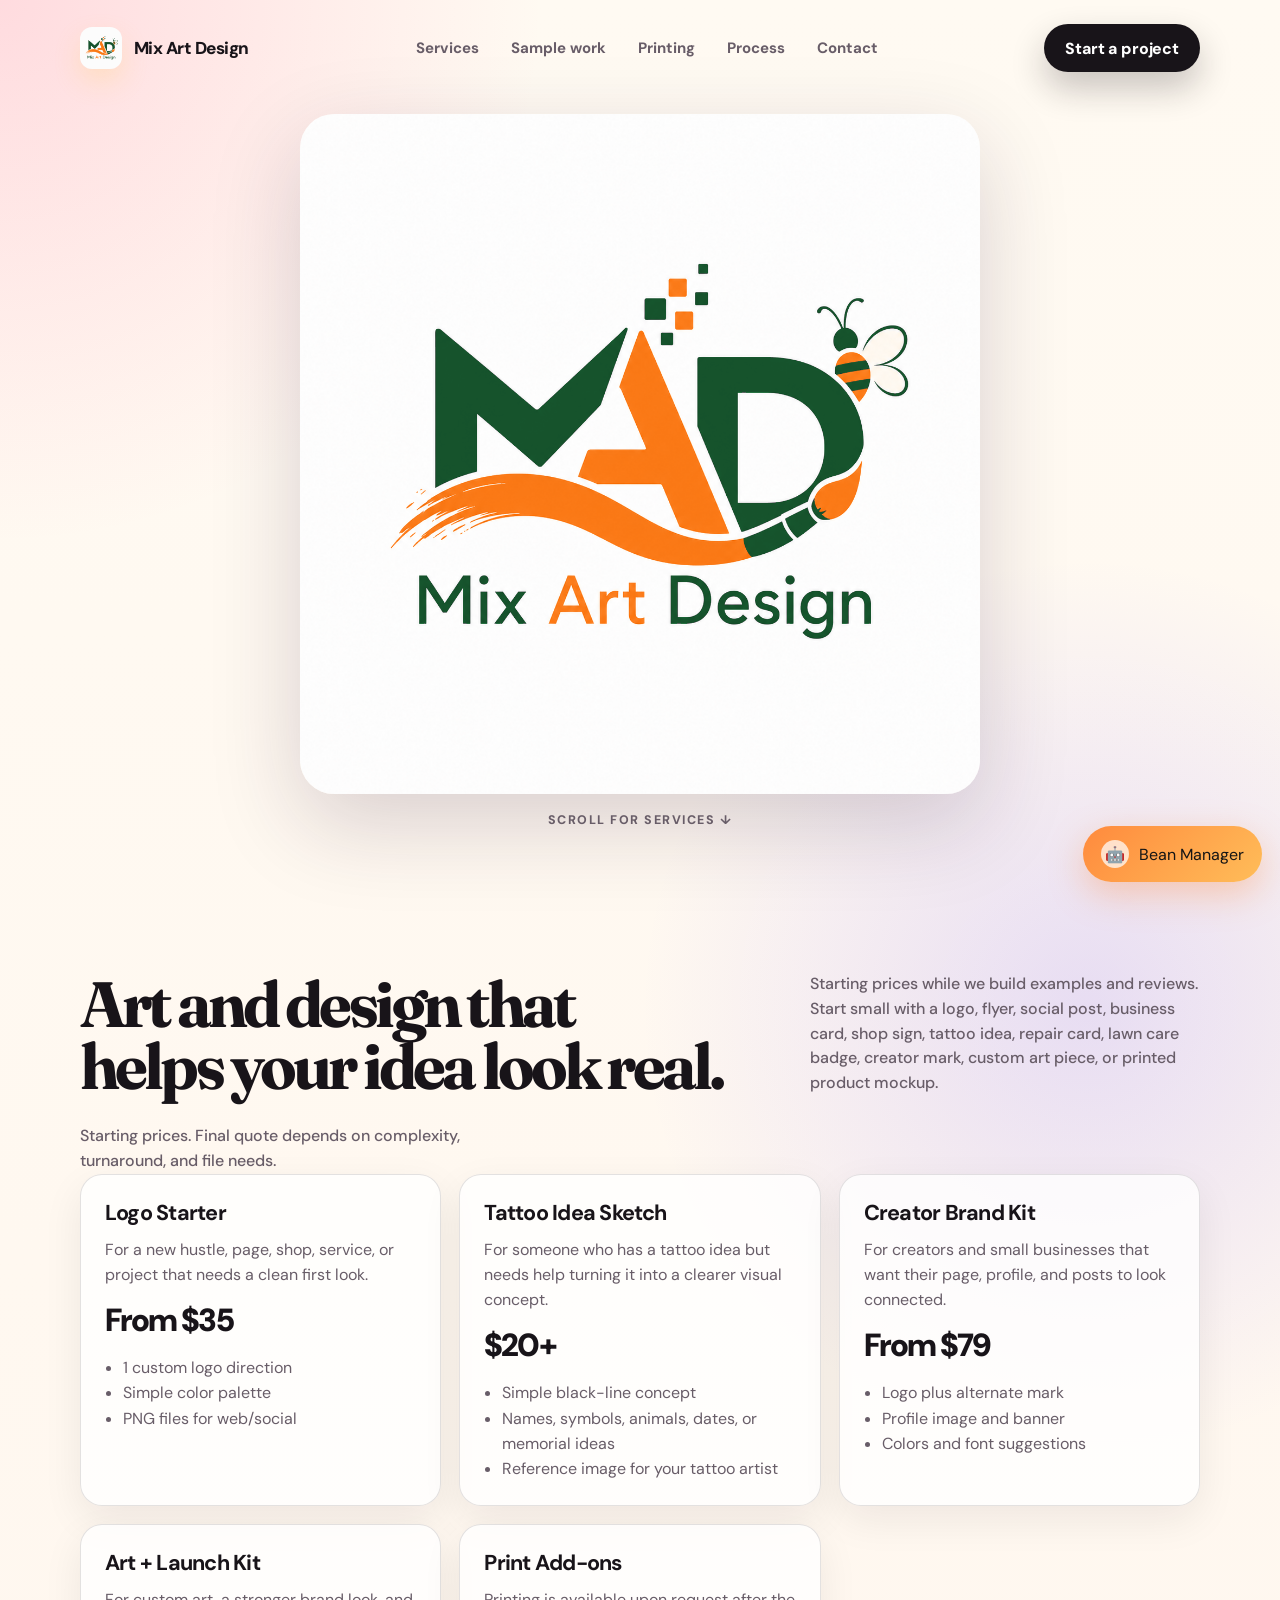
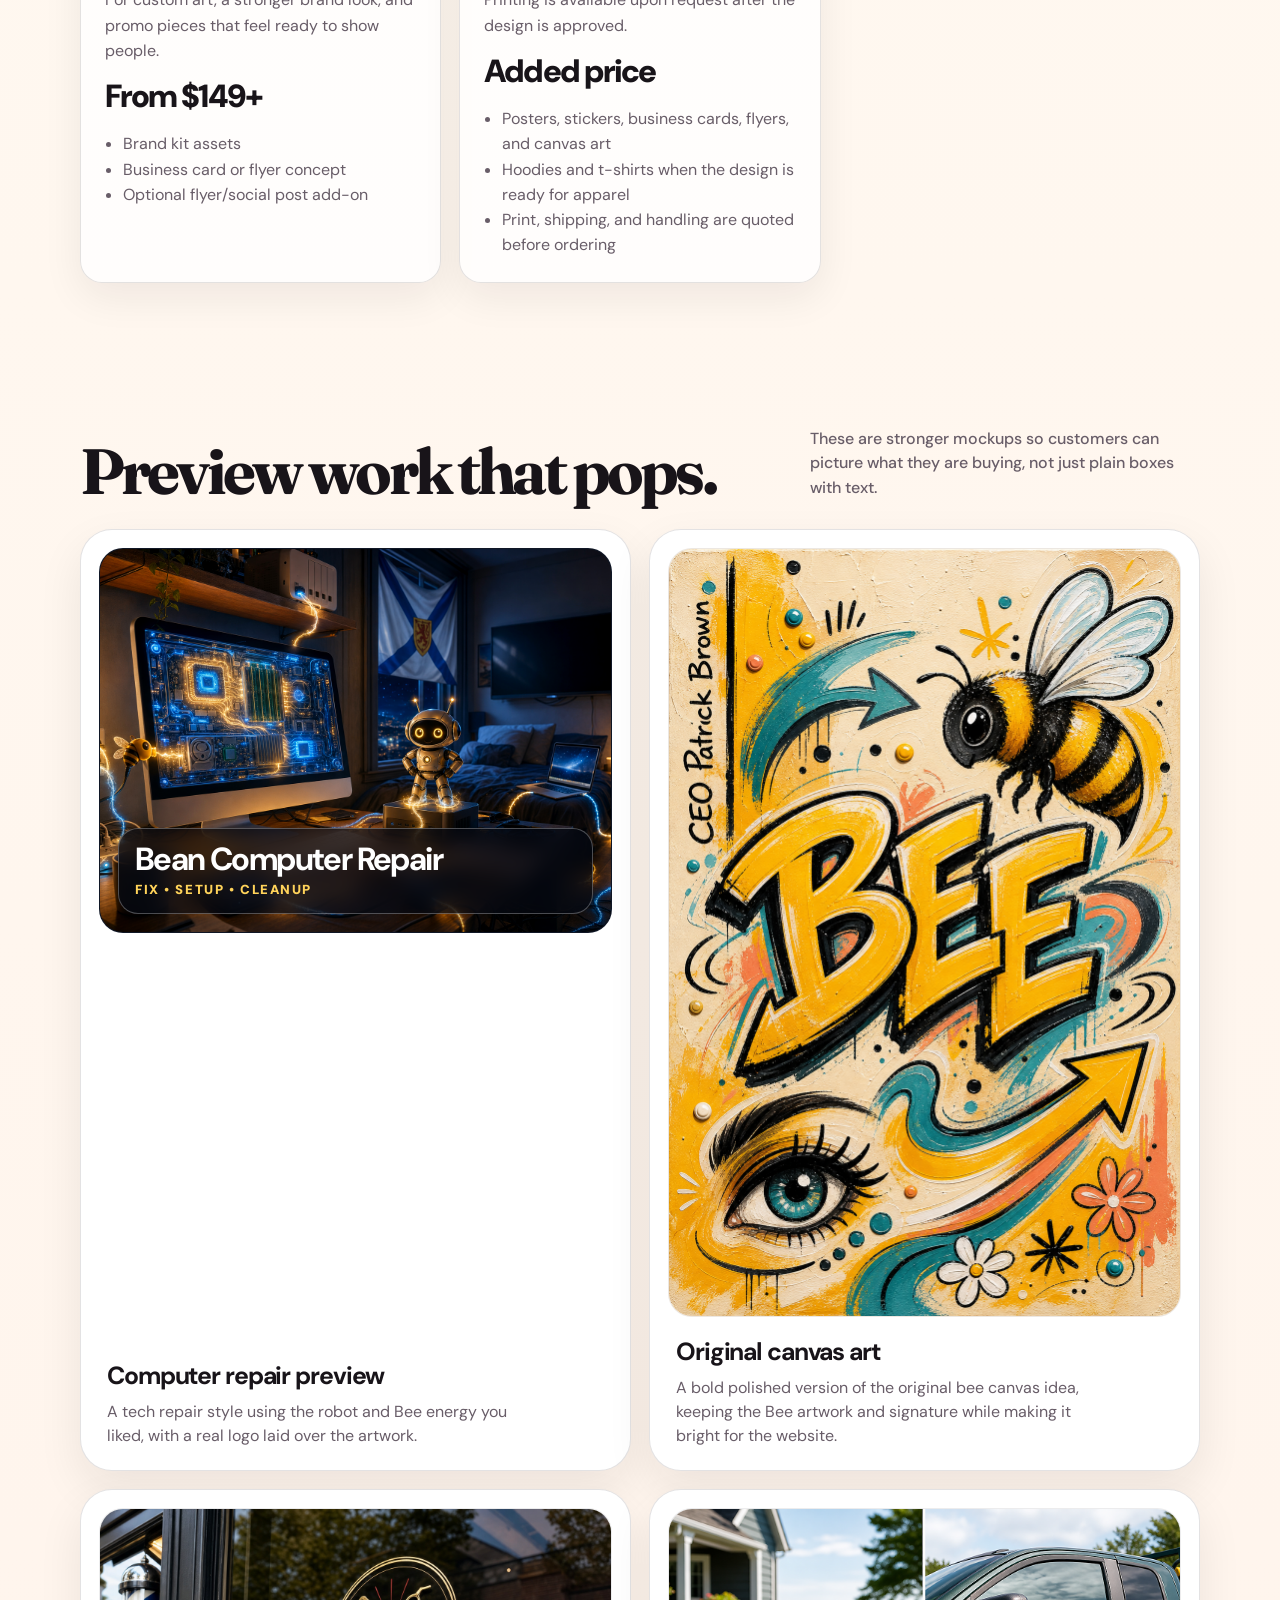
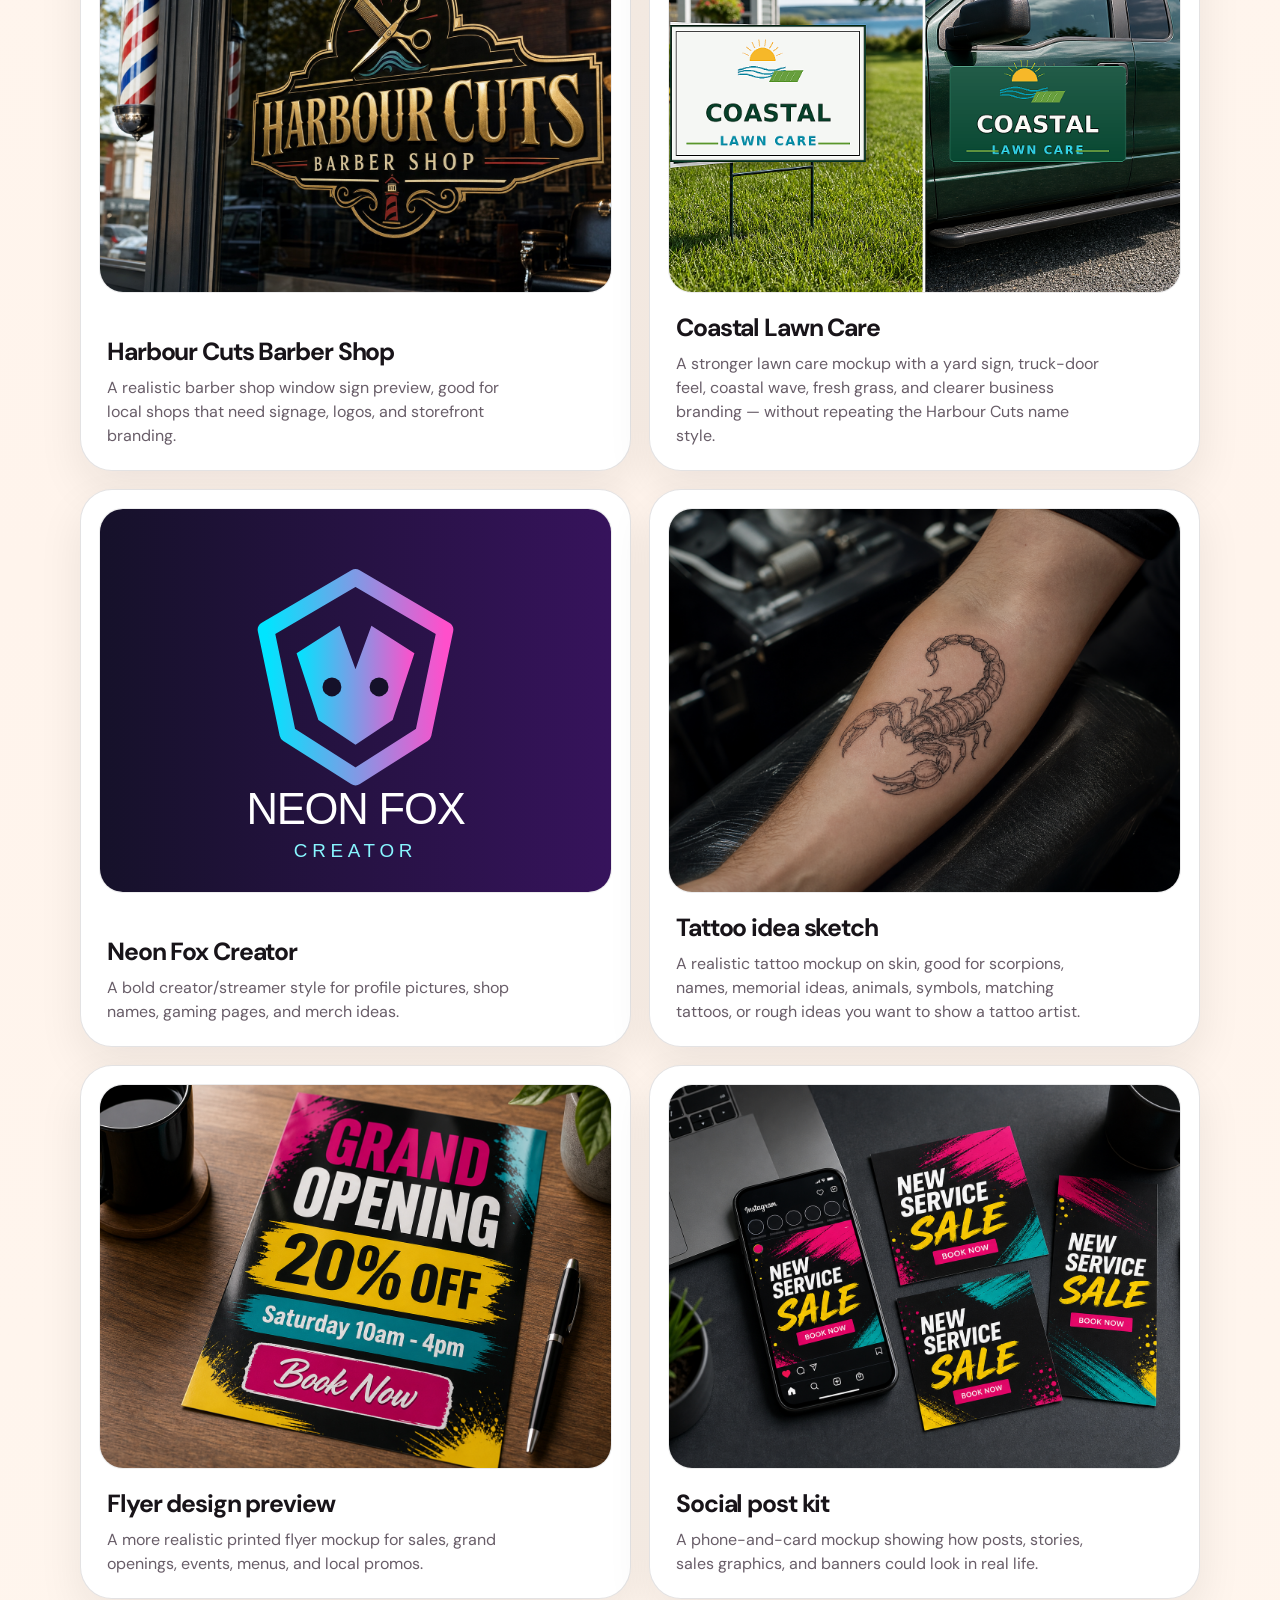
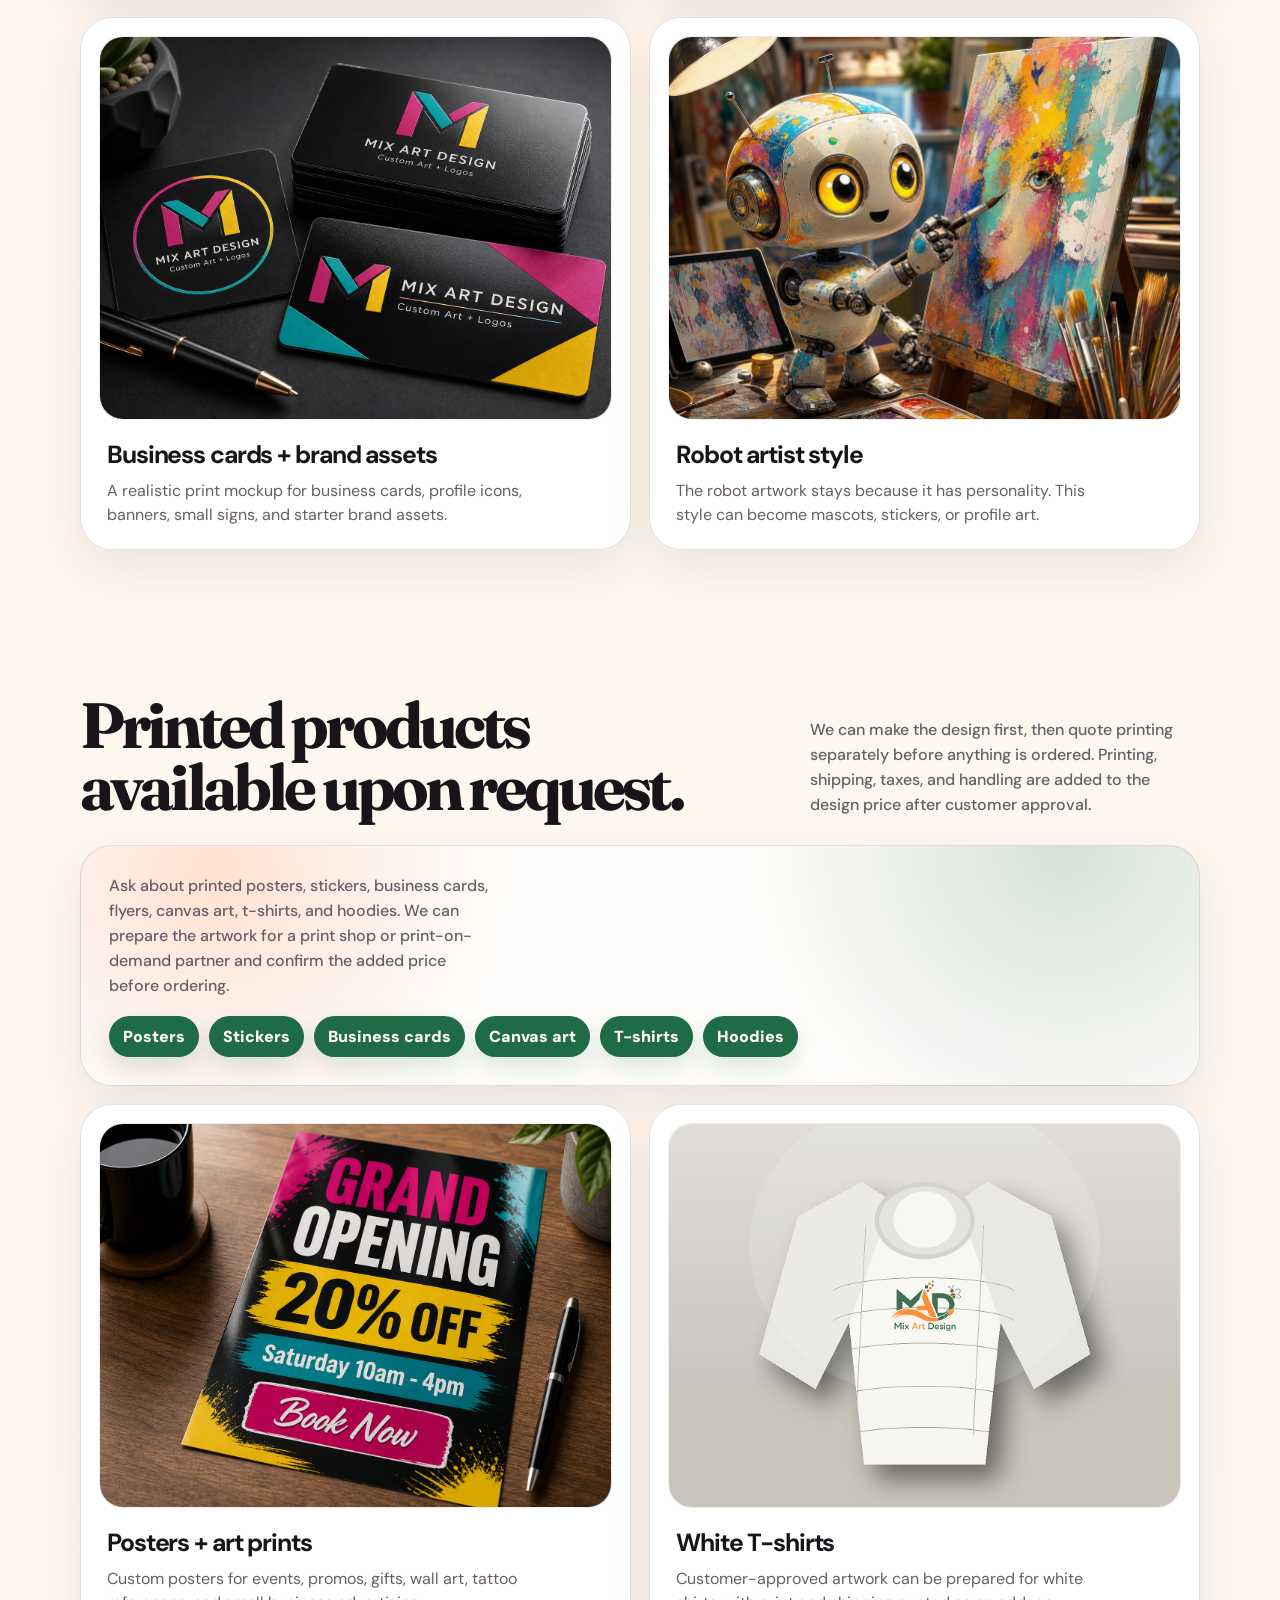
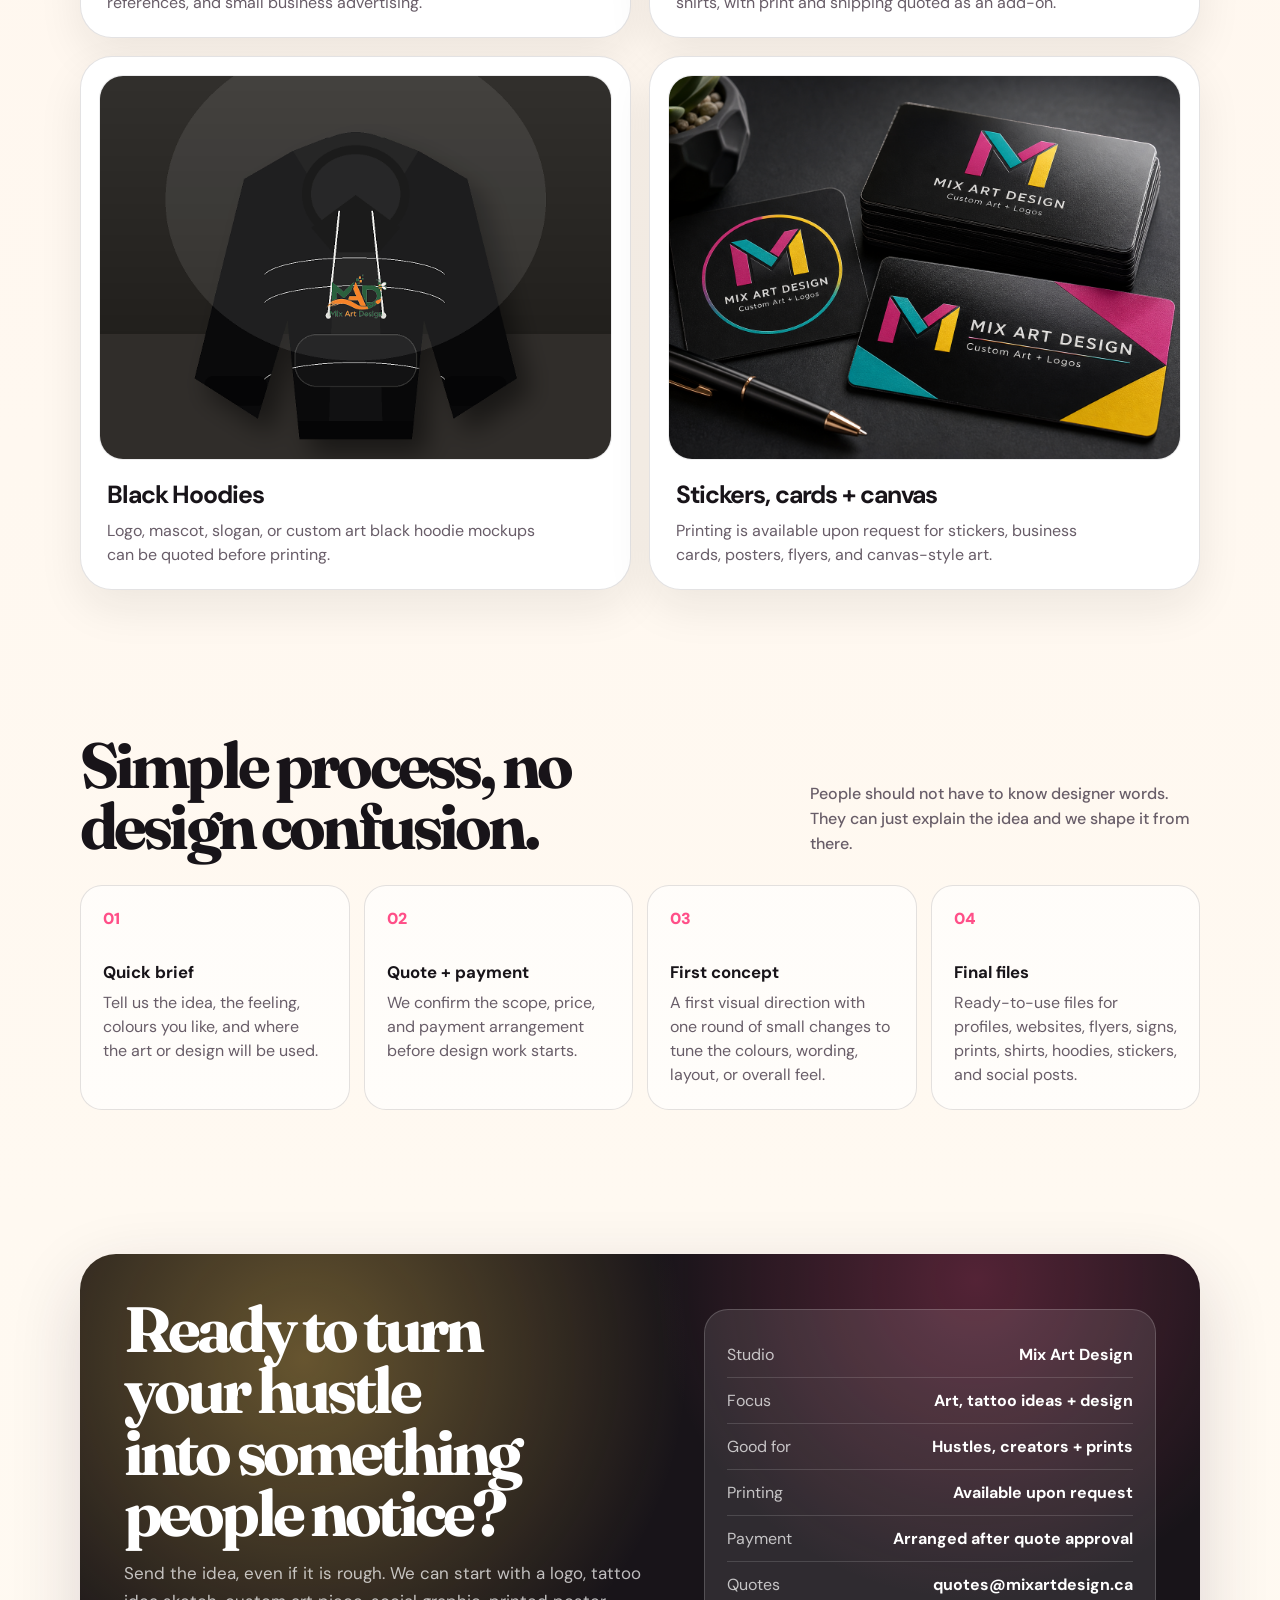
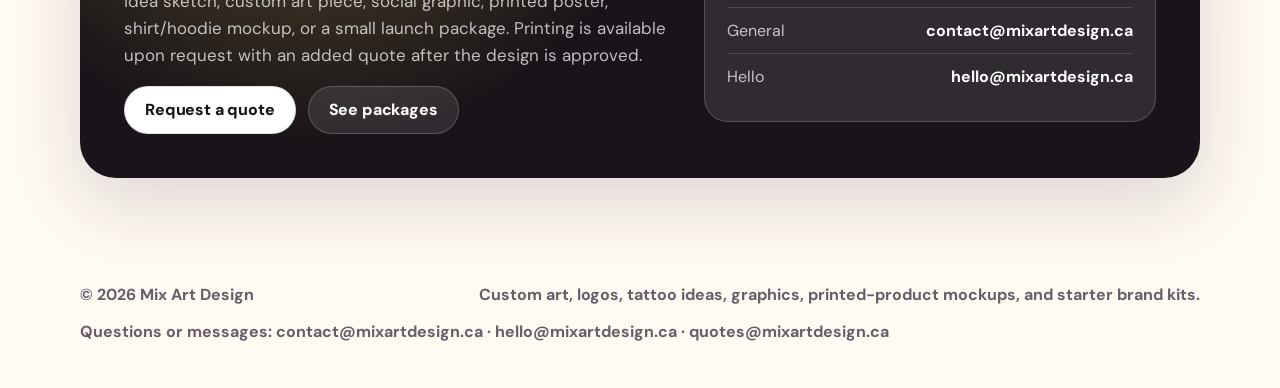
==== index.html @ 7b90650a "Set apparel previews to black hoodie and white t-shirt" ====
<!DOCTYPE html>
<html lang="en">
<head>
  <meta charset="UTF-8" />
  <meta name="viewport" content="width=device-width, initial-scale=1.0" />
  <meta name="description" content="Mix Art Design helps hustlers, creators, and small businesses turn ideas into custom art, logos, tattoo ideas, graphics, and designs people remember." />
  <title>Mix Art Design — Custom Art, Logos & Creative Design</title>
  <link rel="preconnect" href="https://fonts.googleapis.com">
  <link rel="preconnect" href="https://fonts.gstatic.com" crossorigin>
  <link href="https://fonts.googleapis.com/css2?family=DM+Sans:wght@400;500;700;800&family=Fraunces:opsz,wght@9..144,700;9..144,900&display=swap" rel="stylesheet">
  <style>
    :root {
      --ink: #181419;
      --muted: #685d68;
      --paper: #fffaf2;
      --card: #ffffff;
      --line: rgba(24, 20, 25, 0.12);
      --peach: #ff8a5b;
      --rose: #ff4f88;
      --violet: #6c4dff;
      --mint: #35d5a4;
      --yellow: #ffd35a;
      --shadow: 0 24px 70px rgba(43, 23, 57, 0.16);
      --radius-xl: 32px;
      --radius-lg: 22px;
      --radius-md: 16px;
      --max: 1120px;
    }

    * { box-sizing: border-box; }

    html { scroll-behavior: smooth; }

    body {
      margin: 0;
      font-family: "DM Sans", system-ui, -apple-system, BlinkMacSystemFont, "Segoe UI", sans-serif;
      color: var(--ink);
      background:
        radial-gradient(circle at top left, rgba(255, 79, 136, 0.18), transparent 34rem),
        radial-gradient(circle at 85% 12%, rgba(108, 77, 255, 0.16), transparent 28rem),
        linear-gradient(180deg, #fffaf2 0%, #fff4ec 45%, #fffaf2 100%);
      min-height: 100vh;
    }

    a { color: inherit; text-decoration: none; }

    .site-shell {
      width: min(var(--max), calc(100% - 32px));
      margin: 0 auto;
    }

    .nav {
      display: flex;
      justify-content: space-between;
      align-items: center;
      padding: 24px 0;
      gap: 20px;
    }

    .brand {
      display: inline-flex;
      align-items: center;
      gap: 12px;
      font-weight: 800;
      letter-spacing: -0.03em;
      font-size: 1.08rem;
    }

    .brand-mark {
      width: 42px;
      height: 42px;
      border-radius: 14px;
      display: grid;
      place-items: center;
      background:
        conic-gradient(from 220deg, var(--rose), var(--yellow), var(--mint), var(--violet), var(--rose));
      box-shadow: 0 12px 26px rgba(255, 79, 136, 0.26);
      position: relative;
    }

    .brand-mark::after {
      content: "M";
      width: 30px;
      height: 30px;
      border-radius: 10px;
      display: grid;
      place-items: center;
      background: rgba(255, 250, 242, 0.92);
      color: var(--ink);
      font-weight: 900;
      font-size: 0.9rem;
    }

    .brand-logo-mini {
      width: 42px;
      height: 42px;
      border-radius: 12px;
      object-fit: cover;
      box-shadow: 0 12px 26px rgba(255, 211, 90, 0.24);
    }

    .nav-links {
      display: flex;
      align-items: center;
      gap: 8px;
      color: var(--muted);
      font-weight: 700;
      font-size: 0.94rem;
    }

    .nav-links a {
      padding: 10px 12px;
      border-radius: 999px;
    }

    .nav-links a:hover { background: rgba(255,255,255,0.72); color: var(--ink); }

    .btn {
      display: inline-flex;
      align-items: center;
      justify-content: center;
      min-height: 48px;
      padding: 0 20px;
      border-radius: 999px;
      border: 1px solid var(--line);
      font-weight: 800;
      letter-spacing: -0.01em;
      transition: transform 160ms ease, box-shadow 160ms ease, background 160ms ease;
    }

    .btn:hover { transform: translateY(-2px); }

    .btn-primary {
      background: var(--ink);
      color: white;
      box-shadow: 0 16px 34px rgba(24, 20, 25, 0.24);
    }

    .btn-secondary { background: rgba(255,255,255,0.72); }

    .hero {
      display: grid;
      grid-template-columns: minmax(0, 1.05fr) minmax(330px, 0.95fr);
      align-items: center;
      gap: 44px;
      padding: 56px 0 70px;
    }

    .logo-hero {
      min-height: calc(100vh - 96px);
      display: grid;
      place-items: center;
      padding: 18px 0 72px;
      text-align: center;
    }

    .logo-stage {
      width: min(760px, 94vw);
      display: grid;
      place-items: center;
      gap: 18px;
    }

    .main-logo {
      width: min(680px, 92vw);
      height: auto;
      display: block;
      border-radius: 34px;
      box-shadow: 0 30px 90px rgba(43, 23, 57, 0.18);
    }

    .logo-scroll-note {
      color: var(--muted);
      font-weight: 800;
      letter-spacing: 0.12em;
      text-transform: uppercase;
      font-size: 0.78rem;
    }

    .eyebrow {
      display: inline-flex;
      gap: 10px;
      align-items: center;
      padding: 8px 13px;
      border: 1px solid var(--line);
      border-radius: 999px;
      background: rgba(255,255,255,0.64);
      color: var(--muted);
      font-weight: 800;
      font-size: 0.86rem;
    }

    .dot {
      width: 9px;
      height: 9px;
      border-radius: 999px;
      background: var(--mint);
      box-shadow: 0 0 0 5px rgba(53, 213, 164, 0.18);
    }

    h1 {
      margin: 22px 0 18px;
      font-family: "Fraunces", Georgia, serif;
      font-size: clamp(3.1rem, 8vw, 6.8rem);
      line-height: 0.9;
      letter-spacing: -0.075em;
      max-width: 780px;
      text-wrap: balance;
    }

    .accent-word {
      background: linear-gradient(90deg, var(--rose), var(--violet), #009d72);
      -webkit-background-clip: text;
      background-clip: text;
      color: transparent;
    }

    .hero-copy {
      color: var(--muted);
      font-size: clamp(1.08rem, 2vw, 1.28rem);
      line-height: 1.65;
      max-width: 640px;
      margin: 0 0 28px;
    }

    .hero-actions { display: flex; flex-wrap: wrap; gap: 12px; }

    .hero-card {
      background: rgba(255,255,255,0.76);
      border: 1px solid rgba(255,255,255,0.72);
      border-radius: var(--radius-xl);
      padding: 22px;
      box-shadow: var(--shadow);
      backdrop-filter: blur(18px);
      transform: rotate(1.5deg);
    }

    .canvas {
      min-height: 430px;
      border-radius: 26px;
      background:
        linear-gradient(145deg, rgba(255,255,255,0.94), rgba(255,246,236,0.7)),
        repeating-linear-gradient(90deg, transparent 0 27px, rgba(24,20,25,0.035) 28px),
        repeating-linear-gradient(0deg, transparent 0 27px, rgba(24,20,25,0.035) 28px);
      border: 1px solid var(--line);
      position: relative;
      overflow: hidden;
      padding: 24px;
    }

    .sample-logo {
      position: absolute;
      border-radius: 28px;
      background: var(--card);
      border: 1px solid var(--line);
      box-shadow: 0 18px 46px rgba(24,20,25,0.13);
      padding: 18px;
    }

    .sample-logo.one {
      width: 210px;
      top: 28px;
      left: 24px;
      transform: rotate(-8deg);
    }

    .sample-logo.two {
      width: 225px;
      right: 18px;
      top: 132px;
      transform: rotate(7deg);
    }

    .sample-logo.three {
      width: 250px;
      left: 72px;
      bottom: 26px;
      transform: rotate(-2deg);
    }

    .mini-title { font-weight: 900; letter-spacing: -0.04em; font-size: 1.15rem; }
    .mini-type { color: var(--muted); font-size: 0.86rem; margin-top: 4px; }

    .logo-icon {
      width: 74px;
      height: 74px;
      border-radius: 24px;
      margin-bottom: 12px;
      display: grid;
      place-items: center;
      font-weight: 900;
      font-size: 2rem;
    }

    .one .logo-icon { background: #181419; color: #ffd35a; }
    .two .logo-icon { background: linear-gradient(135deg, #ff4f88, #6c4dff); color: white; }
    .three .logo-icon { background: #35d5a4; color: #113a30; border-radius: 999px; }


    .hero-art {
      padding: 0;
      display: flex;
      flex-direction: column;
      justify-content: flex-end;
      background: #181419;
    }

    .hero-art img {
      position: absolute;
      inset: 0;
      width: 100%;
      height: 100%;
      object-fit: cover;
      transform: scale(1.04);
    }

    .hero-art.bee-hero {
      background: #fffaf2;
    }

    .hero-art.bee-hero img {
      object-fit: contain;
      transform: none;
      padding: 10px;
    }

    .hero-art::after {
      content: "";
      position: absolute;
      inset: 0;
      background: linear-gradient(180deg, rgba(24,20,25,0.04), rgba(24,20,25,0.74));
    }

    .hero-art.bee-hero::after { display: none; }

    .hero-art-label {
      position: relative;
      z-index: 1;
      margin: 22px;
      padding: 18px;
      border-radius: 22px;
      color: white;
      background: rgba(24,20,25,0.52);
      border: 1px solid rgba(255,255,255,0.24);
      backdrop-filter: blur(12px);
    }

    .hero-art-label strong { display: block; font-size: 1.28rem; letter-spacing: -0.04em; line-height: 1.12; }
    .hero-art-label span { display: block; margin-top: 8px; color: rgba(255,255,255,0.78); line-height: 1.4; }

    .paint-splash {
      position: absolute;
      width: 190px;
      height: 190px;
      border-radius: 40% 60% 65% 35%;
      background: radial-gradient(circle at 30% 30%, #fff, var(--yellow) 24%, var(--peach) 58%, var(--rose));
      filter: blur(0.2px);
      opacity: 0.32;
      right: -62px;
      bottom: -52px;
    }

    section { padding: 72px 0; }

    .section-head {
      display: flex;
      justify-content: space-between;
      align-items: end;
      gap: 24px;
      margin-bottom: 28px;
    }

    h2 {
      margin: 0;
      font-family: "Fraunces", Georgia, serif;
      letter-spacing: -0.06em;
      font-size: clamp(2.1rem, 5vw, 4rem);
      line-height: 0.96;
      max-width: 700px;
      text-wrap: balance;
    }

    .section-note {
      max-width: 390px;
      color: var(--muted);
      line-height: 1.55;
      margin: 0;
      font-weight: 500;
    }

    .cards {
      display: grid;
      grid-template-columns: repeat(3, 1fr);
      gap: 18px;
    }

    .card {
      border: 1px solid var(--line);
      background: rgba(255,255,255,0.78);
      border-radius: var(--radius-lg);
      padding: 24px;
      box-shadow: 0 14px 40px rgba(24,20,25,0.07);
    }

    .card h3 {
      margin: 0 0 10px;
      letter-spacing: -0.035em;
      font-size: 1.35rem;
    }

    .card p, .card li { color: var(--muted); line-height: 1.58; }
    .card p { margin: 0; }
    .card ul { padding-left: 18px; margin: 14px 0 0; }

    .price {
      font-size: 2rem;
      font-weight: 900;
      letter-spacing: -0.06em;
      margin: 12px 0;
    }

    .portfolio-grid {
      display: grid;
      grid-template-columns: repeat(2, minmax(0, 1fr));
      gap: 18px;
    }

    .portfolio-piece {
      min-height: 360px;
      border-radius: var(--radius-xl);
      border: 1px solid var(--line);
      background: var(--card);
      padding: 18px;
      position: relative;
      overflow: hidden;
      display: flex;
      flex-direction: column;
      justify-content: space-between;
      box-shadow: 0 18px 45px rgba(24,20,25,0.08);
    }

    .portfolio-piece.wide { grid-row: auto; }

    .logo-preview {
      width: 100%;
      aspect-ratio: 4 / 3;
      border-radius: 24px;
      overflow: hidden;
      background: #fff;
      border: 1px solid rgba(24,20,25,0.08);
    }

    .logo-preview img {
      display: block;
      width: 100%;
      height: 100%;
      object-fit: cover;
    }

    .print-callout {
      margin-top: 20px;
      border-radius: 32px;
      padding: 28px;
      background:
        radial-gradient(circle at 12% 12%, rgba(250,118,43,.20), transparent 18rem),
        radial-gradient(circle at 88% 0%, rgba(34,102,67,.18), transparent 20rem),
        rgba(255,255,255,.76);
      border: 1px solid var(--line);
      box-shadow: 0 18px 45px rgba(24,20,25,.08);
    }

    .print-list {
      display: flex;
      flex-wrap: wrap;
      gap: 10px;
      margin: 18px 0 0;
      padding: 0;
      list-style: none;
    }

    .print-list li {
      padding: 10px 14px;
      border-radius: 999px;
      background: #1f6b43;
      color: #fffaf2;
      font-weight: 900;
      box-shadow: 0 10px 24px rgba(31,107,67,.16);
    }

    .logo-preview.computer-repair { position: relative; background: #101827; }
    .logo-preview.computer-repair img { filter: saturate(1.1) contrast(1.02); }
    .logo-preview.canvas-art { background: #fffaf2; aspect-ratio: 2 / 3; }
    .logo-preview.canvas-art img { object-fit: contain; }
    .logo-preview.tattoo-preview {
      display: grid;
      place-items: center;
      background:
        radial-gradient(circle at 26% 18%, rgba(255,79,136,.18), transparent 8rem),
        radial-gradient(circle at 80% 12%, rgba(108,77,255,.16), transparent 9rem),
        #fffaf2;
    }
    .tattoo-preview svg {
      width: 100%;
      height: 100%;
      display: block;
    }
    .logo-overlay {
      position: absolute;
      left: 18px;
      right: 18px;
      bottom: 18px;
      padding: 15px 16px;
      border-radius: 20px;
      background: rgba(5, 9, 18, 0.72);
      border: 1px solid rgba(255,255,255,0.28);
      color: white;
      backdrop-filter: blur(10px);
      box-shadow: 0 16px 32px rgba(0,0,0,.28);
    }
    .logo-overlay strong { display: block; font-size: clamp(1.2rem, 3vw, 2rem); letter-spacing: -0.05em; line-height: .95; }
    .logo-overlay span { display: block; margin-top: 6px; color: #ffd35a; font-weight: 900; letter-spacing: .12em; font-size: .82rem; }

    .piece-copy { padding: 18px 8px 4px; }
    .piece-copy h3 { margin: 0 0 8px; font-size: 1.55rem; letter-spacing: -0.045em; }
    .piece-copy p { margin: 0; color: var(--muted); max-width: 430px; line-height: 1.5; }

    .process {
      display: grid;
      grid-template-columns: repeat(4, 1fr);
      gap: 14px;
      counter-reset: step;
    }

    .step {
      counter-increment: step;
      padding: 22px;
      border-radius: var(--radius-lg);
      border: 1px solid var(--line);
      background: rgba(255,255,255,0.62);
    }

    .step::before {
      content: "0" counter(step);
      display: inline-flex;
      margin-bottom: 32px;
      color: var(--rose);
      font-weight: 900;
    }

    .step strong { display: block; margin-bottom: 8px; font-size: 1.05rem; }
    .step span { color: var(--muted); line-height: 1.5; display: block; }

    .contact {
      border-radius: 36px;
      background:
        radial-gradient(circle at 20% 20%, rgba(255, 211, 90, 0.34), transparent 24rem),
        radial-gradient(circle at 80% 5%, rgba(255, 79, 136, 0.26), transparent 20rem),
        #181419;
      color: white;
      padding: 44px;
      display: grid;
      grid-template-columns: 1.1fr 0.9fr;
      gap: 28px;
      align-items: center;
      box-shadow: var(--shadow);
    }

    .contact h2 { color: white; }
    .contact p { color: rgba(255,255,255,0.72); line-height: 1.6; font-size: 1.06rem; }
    .contact .btn-primary { background: white; color: var(--ink); box-shadow: none; }
    .contact .btn-secondary { background: rgba(255,255,255,0.1); color: white; border-color: rgba(255,255,255,0.2); }

    .contact-card {
      background: rgba(255,255,255,0.1);
      border: 1px solid rgba(255,255,255,0.18);
      border-radius: 24px;
      padding: 22px;
    }

    .contact-card div {
      display: flex;
      justify-content: space-between;
      gap: 12px;
      padding: 12px 0;
      border-bottom: 1px solid rgba(255,255,255,0.14);
      color: rgba(255,255,255,0.72);
    }

    .contact-card div:last-child { border-bottom: 0; }
    .contact-card strong { color: white; }

    footer {
      padding: 34px 0 46px;
      color: var(--muted);
      display: flex;
      justify-content: space-between;
      gap: 16px;
      flex-wrap: wrap;
      font-weight: 700;
    }

    @media (max-width: 880px) {
      .nav { align-items: flex-start; }
      .nav-links { display: none; }
      .hero, .portfolio-grid, .contact { grid-template-columns: 1fr; }
      .hero { padding-top: 28px; }
      .hero-card { transform: none; }
      .cards { grid-template-columns: 1fr; }
      .process { grid-template-columns: repeat(2, 1fr); }
      .section-head { display: block; }
      .section-note { margin-top: 14px; }
    }

    @media (max-width: 560px) {
      .site-shell { width: min(100% - 22px, var(--max)); }
      h1 { font-size: 3.15rem; }
      .logo-hero { min-height: calc(100vh - 86px); padding-top: 8px; }
      .main-logo { width: min(96vw, 520px); border-radius: 24px; }
      .hero-actions, .contact .hero-actions { flex-direction: column; }
      .btn { width: 100%; }
      .canvas { min-height: 390px; padding: 16px; }
      .sample-logo.one { left: 12px; top: 20px; width: 190px; }
      .sample-logo.two { right: 8px; top: 138px; width: 188px; }
      .sample-logo.three { left: 24px; bottom: 20px; width: 218px; }
      section { padding: 52px 0; }
      .process { grid-template-columns: 1fr; }
      .contact { padding: 28px; border-radius: 26px; }
      footer { display: block; }
    }
  </style>
  <link rel="stylesheet" href="assets/bean-manager-chat.css">
</head>
<body>
  <header class="site-shell nav" aria-label="Main navigation">
    <a class="brand" href="#top" aria-label="Mix Art Design home">
      <img class="brand-logo-mini" src="assets/logos/mix-art-design-logo.png?v=orange-green-1" alt="" aria-hidden="true">
      <span>Mix Art Design</span>
    </a>
    <nav class="nav-links" aria-label="Page sections">
      <a href="#services">Services</a>
      <a href="#work">Sample work</a>
      <a href="#printing">Printing</a>
      <a href="#process">Process</a>
      <a href="#contact">Contact</a>
    </nav>
    <a class="btn btn-primary" href="order.html">Start a project</a>
  </header>

  <main id="top">
    <section class="site-shell logo-hero" aria-label="Mix Art Design logo">
      <div class="logo-stage">
        <img class="main-logo" src="assets/logos/mix-art-design-logo.png?v=orange-green-1" alt="Mix Art Design logo">
        <a class="logo-scroll-note" href="#services">Scroll for services ↓</a>
      </div>
    </section>

    <section id="services" class="site-shell">
      <div class="section-head">
        <h2>Art and design that helps your idea look real.</h2>
        <p class="section-note">Starting prices while we build examples and reviews. Start small with a logo, flyer, social post, business card, shop sign, tattoo idea, repair card, lawn care badge, creator mark, custom art piece, or printed product mockup.</p>
      </div>
      <p class="section-note">Starting prices. Final quote depends on complexity, turnaround, and file needs.</p>
      <div class="cards">
        <article class="card">
          <h3>Logo Starter</h3>
          <p>For a new hustle, page, shop, service, or project that needs a clean first look.</p>
          <div class="price">From $35</div>
          <ul>
            <li>1 custom logo direction</li>
            <li>Simple color palette</li>
            <li>PNG files for web/social</li>
          </ul>
        </article>
        <article class="card">
          <h3>Tattoo Idea Sketch</h3>
          <p>For someone who has a tattoo idea but needs help turning it into a clearer visual concept.</p>
          <div class="price">$20+</div>
          <ul>
            <li>Simple black-line concept</li>
            <li>Names, symbols, animals, dates, or memorial ideas</li>
            <li>Reference image for your tattoo artist</li>
          </ul>
        </article>
        <article class="card">
          <h3>Creator Brand Kit</h3>
          <p>For creators and small businesses that want their page, profile, and posts to look connected.</p>
          <div class="price">From $79</div>
          <ul>
            <li>Logo plus alternate mark</li>
            <li>Profile image and banner</li>
            <li>Colors and font suggestions</li>
          </ul>
        </article>
        <article class="card">
          <h3>Art + Launch Kit</h3>
          <p>For custom art, a stronger brand look, and promo pieces that feel ready to show people.</p>
          <div class="price">From $149+</div>
          <ul>
            <li>Brand kit assets</li>
            <li>Business card or flyer concept</li>
            <li>Optional flyer/social post add-on</li>
          </ul>
        </article>
        <article class="card">
          <h3>Print Add-ons</h3>
          <p>Printing is available upon request after the design is approved.</p>
          <div class="price">Added price</div>
          <ul>
            <li>Posters, stickers, business cards, flyers, and canvas art</li>
            <li>Hoodies and t-shirts when the design is ready for apparel</li>
            <li>Print, shipping, and handling are quoted before ordering</li>
          </ul>
        </article>
      </div>
    </section>

    <section id="work" class="site-shell">
      <div class="section-head">
        <h2>Preview work that pops.</h2>
        <p class="section-note">These are stronger mockups so customers can picture what they are buying, not just plain boxes with text.</p>
      </div>
      <div class="portfolio-grid">
        <article class="portfolio-piece wide">
          <div class="logo-preview computer-repair">
            <img src="assets/artwork/bean-computer-repair-bg.png" alt="Robot and Bee computer repair themed artwork">
            <div class="logo-overlay">
              <strong>Bean Computer Repair</strong>
              <span>FIX • SETUP • CLEANUP</span>
            </div>
          </div>
          <div class="piece-copy">
            <h3>Computer repair preview</h3>
            <p>A tech repair style using the robot and Bee energy you liked, with a real logo laid over the artwork.</p>
          </div>
        </article>
        <article class="portfolio-piece">
          <div class="logo-preview canvas-art">
            <img src="assets/artwork/bright-painted-canvas.png?v=bee-polished-2" alt="Bright polished Bee canvas artwork with CEO Patrick Brown signature and yellow bee">
          </div>
          <div class="piece-copy">
            <h3>Original canvas art</h3>
            <p>A bold polished version of the original bee canvas idea, keeping the Bee artwork and signature while making it bright for the website.</p>
          </div>
        </article>
        <article class="portfolio-piece">
          <div class="logo-preview">
            <img src="assets/logos/harbour-cuts-barber-preview.png" alt="Realistic Harbour Cuts Barber Shop sign in a barber shop window">
          </div>
          <div class="piece-copy">
            <h3>Harbour Cuts Barber Shop</h3>
            <p>A realistic barber shop window sign preview, good for local shops that need signage, logos, and storefront branding.</p>
          </div>
        </article>
        <article class="portfolio-piece">
          <div class="logo-preview">
            <img src="assets/logos/coastal-lawn-care-realistic-preview.png?v=lawn-care-1" alt="Realistic Coastal Lawn Care logo mockup on a yard sign and work truck">
          </div>
          <div class="piece-copy">
            <h3>Coastal Lawn Care</h3>
            <p>A stronger lawn care mockup with a yard sign, truck-door feel, coastal wave, fresh grass, and clearer business branding — without repeating the Harbour Cuts name style.</p>
          </div>
        </article>
        <article class="portfolio-piece">
          <div class="logo-preview">
            <img src="assets/logos/neon-fox-creator.svg" alt="Neon Fox Creator mascot logo concept">
          </div>
          <div class="piece-copy">
            <h3>Neon Fox Creator</h3>
            <p>A bold creator/streamer style for profile pictures, shop names, gaming pages, and merch ideas.</p>
          </div>
        </article>

        <article class="portfolio-piece">
          <div class="logo-preview">
            <img src="assets/designs/tattoo-idea-realistic-preview.png" alt="Realistic scorpion tattoo idea mockup on a person's forearm in a tattoo studio">
          </div>
          <div class="piece-copy">
            <h3>Tattoo idea sketch</h3>
            <p>A realistic tattoo mockup on skin, good for scorpions, names, memorial ideas, animals, symbols, matching tattoos, or rough ideas you want to show a tattoo artist.</p>
          </div>
        </article>
        <article class="portfolio-piece">
          <div class="logo-preview">
            <img src="assets/designs/flyer-realistic-preview.png" alt="Realistic grand opening flyer mockup with bold colours">
          </div>
          <div class="piece-copy">
            <h3>Flyer design preview</h3>
            <p>A more realistic printed flyer mockup for sales, grand openings, events, menus, and local promos.</p>
          </div>
        </article>
        <article class="portfolio-piece">
          <div class="logo-preview">
            <img src="assets/designs/social-realistic-preview.png" alt="Realistic social media kit mockup with phone and promo cards">
          </div>
          <div class="piece-copy">
            <h3>Social post kit</h3>
            <p>A phone-and-card mockup showing how posts, stories, sales graphics, and banners could look in real life.</p>
          </div>
        </article>
        <article class="portfolio-piece">
          <div class="logo-preview">
            <img src="assets/designs/business-card-realistic-preview.png" alt="Realistic business card and brand asset mockup">
          </div>
          <div class="piece-copy">
            <h3>Business cards + brand assets</h3>
            <p>A realistic print mockup for business cards, profile icons, banners, small signs, and starter brand assets.</p>
          </div>
        </article>
        <article class="portfolio-piece">
          <div class="logo-preview">
            <img src="assets/artwork/robot-artist.png" alt="Cute robot artist painting in a colourful studio">
          </div>
          <div class="piece-copy">
            <h3>Robot artist style</h3>
            <p>The robot artwork stays because it has personality. This style can become mascots, stickers, or profile art.</p>
          </div>
        </article>
      </div>
    </section>

    <section id="printing" class="site-shell">
      <div class="section-head">
        <h2>Printed products available upon request.</h2>
        <p class="section-note">We can make the design first, then quote printing separately before anything is ordered. Printing, shipping, taxes, and handling are added to the design price after customer approval.</p>
      </div>
      <div class="print-callout">
        <p class="section-note">Ask about printed posters, stickers, business cards, flyers, canvas art, t-shirts, and hoodies. We can prepare the artwork for a print shop or print-on-demand partner and confirm the added price before ordering.</p>
        <ul class="print-list" aria-label="Printed products available">
          <li>Posters</li>
          <li>Stickers</li>
          <li>Business cards</li>
          <li>Canvas art</li>
          <li>T-shirts</li>
          <li>Hoodies</li>
        </ul>
      </div>
      <div class="portfolio-grid" style="margin-top:18px;">
        <article class="portfolio-piece">
          <div class="logo-preview">
            <img src="assets/printing/poster-print-preview.png?v=print-5" alt="Mix Art Design custom poster print preview">
          </div>
          <div class="piece-copy">
            <h3>Posters + art prints</h3>
            <p>Custom posters for events, promos, gifts, wall art, tattoo references, and small business advertising.</p>
          </div>
        </article>
        <article class="portfolio-piece">
          <div class="logo-preview">
            <img src="assets/printing/tshirt-print-preview.png?v=print-5" alt="Mix Art Design white t-shirt print preview with logo artwork">
          </div>
          <div class="piece-copy">
            <h3>White T-shirts</h3>
            <p>Customer-approved artwork can be prepared for white shirts, with print and shipping quoted as an add-on.</p>
          </div>
        </article>
        <article class="portfolio-piece">
          <div class="logo-preview">
            <img src="assets/printing/hoodie-print-preview.png?v=print-5" alt="Mix Art Design black hoodie print preview with logo artwork">
          </div>
          <div class="piece-copy">
            <h3>Black Hoodies</h3>
            <p>Logo, mascot, slogan, or custom art black hoodie mockups can be quoted before printing.</p>
          </div>
        </article>
        <article class="portfolio-piece">
          <div class="logo-preview">
            <img src="assets/printing/print-options-preview.png?v=print-5" alt="Mix Art Design print options preview for stickers, cards, posters, and canvas art">
          </div>
          <div class="piece-copy">
            <h3>Stickers, cards + canvas</h3>
            <p>Printing is available upon request for stickers, business cards, posters, flyers, and canvas-style art.</p>
          </div>
        </article>
      </div>
    </section>

    <section id="process" class="site-shell">
      <div class="section-head">
        <h2>Simple process, no design confusion.</h2>
        <p class="section-note">People should not have to know designer words. They can just explain the idea and we shape it from there.</p>
      </div>
      <div class="process">
        <div class="step"><strong>Quick brief</strong><span>Tell us the idea, the feeling, colours you like, and where the art or design will be used.</span></div>
        <div class="step"><strong>Quote + payment</strong><span>We confirm the scope, price, and payment arrangement before design work starts.</span></div>
        <div class="step"><strong>First concept</strong><span>A first visual direction with one round of small changes to tune the colours, wording, layout, or overall feel.</span></div>
        <div class="step"><strong>Final files</strong><span>Ready-to-use files for profiles, websites, flyers, signs, prints, shirts, hoodies, stickers, and social posts.</span></div>
      </div>
    </section>

    <section id="contact" class="site-shell">
      <div class="contact">
        <div>
          <h2>Ready to turn your hustle into something people notice?</h2>
          <p>Send the idea, even if it is rough. We can start with a logo, tattoo idea sketch, custom art piece, social graphic, printed poster, shirt/hoodie mockup, or a small launch package. Printing is available upon request with an added quote after the design is approved.</p>
          <div class="hero-actions">
            <a class="btn btn-primary" href="order.html">Request a quote</a>
            <a class="btn btn-secondary" href="#services">See packages</a>
          </div>
        </div>
        <aside class="contact-card" aria-label="Business details">
          <div><span>Studio</span><strong>Mix Art Design</strong></div>
          <div><span>Focus</span><strong>Art, tattoo ideas + design</strong></div>
          <div><span>Good for</span><strong>Hustles, creators + prints</strong></div>
          <div><span>Printing</span><strong>Available upon request</strong></div>
          <div><span>Payment</span><strong>Arranged after quote approval</strong></div>
          <div><span>Quotes</span><strong>quotes@mixartdesign.ca</strong></div>
          <div><span>General</span><strong>contact@mixartdesign.ca</strong></div>
          <div><span>Hello</span><strong>hello@mixartdesign.ca</strong></div>
        </aside>
      </div>
    </section>
  </main>

  <footer class="site-shell">
    <span>© 2026 Mix Art Design</span>
    <span>Custom art, logos, tattoo ideas, graphics, printed-product mockups, and starter brand kits.</span>
    <span>Questions or messages: contact@mixartdesign.ca · hello@mixartdesign.ca · quotes@mixartdesign.ca</span>
  </footer>
  <script src="assets/bean-manager-chat.js" defer></script>
</body>
</html>
---- assets/bean-manager-chat.css ----
:root {
  --bean-chat-bg: #111827;
  --bean-chat-panel: #ffffff;
  --bean-chat-ink: #172033;
  --bean-chat-muted: #667085;
  --bean-chat-accent: #ff8a3d;
  --bean-chat-accent-2: #3b82f6;
  --bean-chat-line: rgba(17, 24, 39, 0.12);
  --bean-chat-shadow: 0 24px 70px rgba(15, 23, 42, 0.28);
}

.bean-chat-launcher {
  position: fixed;
  right: 18px;
  bottom: 18px;
  z-index: 9998;
  border: 0;
  border-radius: 999px;
  padding: 14px 18px;
  background: linear-gradient(135deg, var(--bean-chat-accent), #ffbd59);
  color: #151515;
  font-weight: 900;
  box-shadow: 0 12px 35px rgba(255, 138, 61, 0.35);
  cursor: pointer;
  display: flex;
  gap: 10px;
  align-items: center;
  font: inherit;
}

.bean-chat-launcher span:first-child {
  display: inline-grid;
  place-items: center;
  width: 28px;
  height: 28px;
  border-radius: 50%;
  background: rgba(255,255,255,0.72);
}

.bean-chat-panel {
  position: fixed;
  right: 18px;
  bottom: 82px;
  z-index: 9999;
  width: min(390px, calc(100vw - 28px));
  max-height: min(680px, calc(100vh - 105px));
  background: var(--bean-chat-panel);
  color: var(--bean-chat-ink);
  border: 1px solid var(--bean-chat-line);
  border-radius: 24px;
  box-shadow: var(--bean-chat-shadow);
  overflow: hidden;
  display: none;
}

.bean-chat-panel.is-open { display: flex; flex-direction: column; }

.bean-chat-head {
  background: linear-gradient(135deg, #151f32, #253756);
  color: #fff;
  padding: 16px;
  display: flex;
  align-items: center;
  justify-content: space-between;
  gap: 12px;
}

.bean-chat-title { display: flex; gap: 12px; align-items: center; }
.bean-chat-avatar {
  width: 42px;
  height: 42px;
  border-radius: 16px;
  background: #fff3e8;
  display: grid;
  place-items: center;
  font-size: 24px;
}
.bean-chat-title strong { display: block; }
.bean-chat-title small { display: block; color: rgba(255,255,255,0.72); margin-top: 2px; }
.bean-chat-close {
  border: 0;
  background: rgba(255,255,255,0.14);
  color: #fff;
  width: 34px;
  height: 34px;
  border-radius: 50%;
  cursor: pointer;
  font-size: 20px;
}

.bean-chat-log {
  padding: 16px;
  overflow: auto;
  display: flex;
  flex-direction: column;
  gap: 10px;
}

.bean-msg {
  max-width: 88%;
  border-radius: 18px;
  padding: 10px 12px;
  line-height: 1.38;
  font-size: 0.95rem;
}
.bean-msg.bot { background: #f3f6fb; align-self: flex-start; }
.bean-msg.user { background: #fff1df; align-self: flex-end; }
.bean-msg strong { font-weight: 900; }

.bean-chat-quick {
  display: flex;
  flex-wrap: wrap;
  gap: 8px;
  padding: 0 16px 12px;
}
.bean-chip {
  border: 1px solid var(--bean-chat-line);
  background: #fff;
  color: var(--bean-chat-ink);
  border-radius: 999px;
  padding: 8px 10px;
  cursor: pointer;
  font-weight: 800;
  font-size: 0.86rem;
}
.bean-chip:hover { border-color: var(--bean-chat-accent); }

.bean-chat-form {
  border-top: 1px solid var(--bean-chat-line);
  padding: 12px;
  display: flex;
  gap: 8px;
  background: #fff;
}
.bean-chat-input {
  flex: 1;
  min-width: 0;
  border: 1px solid var(--bean-chat-line);
  border-radius: 999px;
  padding: 11px 13px;
  font: inherit;
}
.bean-chat-send {
  border: 0;
  border-radius: 999px;
  background: var(--bean-chat-accent-2);
  color: #fff;
  padding: 0 15px;
  font-weight: 900;
  cursor: pointer;
}

.bean-chat-actions {
  padding: 0 16px 14px;
  display: none;
  gap: 8px;
  flex-wrap: wrap;
}
.bean-chat-actions.is-visible { display: flex; }
.bean-action {
  border: 0;
  border-radius: 12px;
  padding: 10px 12px;
  font-weight: 900;
  cursor: pointer;
}
.bean-action.primary { background: var(--bean-chat-accent); color: #191919; }
.bean-action.secondary { background: #edf2f7; color: var(--bean-chat-ink); }

@media (max-width: 620px) {
  .bean-chat-launcher { right: 12px; bottom: 12px; }
  .bean-chat-panel { right: 10px; bottom: 72px; max-height: calc(100vh - 88px); border-radius: 20px; }
}
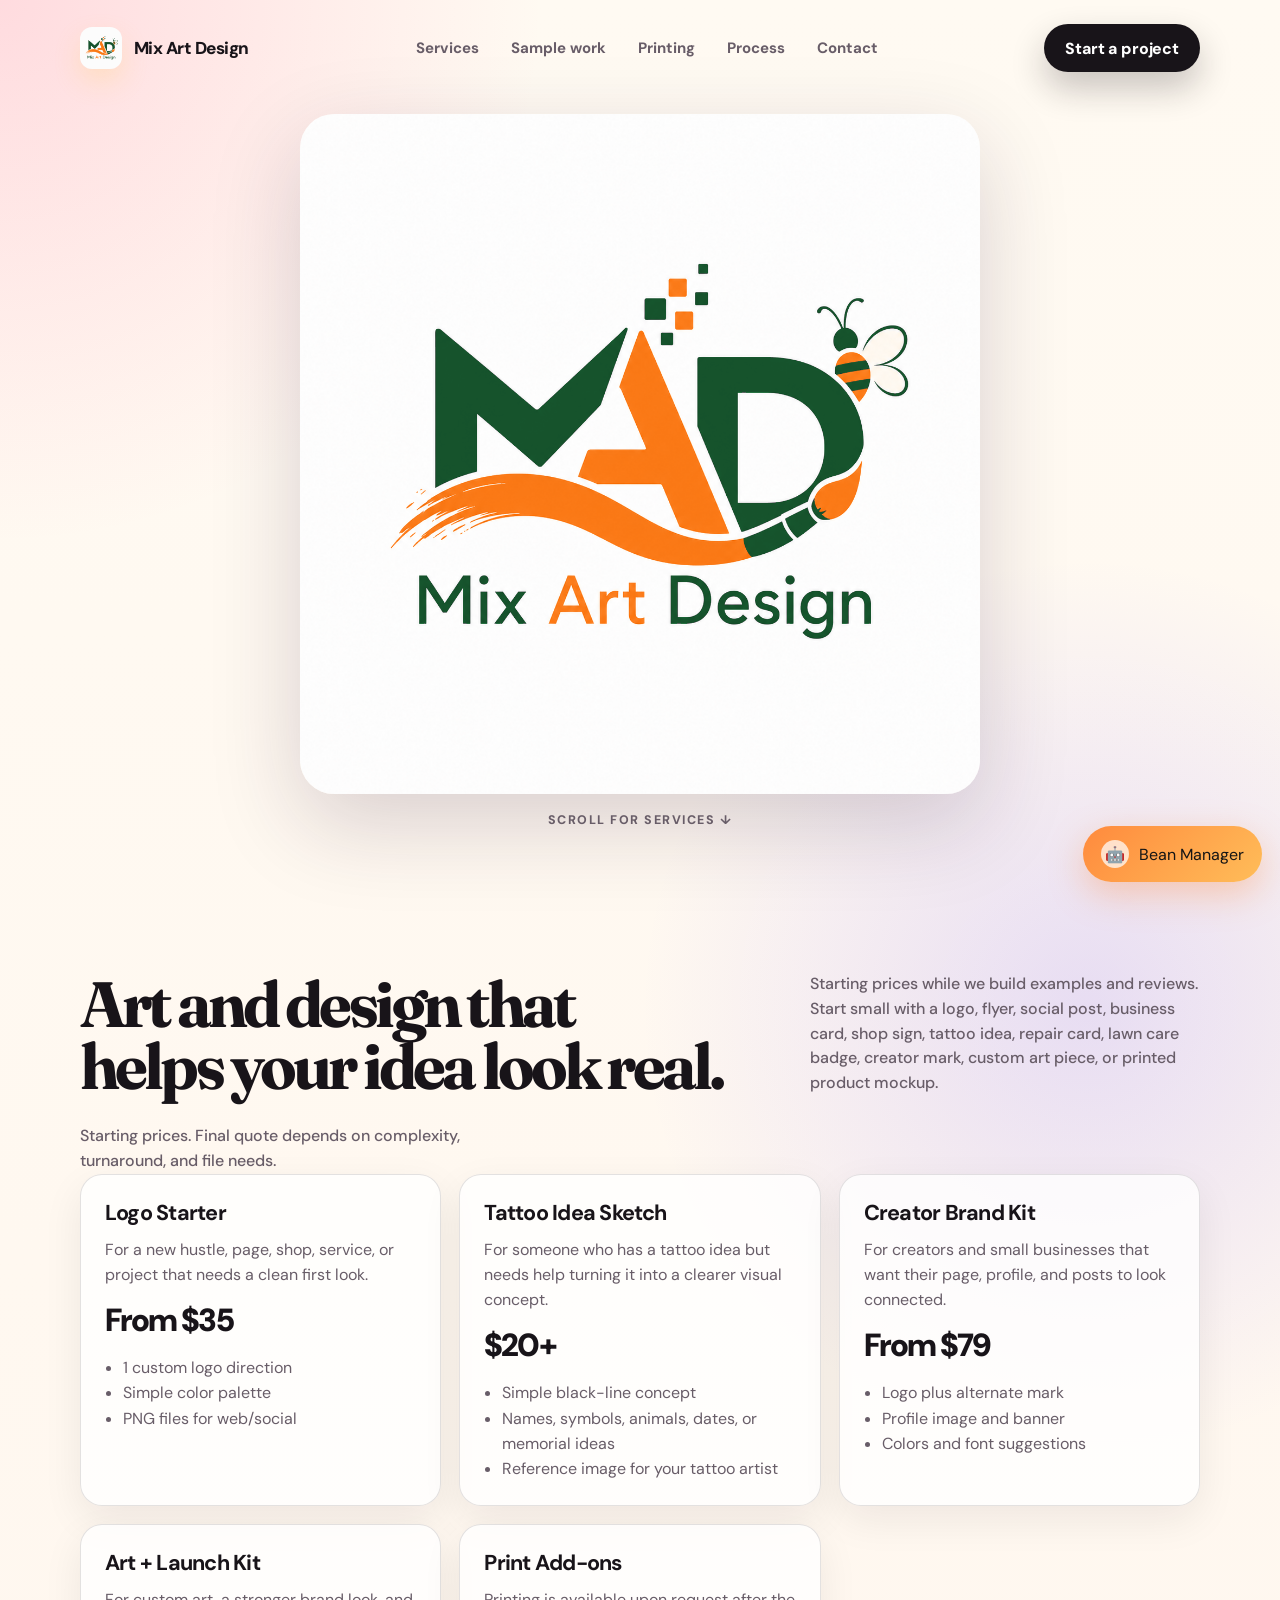
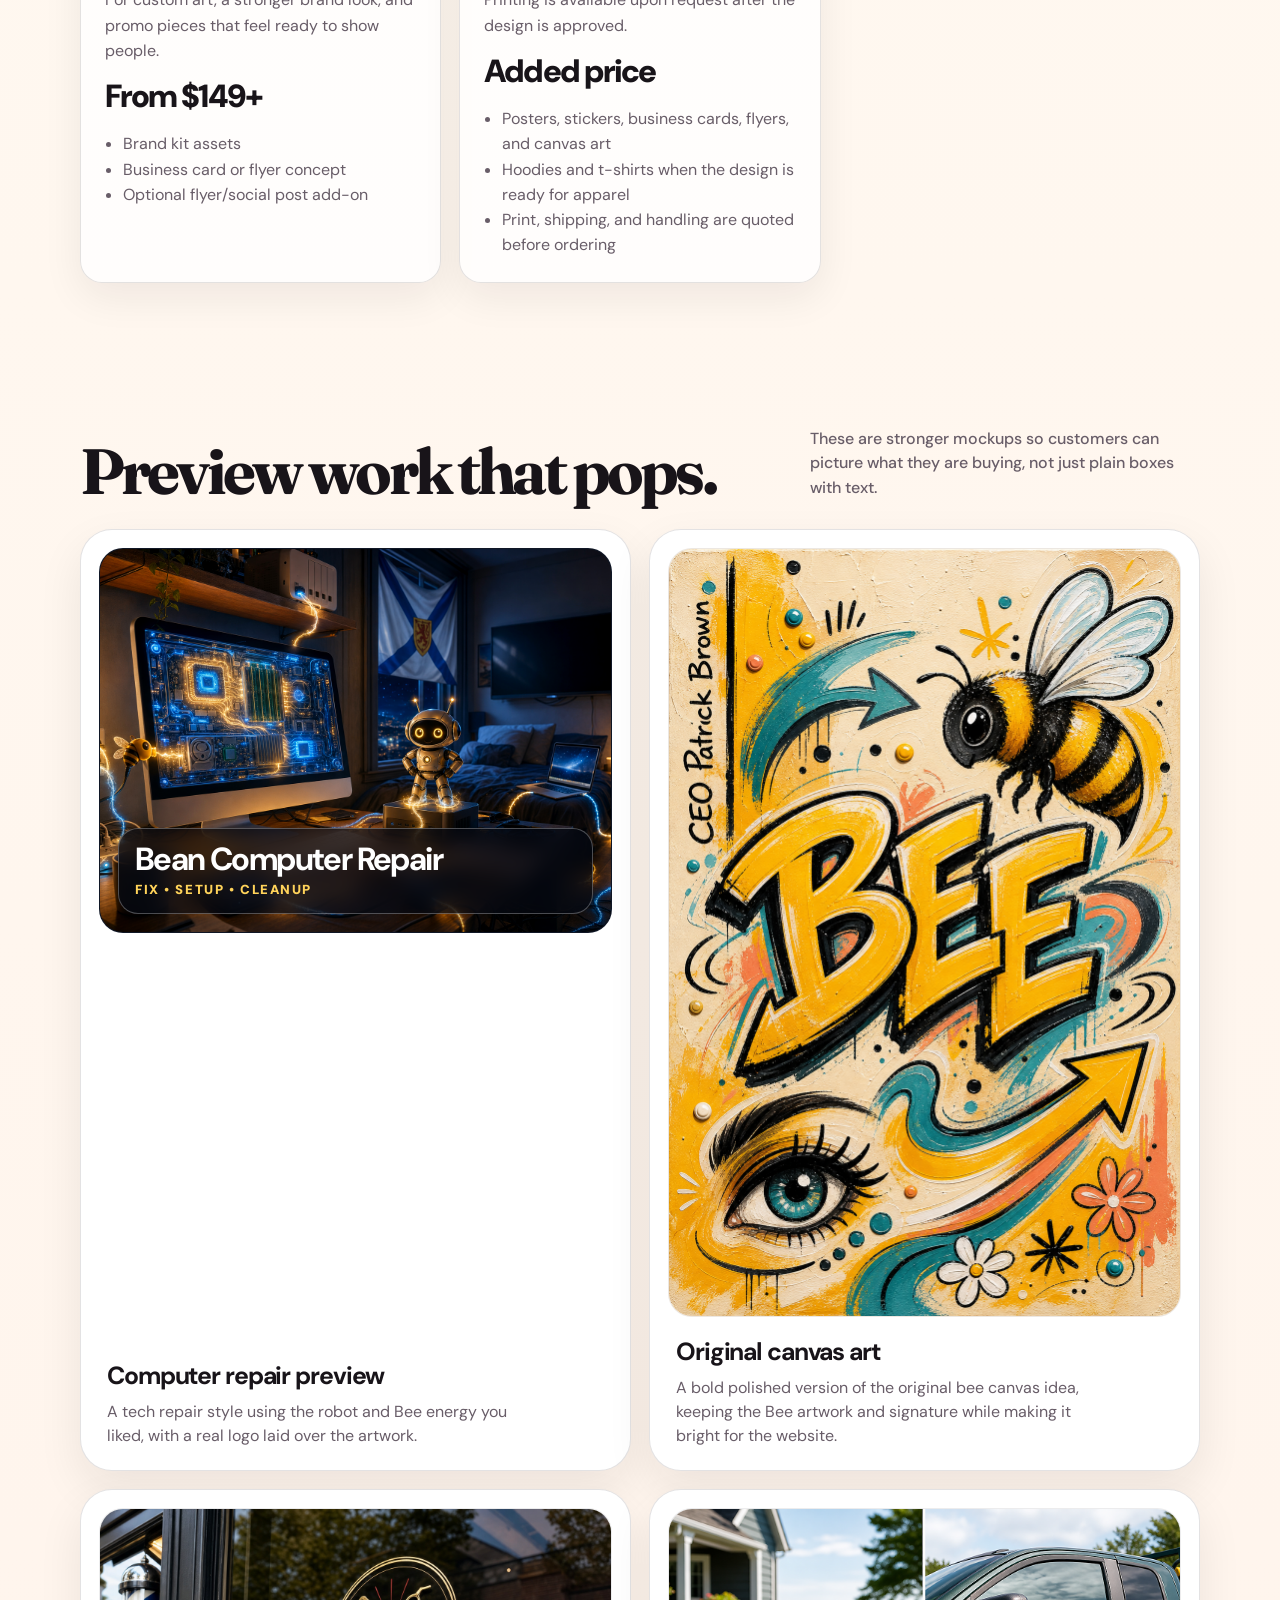
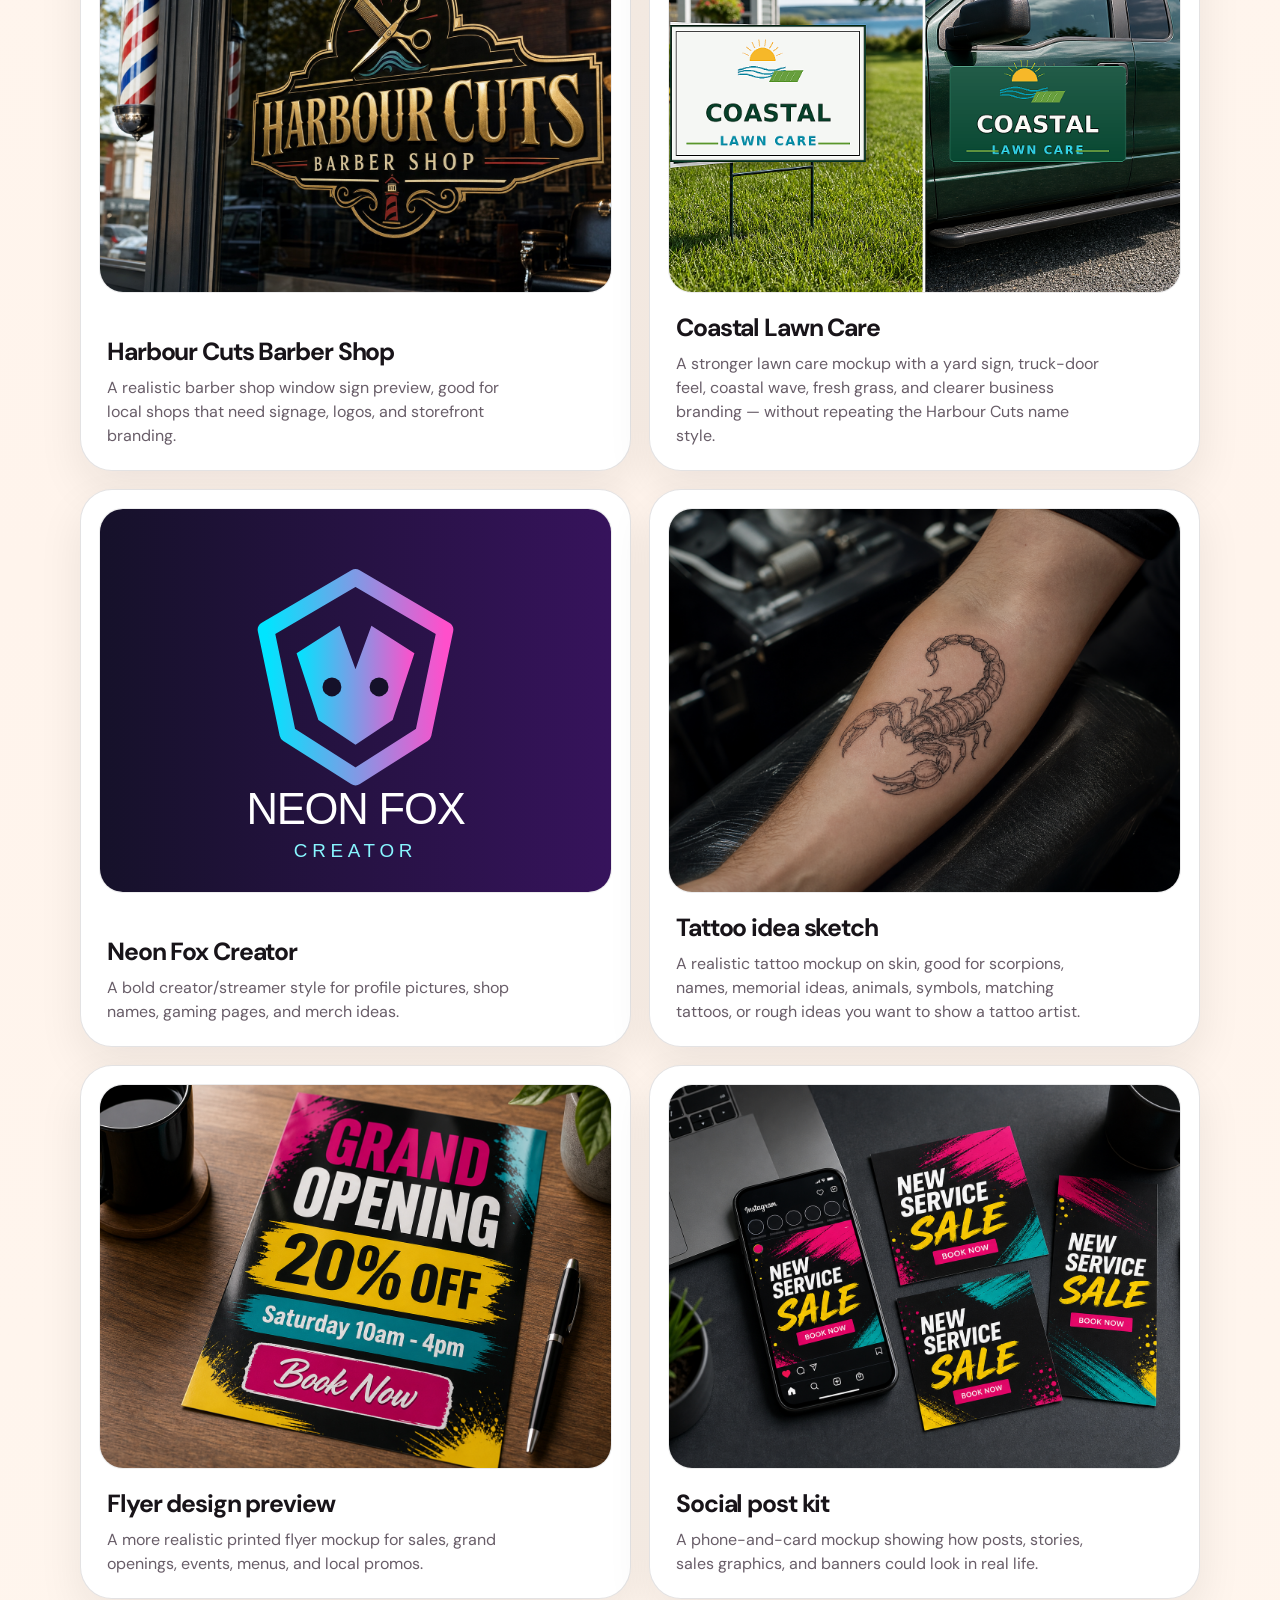
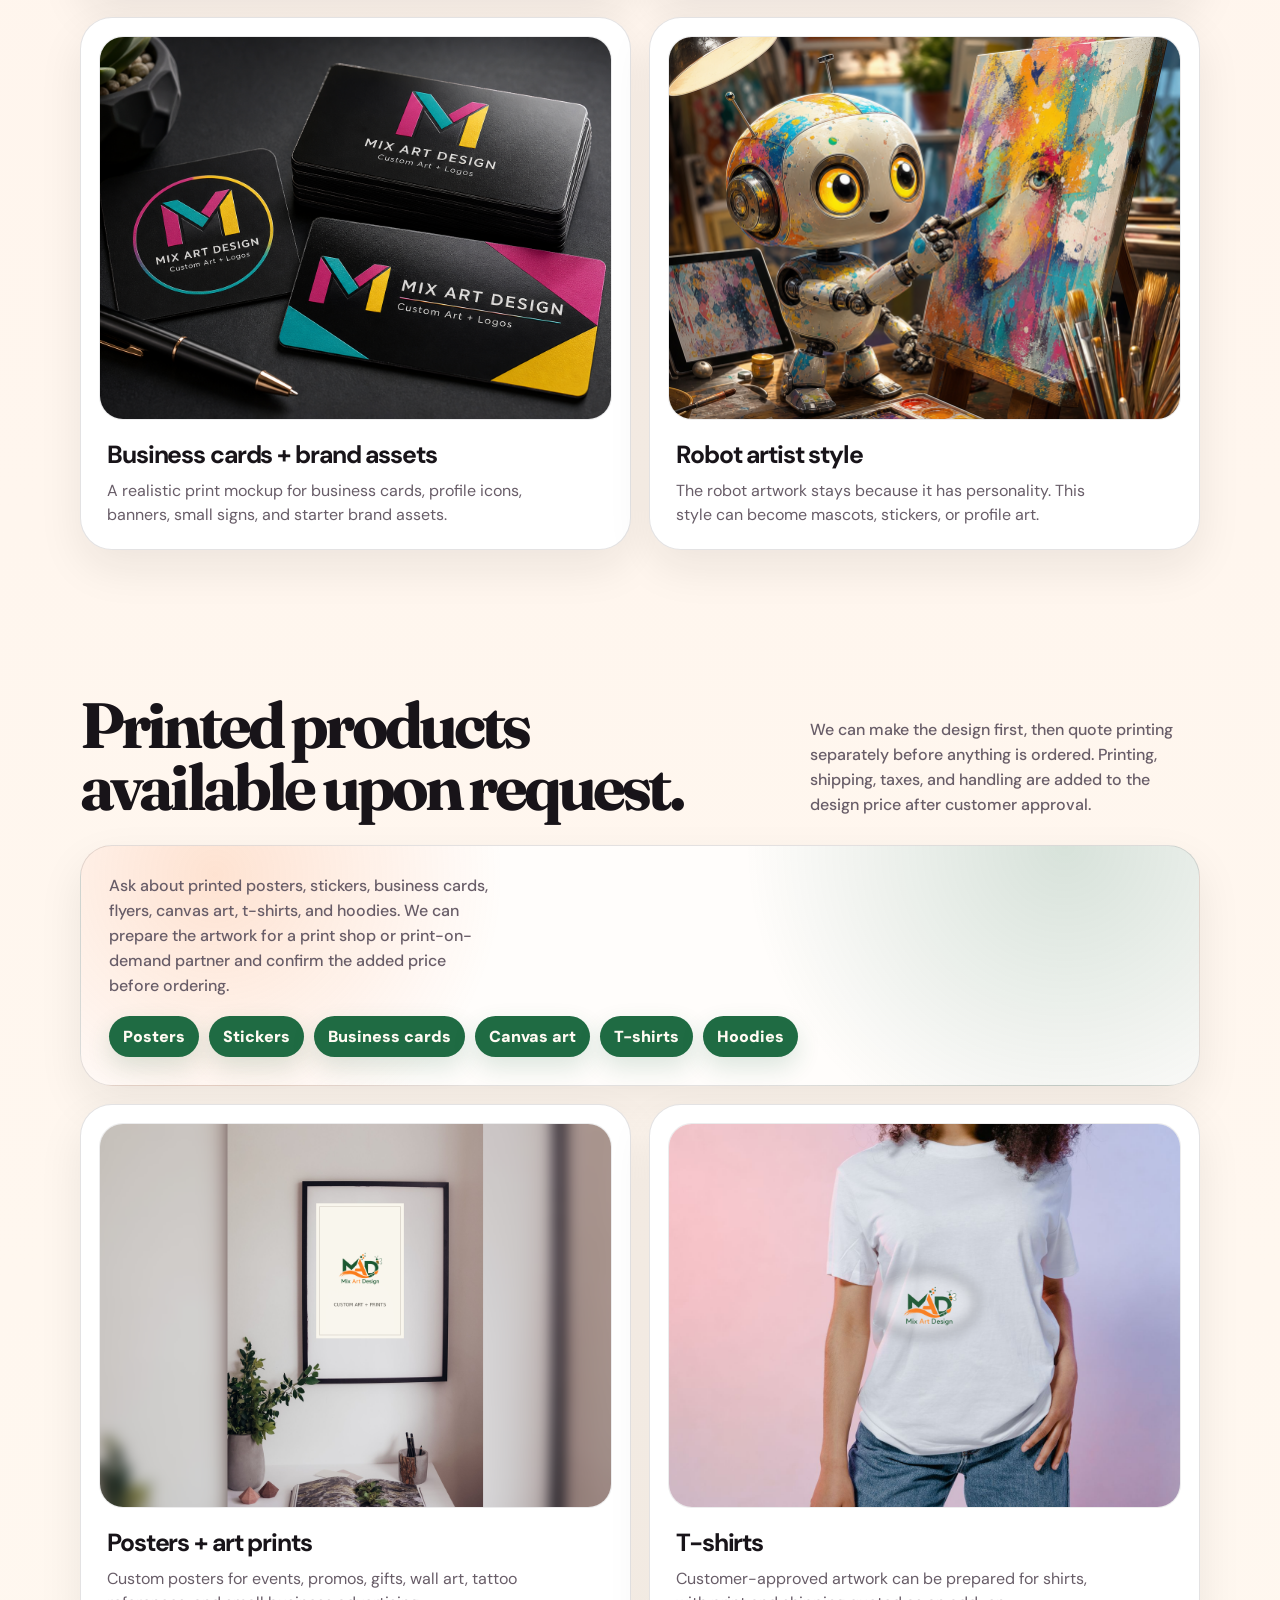
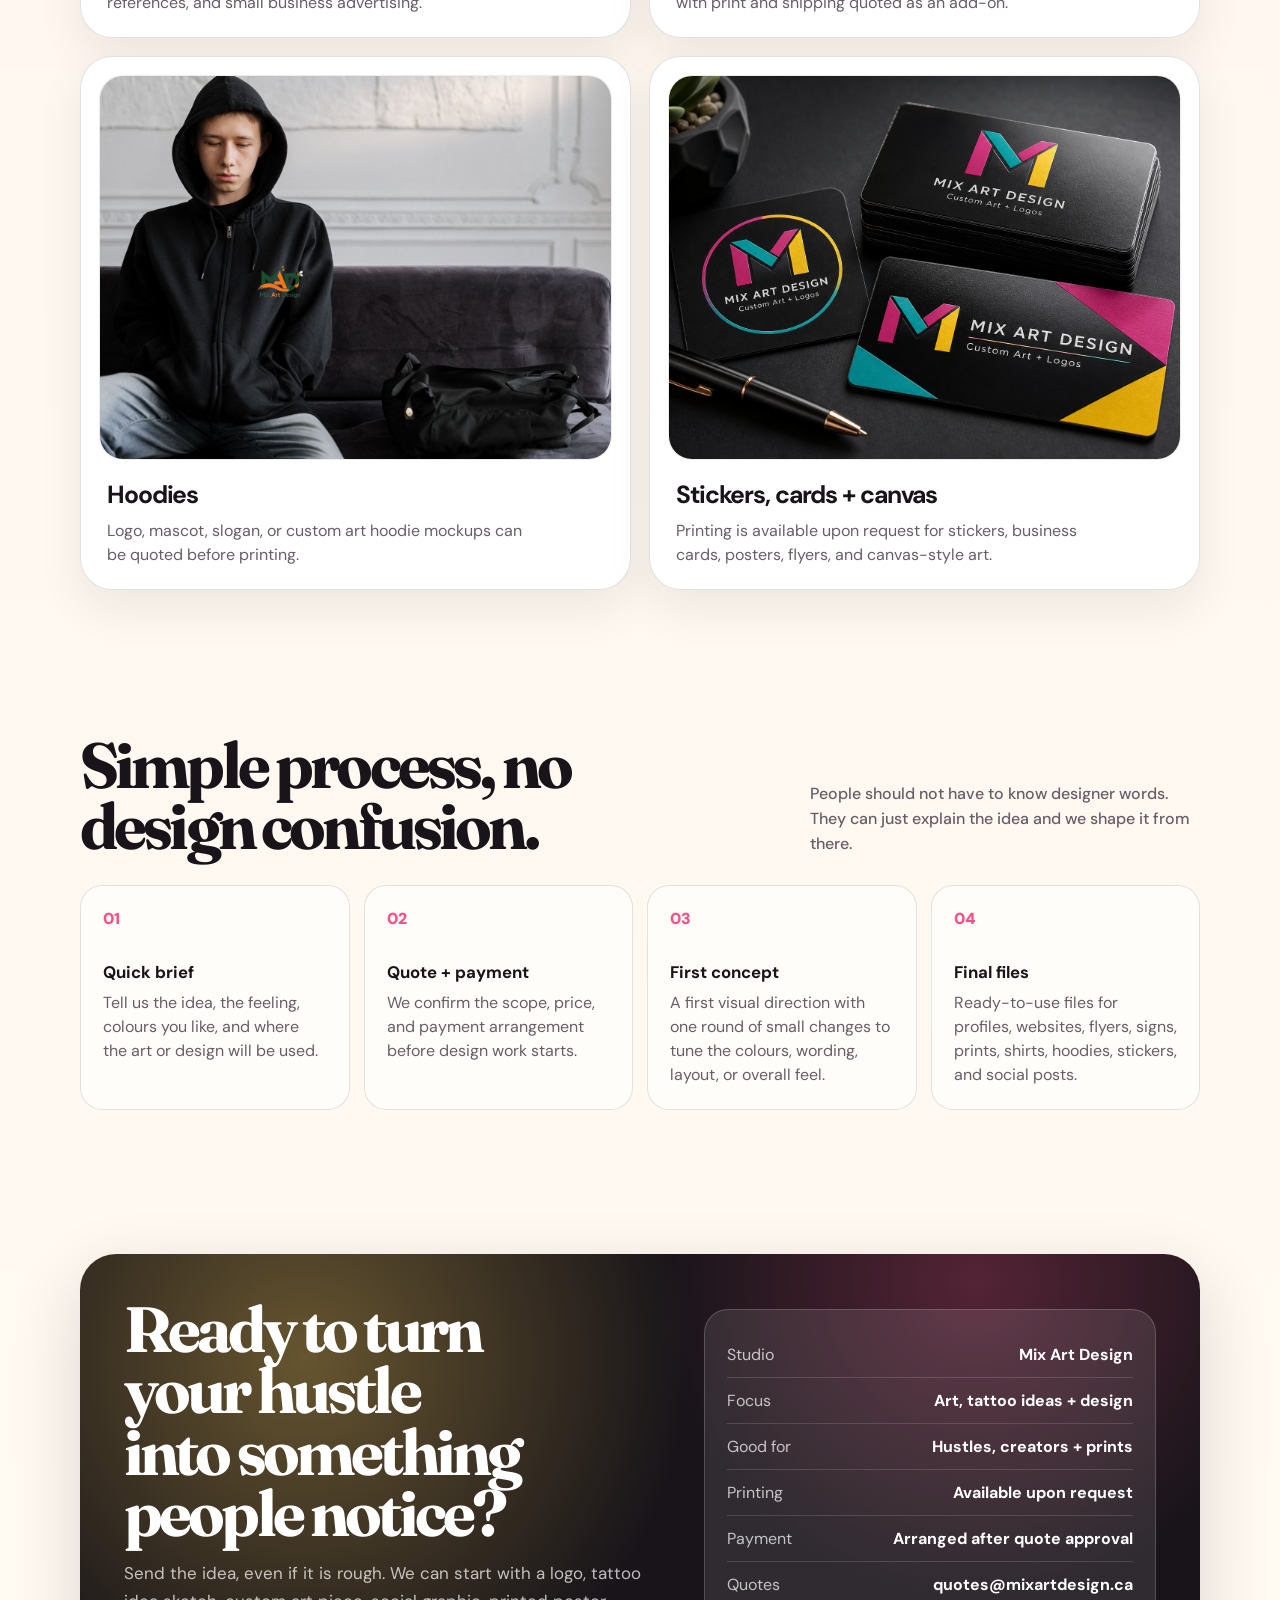
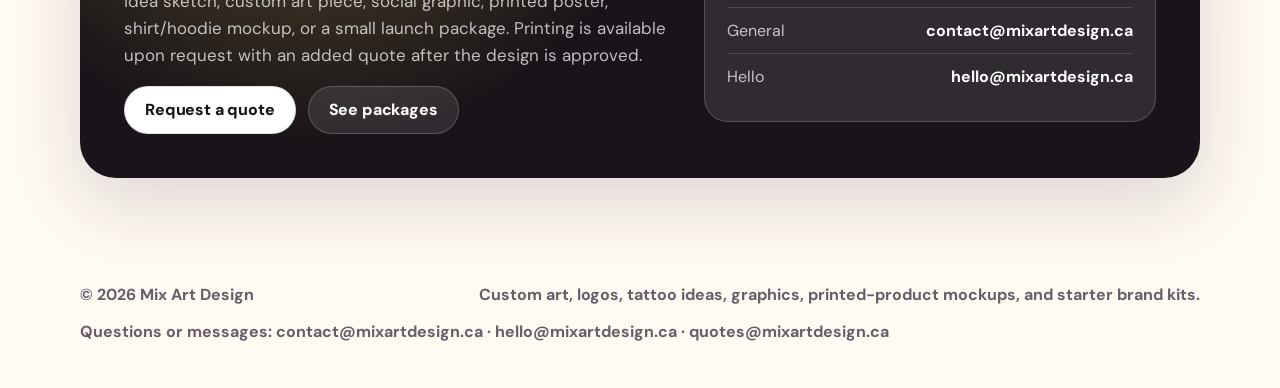
==== commit 6422e867: "Use modeled apparel and real poster print previews" ====
--- a/index.html
+++ b/index.html
@@ -837,7 +837,7 @@
       <div class="portfolio-grid" style="margin-top:18px;">
         <article class="portfolio-piece">
           <div class="logo-preview">
-            <img src="assets/printing/poster-print-preview.png?v=print-5" alt="Mix Art Design custom poster print preview">
+            <img src="assets/printing/poster-print-preview.png?v=print-6" alt="Mix Art Design custom poster print preview with MAD logo">
           </div>
           <div class="piece-copy">
             <h3>Posters + art prints</h3>
@@ -846,25 +846,25 @@
         </article>
         <article class="portfolio-piece">
           <div class="logo-preview">
-            <img src="assets/printing/tshirt-print-preview.png?v=print-5" alt="Mix Art Design white t-shirt print preview with logo artwork">
-          </div>
-          <div class="piece-copy">
-            <h3>White T-shirts</h3>
-            <p>Customer-approved artwork can be prepared for white shirts, with print and shipping quoted as an add-on.</p>
-          </div>
-        </article>
-        <article class="portfolio-piece">
-          <div class="logo-preview">
-            <img src="assets/printing/hoodie-print-preview.png?v=print-5" alt="Mix Art Design black hoodie print preview with logo artwork">
-          </div>
-          <div class="piece-copy">
-            <h3>Black Hoodies</h3>
-            <p>Logo, mascot, slogan, or custom art black hoodie mockups can be quoted before printing.</p>
-          </div>
-        </article>
-        <article class="portfolio-piece">
-          <div class="logo-preview">
-            <img src="assets/printing/print-options-preview.png?v=print-5" alt="Mix Art Design print options preview for stickers, cards, posters, and canvas art">
+            <img src="assets/printing/tshirt-print-preview.png?v=print-6" alt="Mix Art Design t-shirt print preview modeled with logo artwork">
+          </div>
+          <div class="piece-copy">
+            <h3>T-shirts</h3>
+            <p>Customer-approved artwork can be prepared for shirts, with print and shipping quoted as an add-on.</p>
+          </div>
+        </article>
+        <article class="portfolio-piece">
+          <div class="logo-preview">
+            <img src="assets/printing/hoodie-print-preview.png?v=print-6" alt="Mix Art Design hoodie print preview modeled with logo artwork">
+          </div>
+          <div class="piece-copy">
+            <h3>Hoodies</h3>
+            <p>Logo, mascot, slogan, or custom art hoodie mockups can be quoted before printing.</p>
+          </div>
+        </article>
+        <article class="portfolio-piece">
+          <div class="logo-preview">
+            <img src="assets/printing/print-options-preview.png?v=print-6" alt="Mix Art Design print options preview for stickers, cards, posters, and canvas art">
           </div>
           <div class="piece-copy">
             <h3>Stickers, cards + canvas</h3>
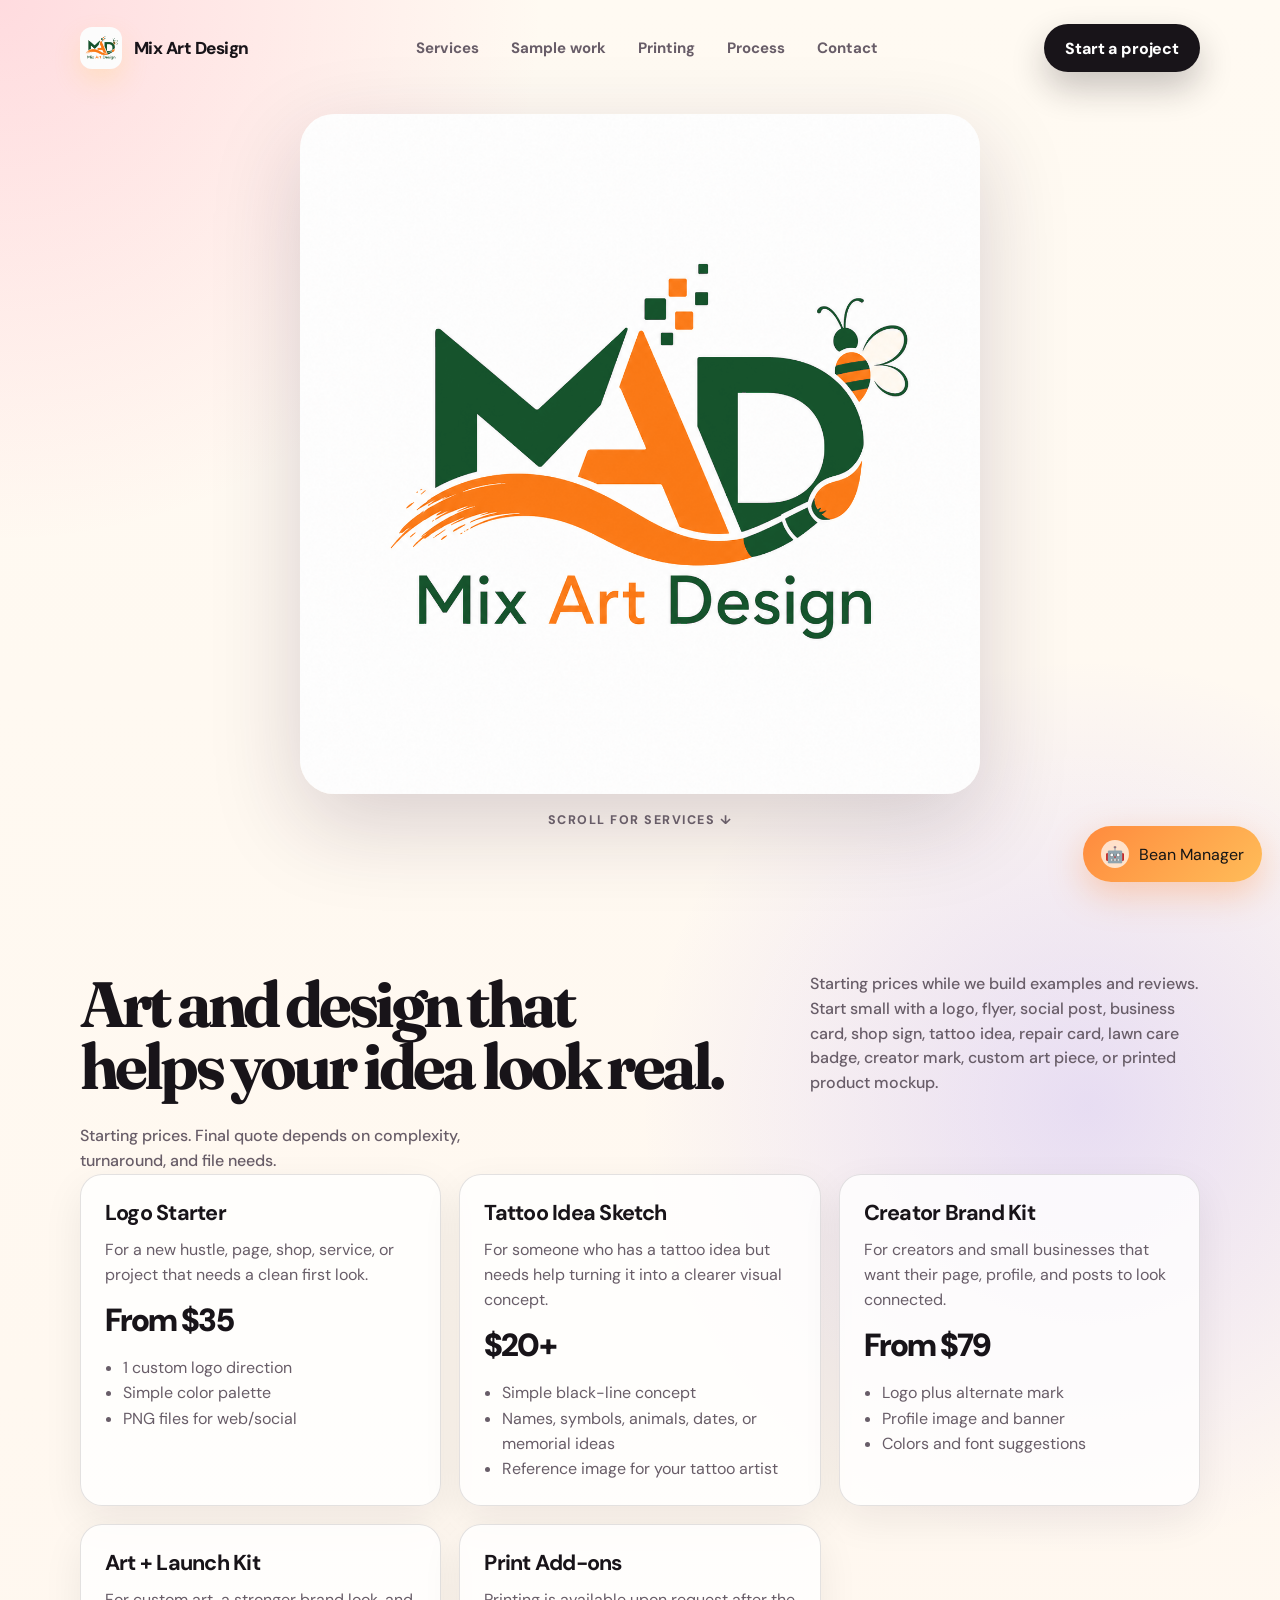
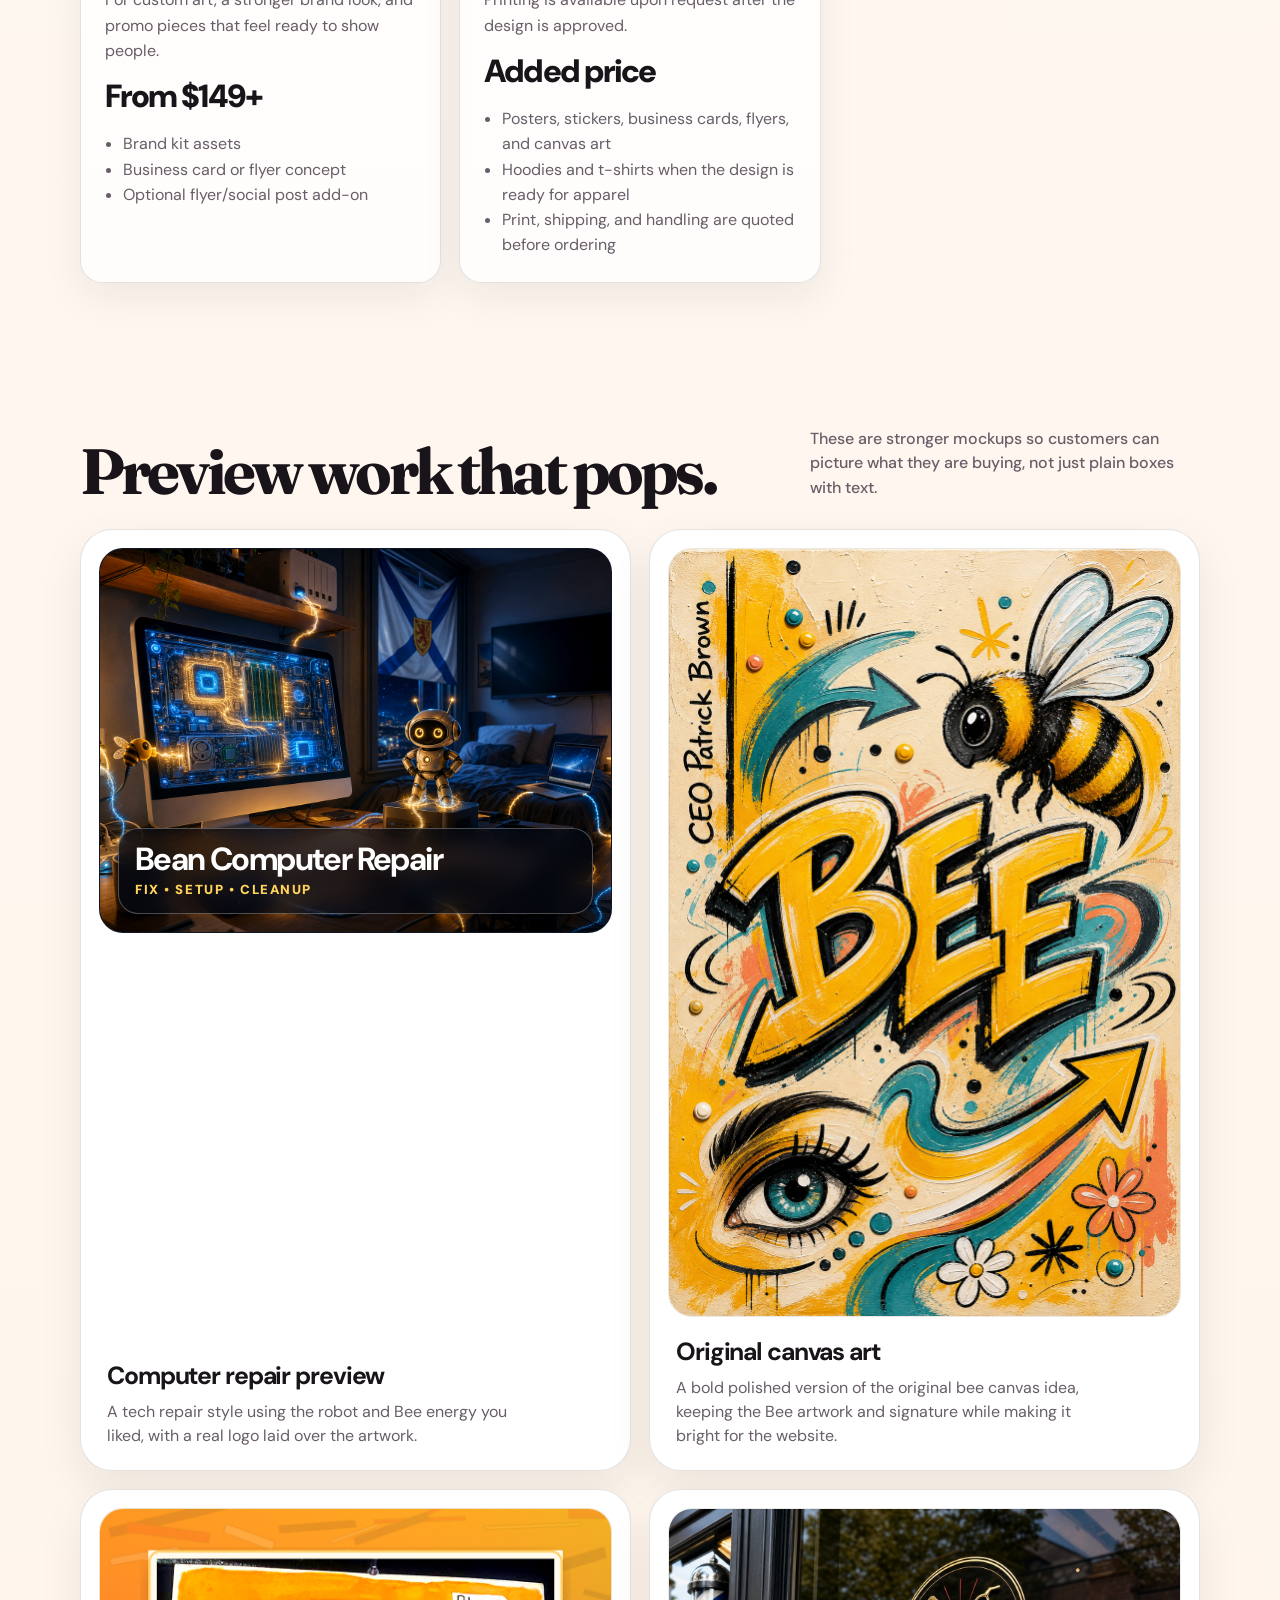
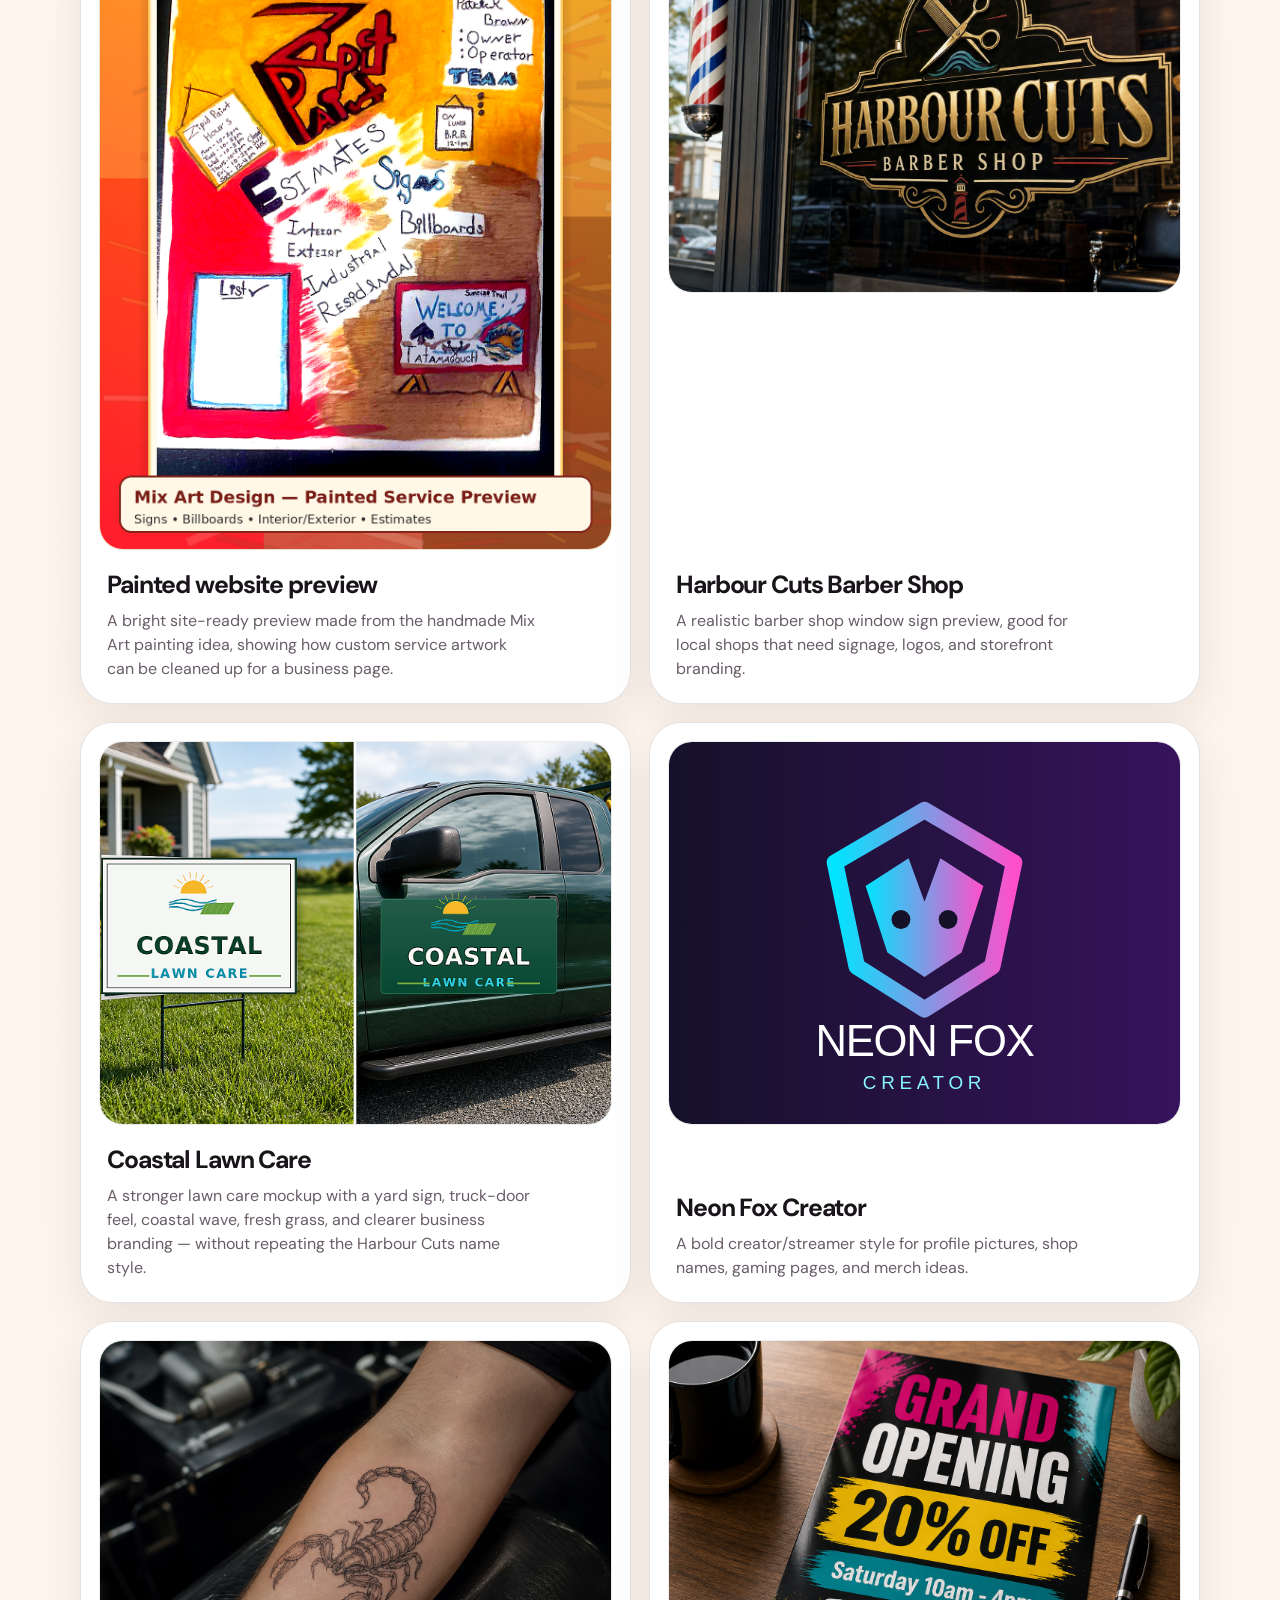
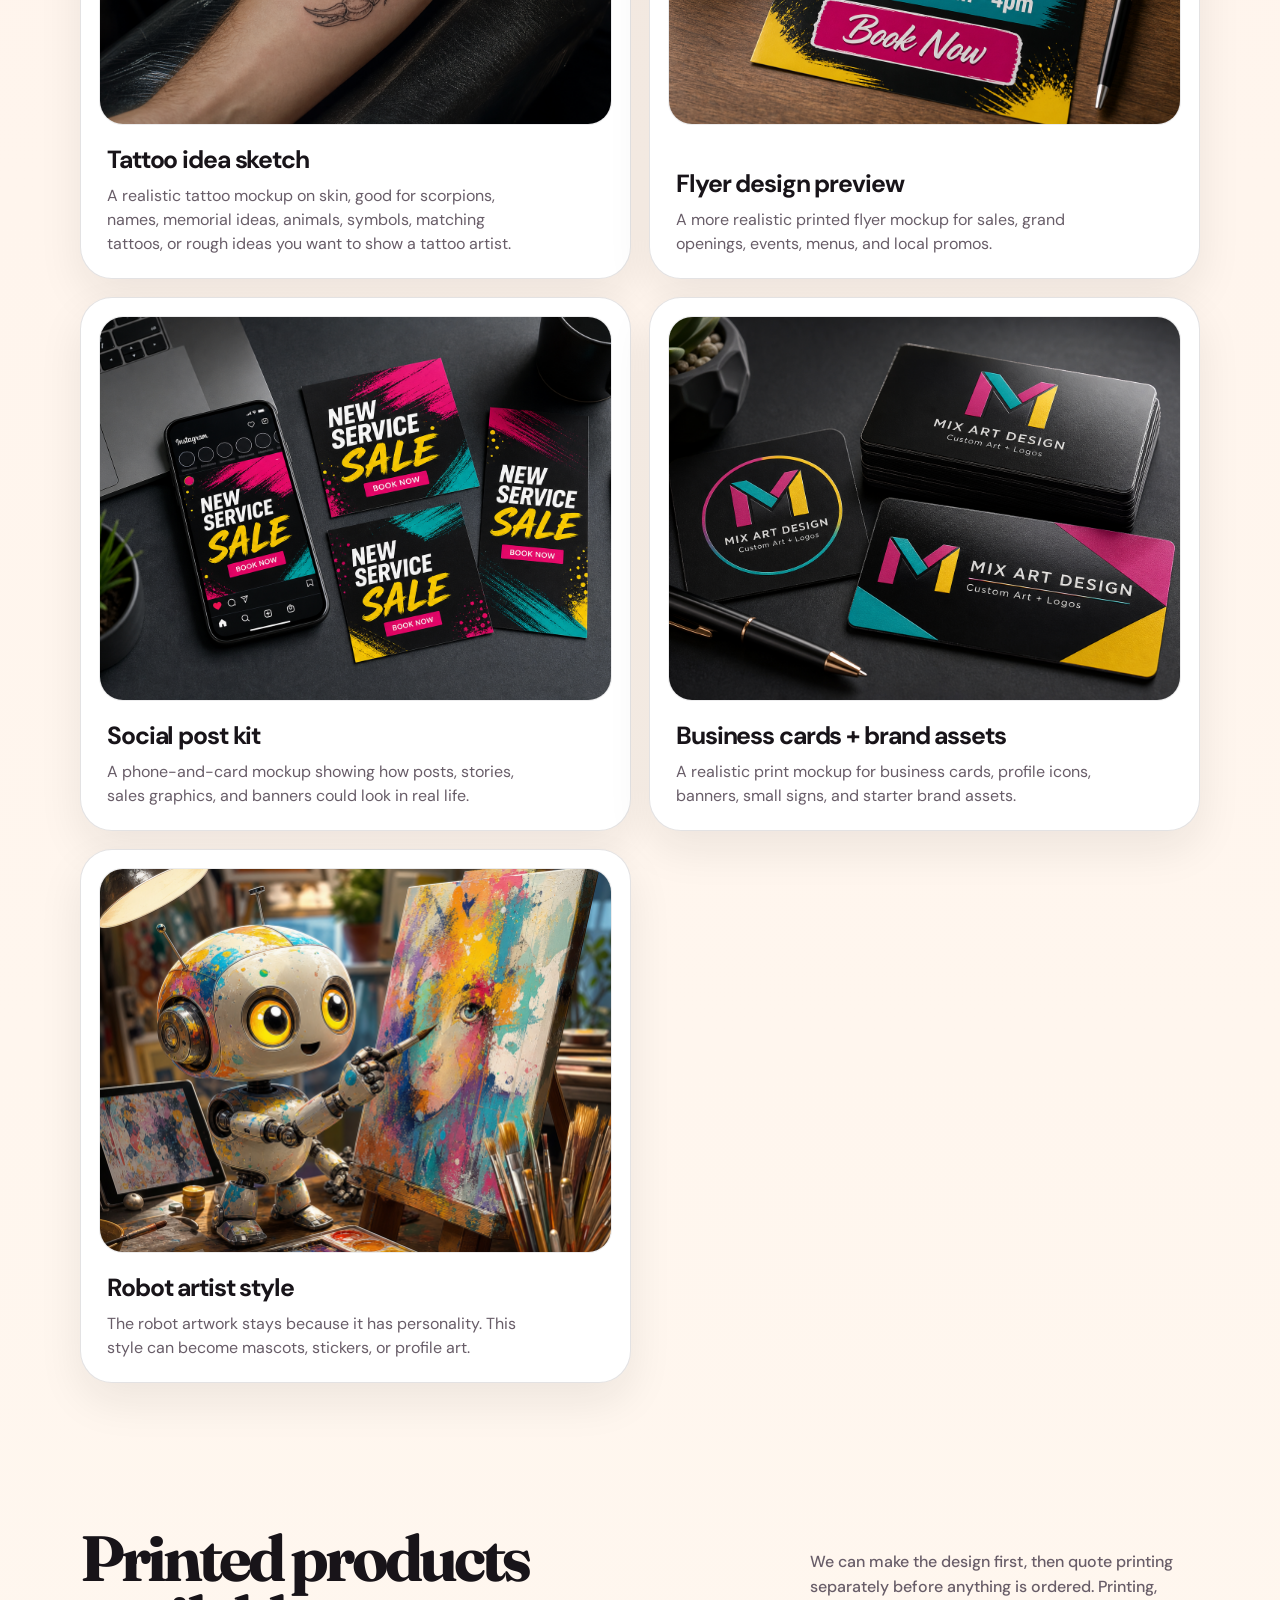
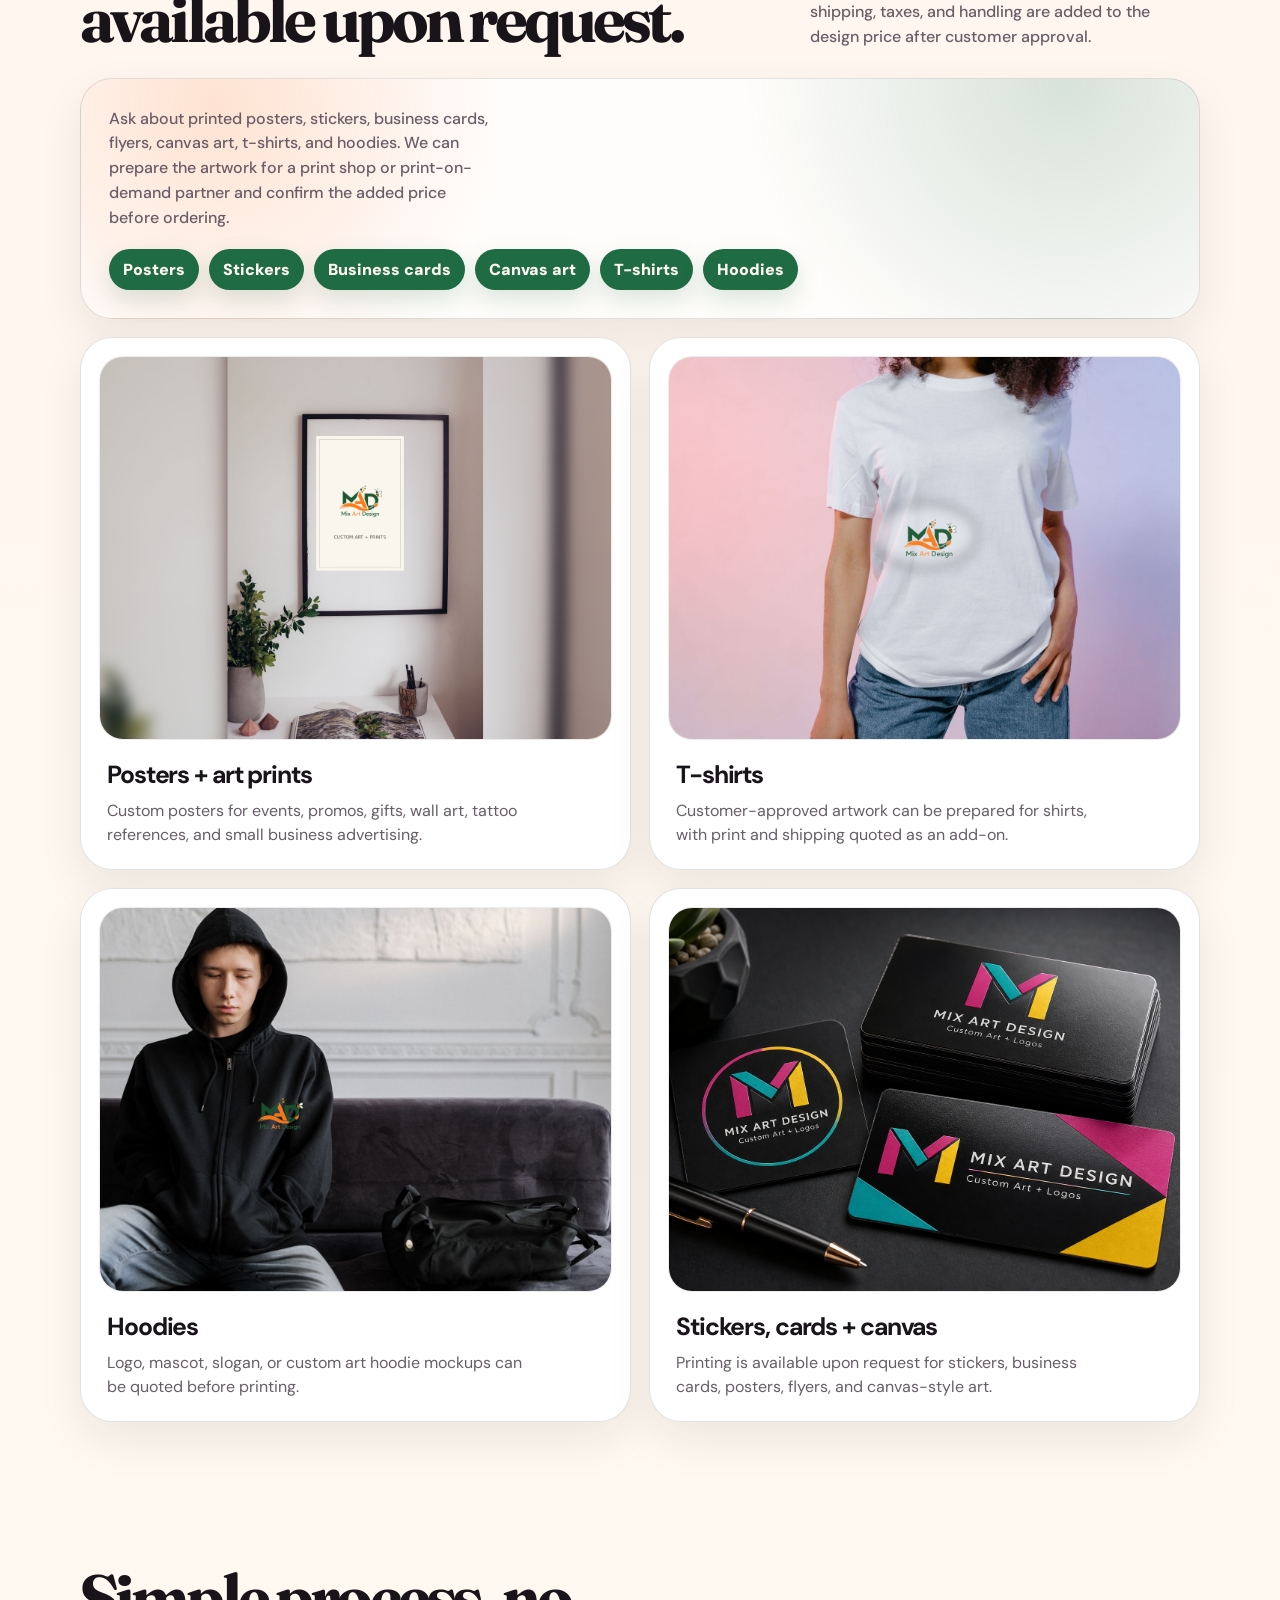
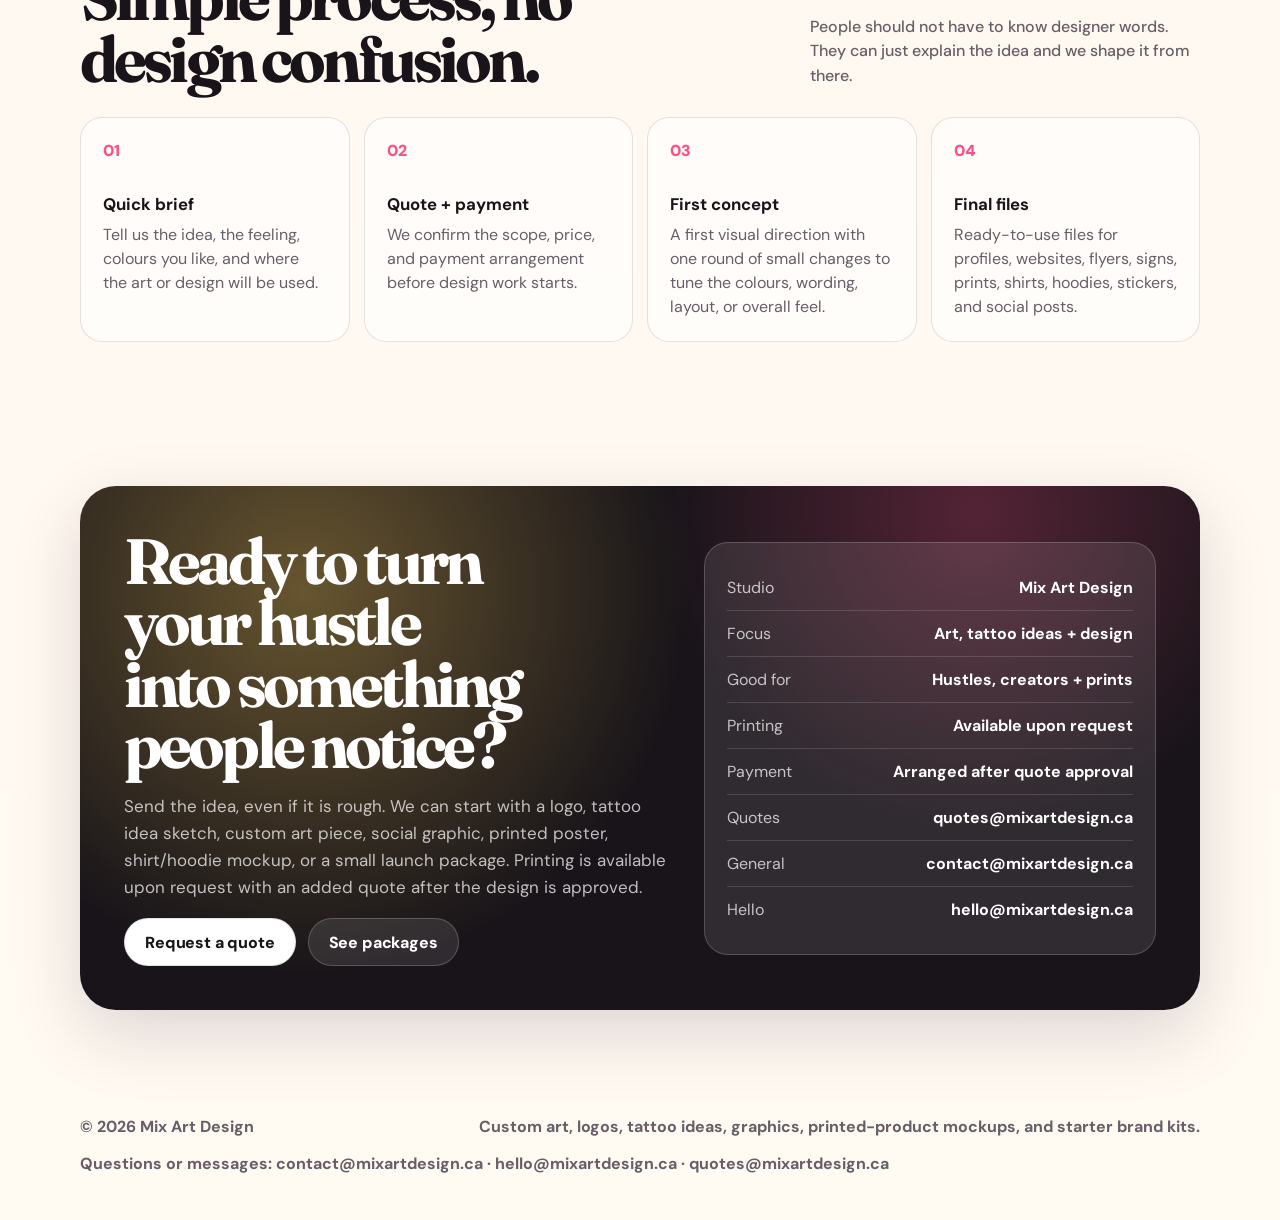
==== commit a220261b: "feat: add painted site preview artwork" ====
--- a/index.html
+++ b/index.html
@@ -3,7 +3,33 @@
 <head>
   <meta charset="UTF-8" />
   <meta name="viewport" content="width=device-width, initial-scale=1.0" />
-  <meta name="description" content="Mix Art Design helps hustlers, creators, and small businesses turn ideas into custom art, logos, tattoo ideas, graphics, and designs people remember." />
+  <meta name="description" content="Mix Art Design is a Nova Scotia online creative design studio offering custom art, logo design, tattoo mockups, graphic design, posters, apparel previews, and print-ready artwork for individuals and small businesses." />
+  <link rel="canonical" href="https://mixartdesign.ca/" />
+  <meta property="og:type" content="website" />
+  <meta property="og:site_name" content="Mix Art Design" />
+  <meta property="og:title" content="Mix Art Design — Custom Art, Logos & Creative Design" />
+  <meta property="og:description" content="Affordable custom art, logo design, tattoo mockups, graphic design, posters, apparel previews, and print-ready artwork from Nova Scotia." />
+  <meta property="og:url" content="https://mixartdesign.ca/" />
+  <meta property="og:image" content="https://mixartdesign.ca/assets/logos/mix-art-design-logo.png" />
+  <meta name="twitter:card" content="summary_large_image" />
+  <script type="application/ld+json">
+  {
+    "@context": "https://schema.org",
+    "@type": "ProfessionalService",
+    "name": "Mix Art Design",
+    "url": "https://mixartdesign.ca/",
+    "image": "https://mixartdesign.ca/assets/logos/mix-art-design-logo.png",
+    "description": "Mix Art Design is a Nova Scotia online creative design studio offering custom art, logo design, tattoo mockups, graphic design, posters, apparel previews, and print-ready artwork for individuals and small businesses.",
+    "areaServed": ["Nova Scotia", "Canada"],
+    "address": {
+      "@type": "PostalAddress",
+      "addressLocality": "Stellarton",
+      "addressRegion": "NS",
+      "addressCountry": "CA"
+    },
+    "serviceType": ["Custom art", "Logo design", "Tattoo mockups", "Graphic design", "Print-ready artwork", "Poster design", "Apparel mockups"]
+  }
+  </script>
   <title>Mix Art Design — Custom Art, Logos & Creative Design</title>
   <link rel="preconnect" href="https://fonts.googleapis.com">
   <link rel="preconnect" href="https://fonts.gstatic.com" crossorigin>
@@ -491,6 +517,8 @@
     .logo-preview.computer-repair img { filter: saturate(1.1) contrast(1.02); }
     .logo-preview.canvas-art { background: #fffaf2; aspect-ratio: 2 / 3; }
     .logo-preview.canvas-art img { object-fit: contain; }
+    .logo-preview.site-preview { background: #fff2d6; aspect-ratio: 4 / 5; }
+    .logo-preview.site-preview img { object-fit: cover; }
     .logo-preview.tattoo-preview {
       display: grid;
       place-items: center;
@@ -743,6 +771,15 @@
           </div>
         </article>
         <article class="portfolio-piece">
+          <div class="logo-preview site-preview">
+            <img src="assets/artwork/mix-art-painting-site-preview.png?v=painting-site-preview-1" alt="Painted Mix Art Design website preview showing service artwork, signs, billboards, estimates, and painting ideas">
+          </div>
+          <div class="piece-copy">
+            <h3>Painted website preview</h3>
+            <p>A bright site-ready preview made from the handmade Mix Art painting idea, showing how custom service artwork can be cleaned up for a business page.</p>
+          </div>
+        </article>
+        <article class="portfolio-piece">
           <div class="logo-preview">
             <img src="assets/logos/harbour-cuts-barber-preview.png" alt="Realistic Harbour Cuts Barber Shop sign in a barber shop window">
           </div>
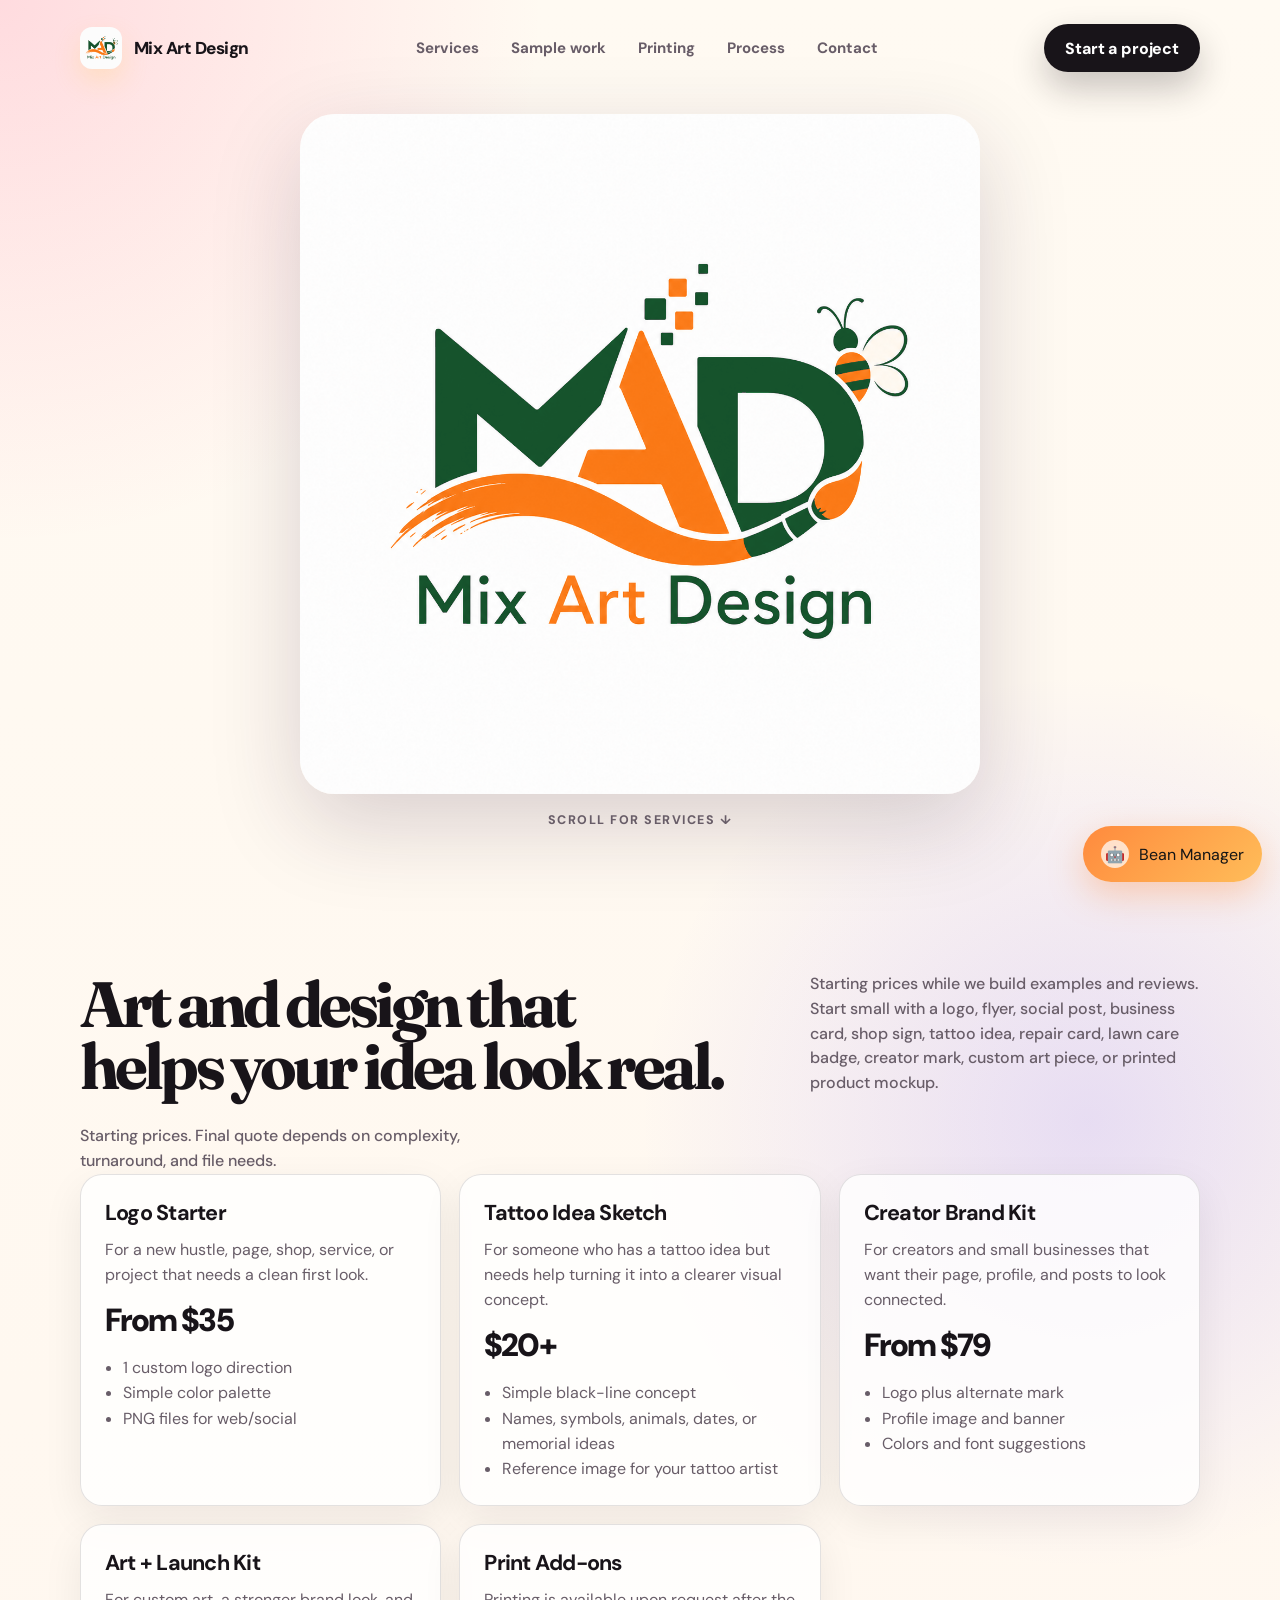
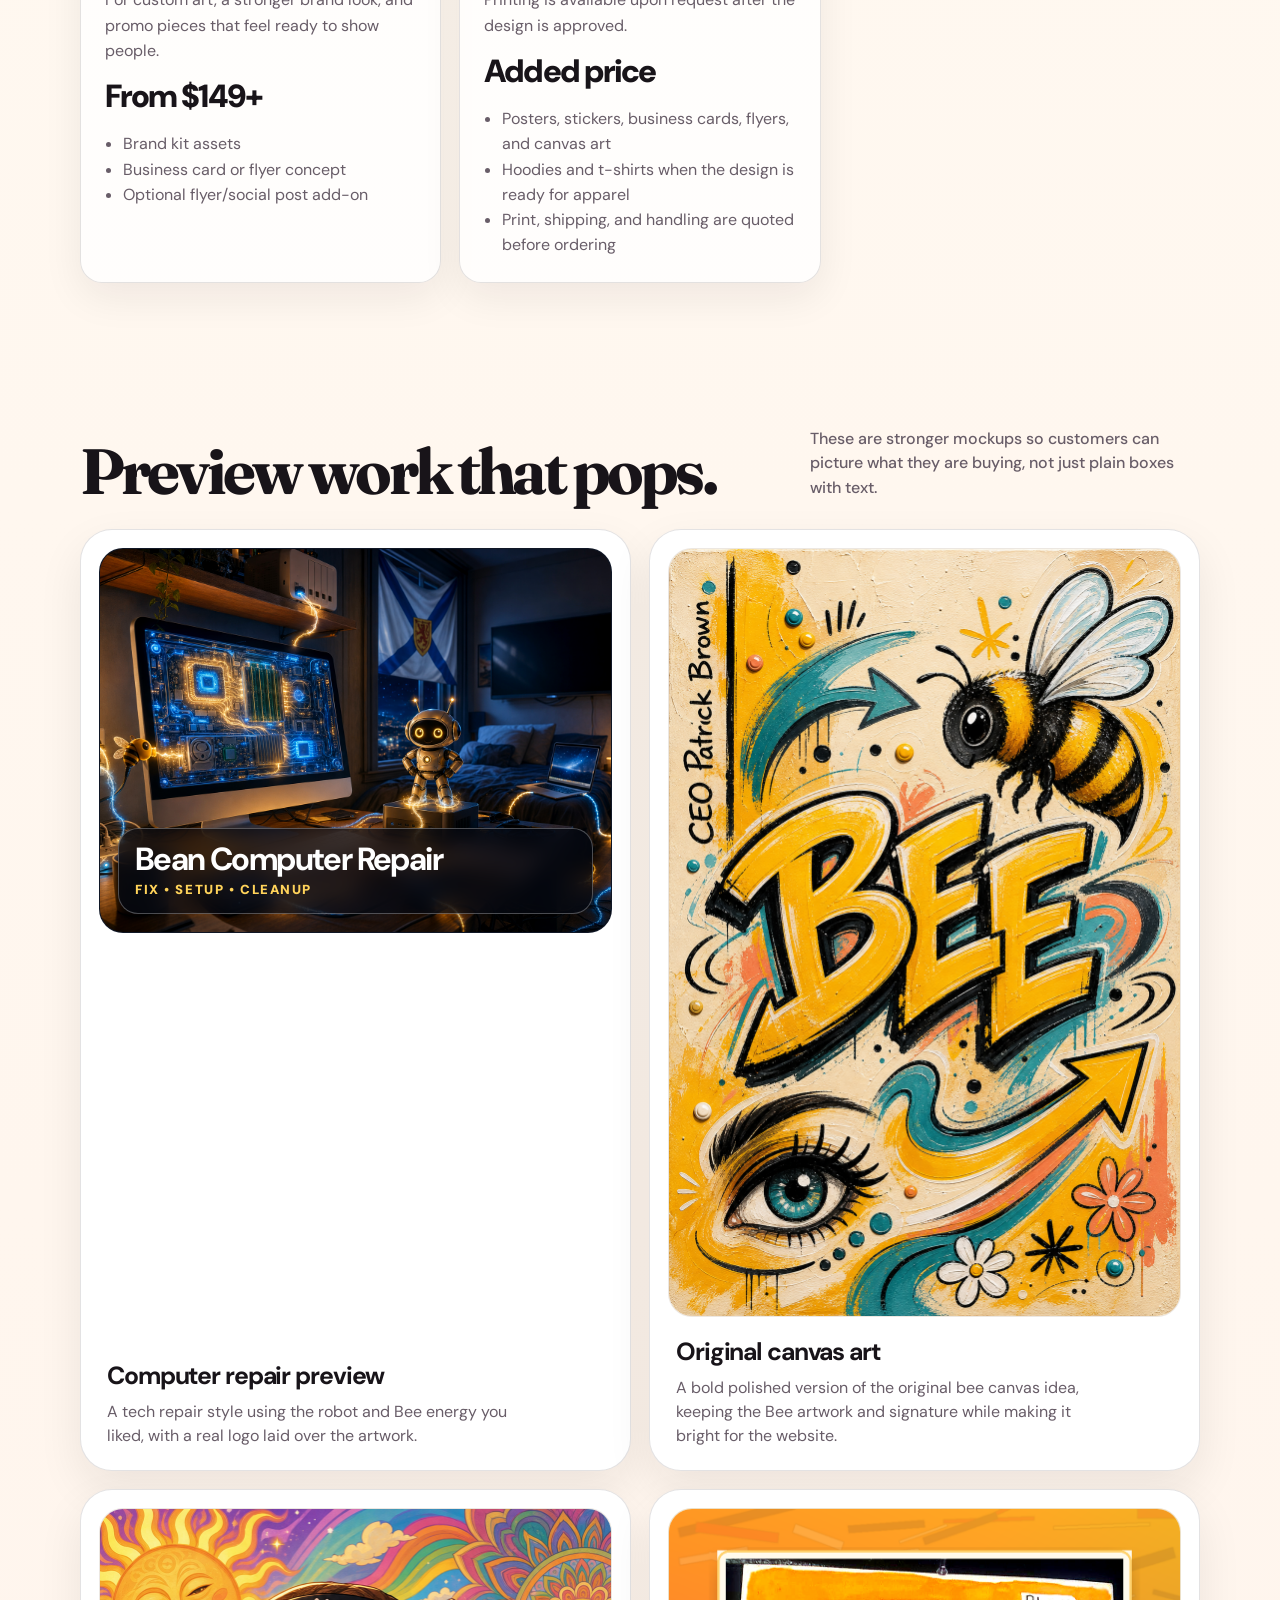
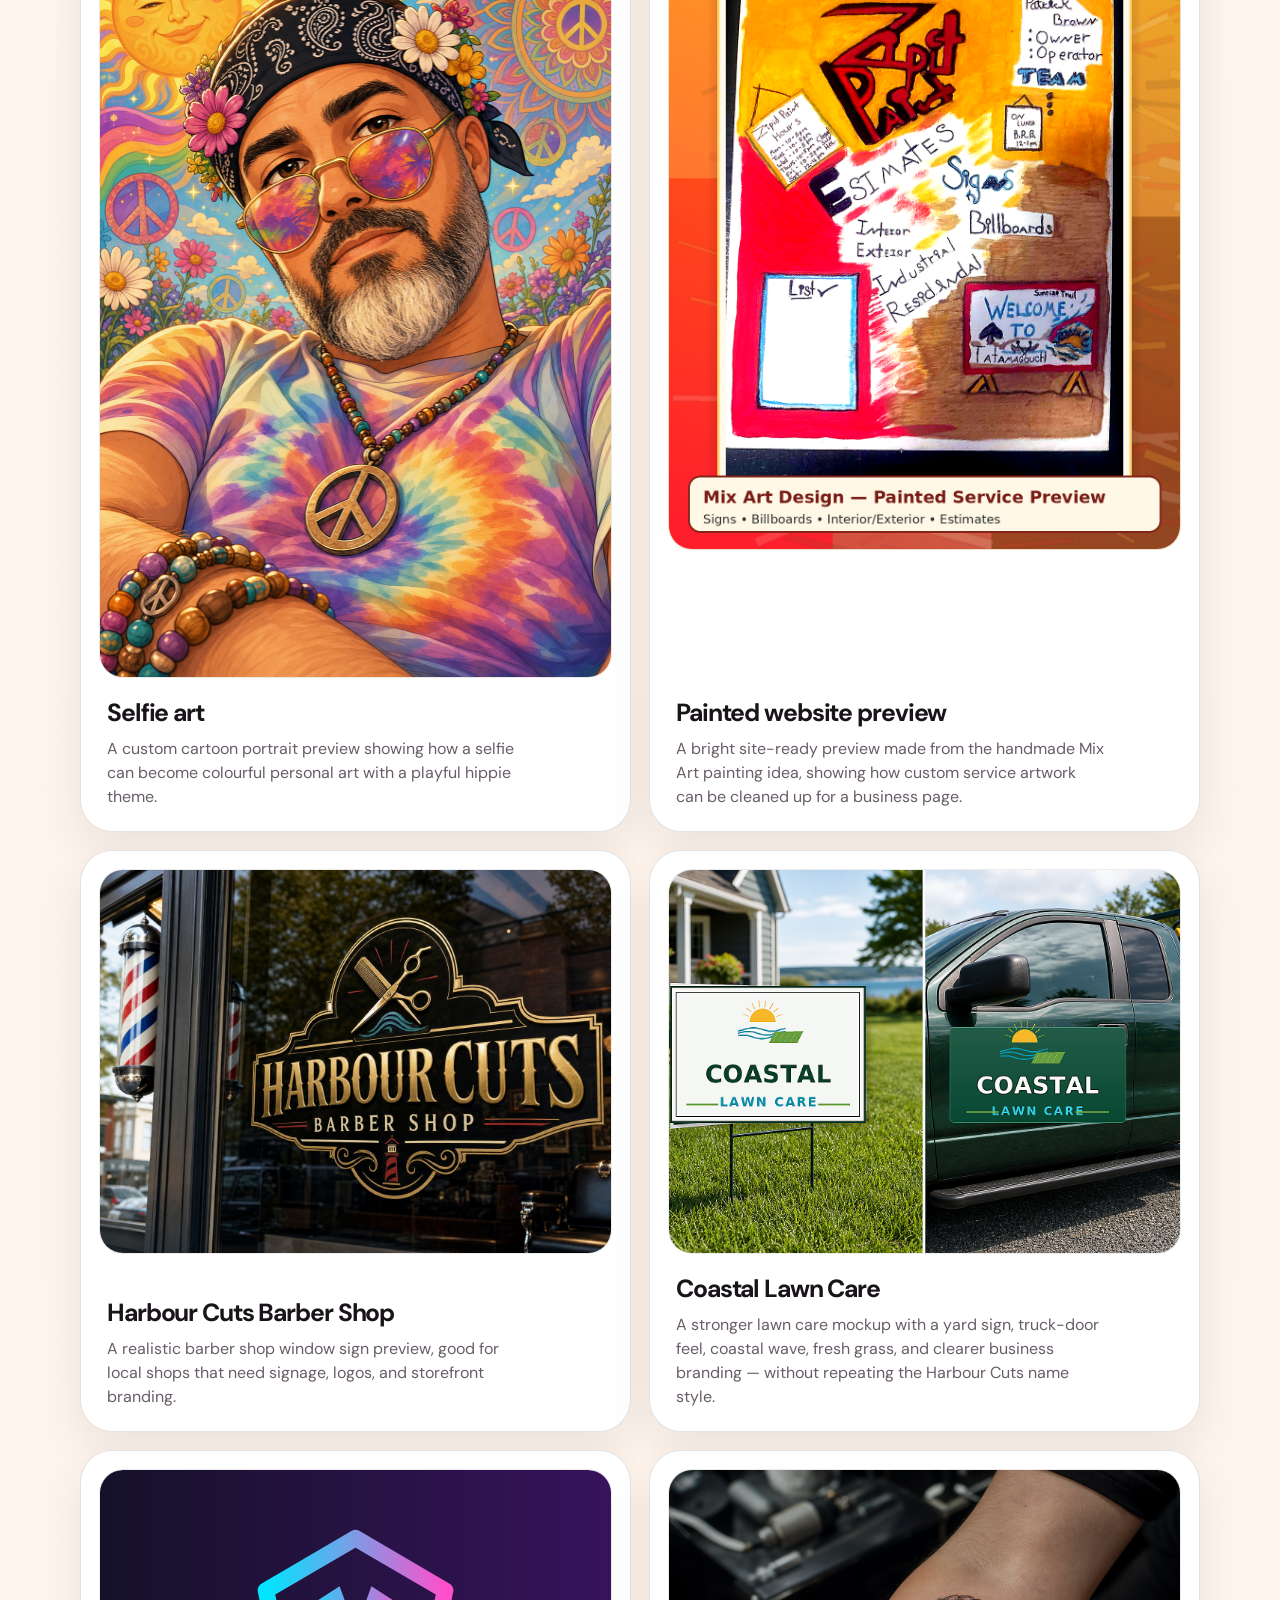
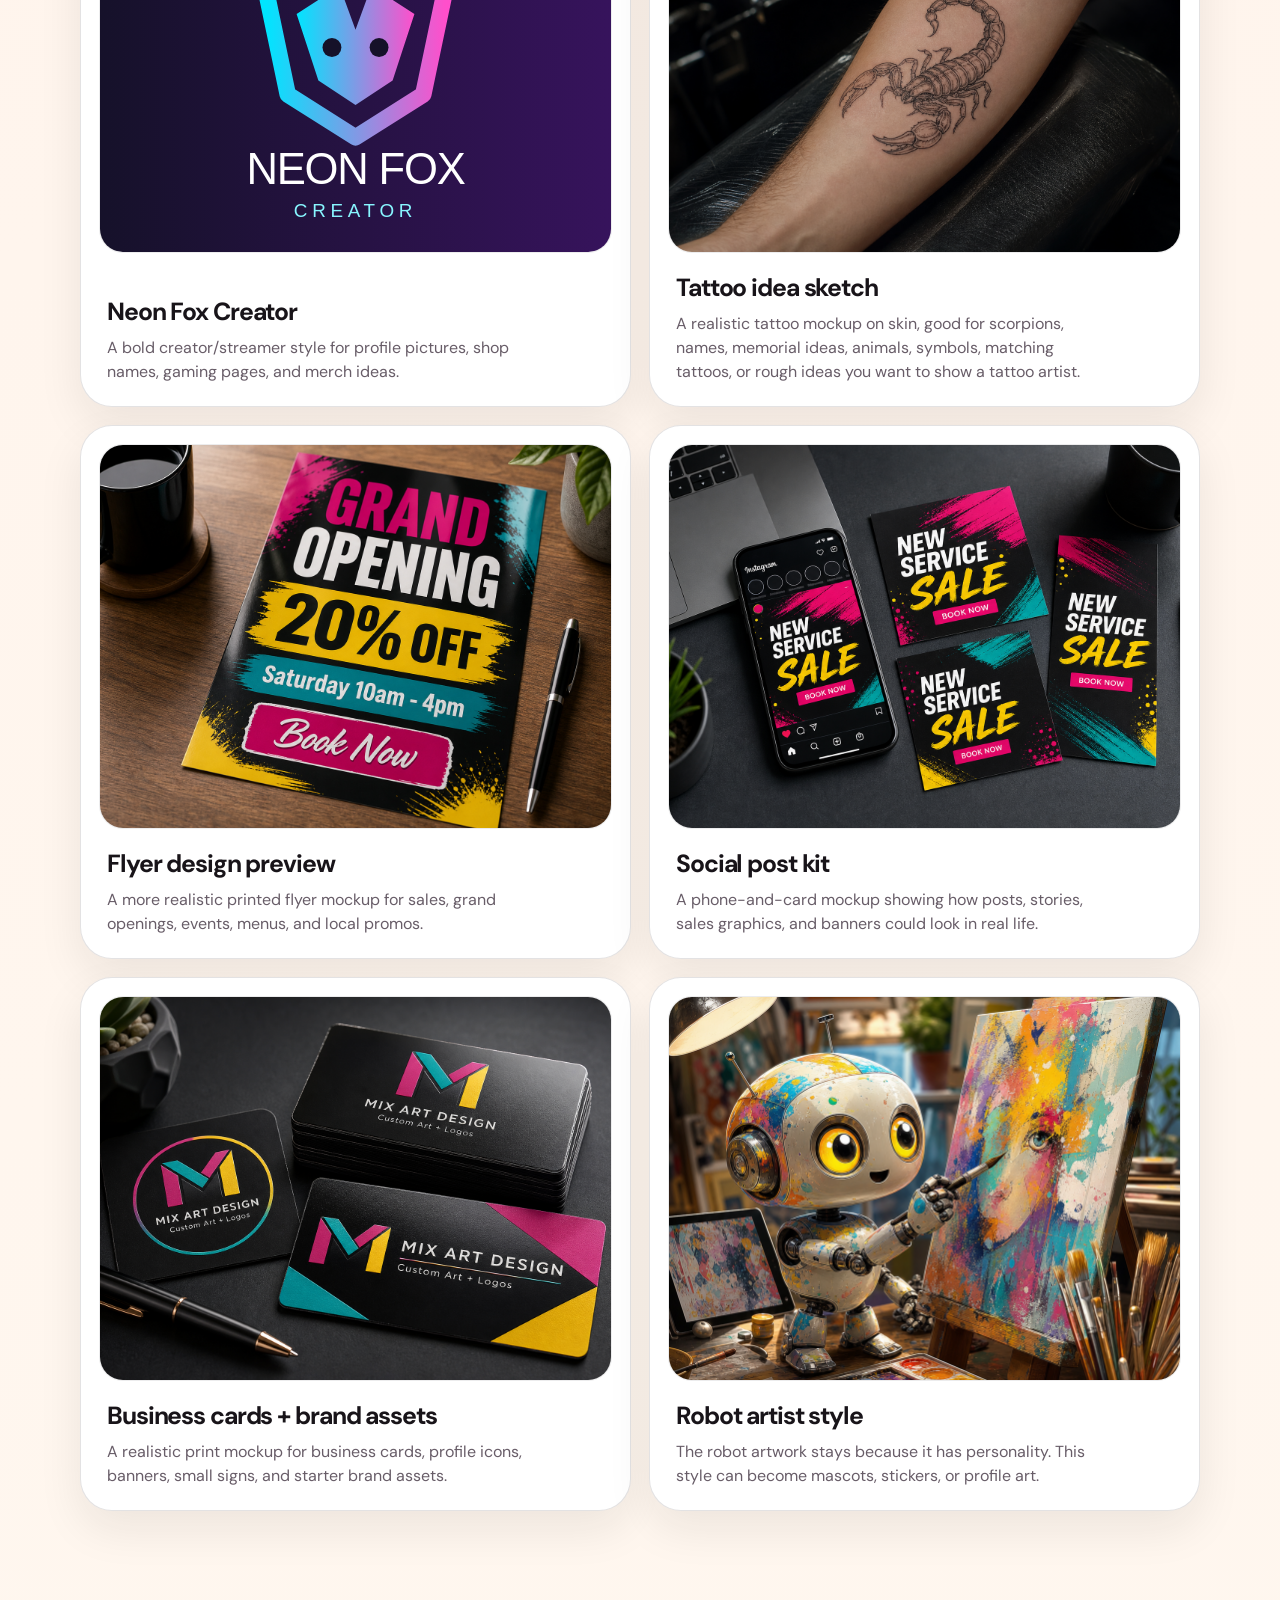
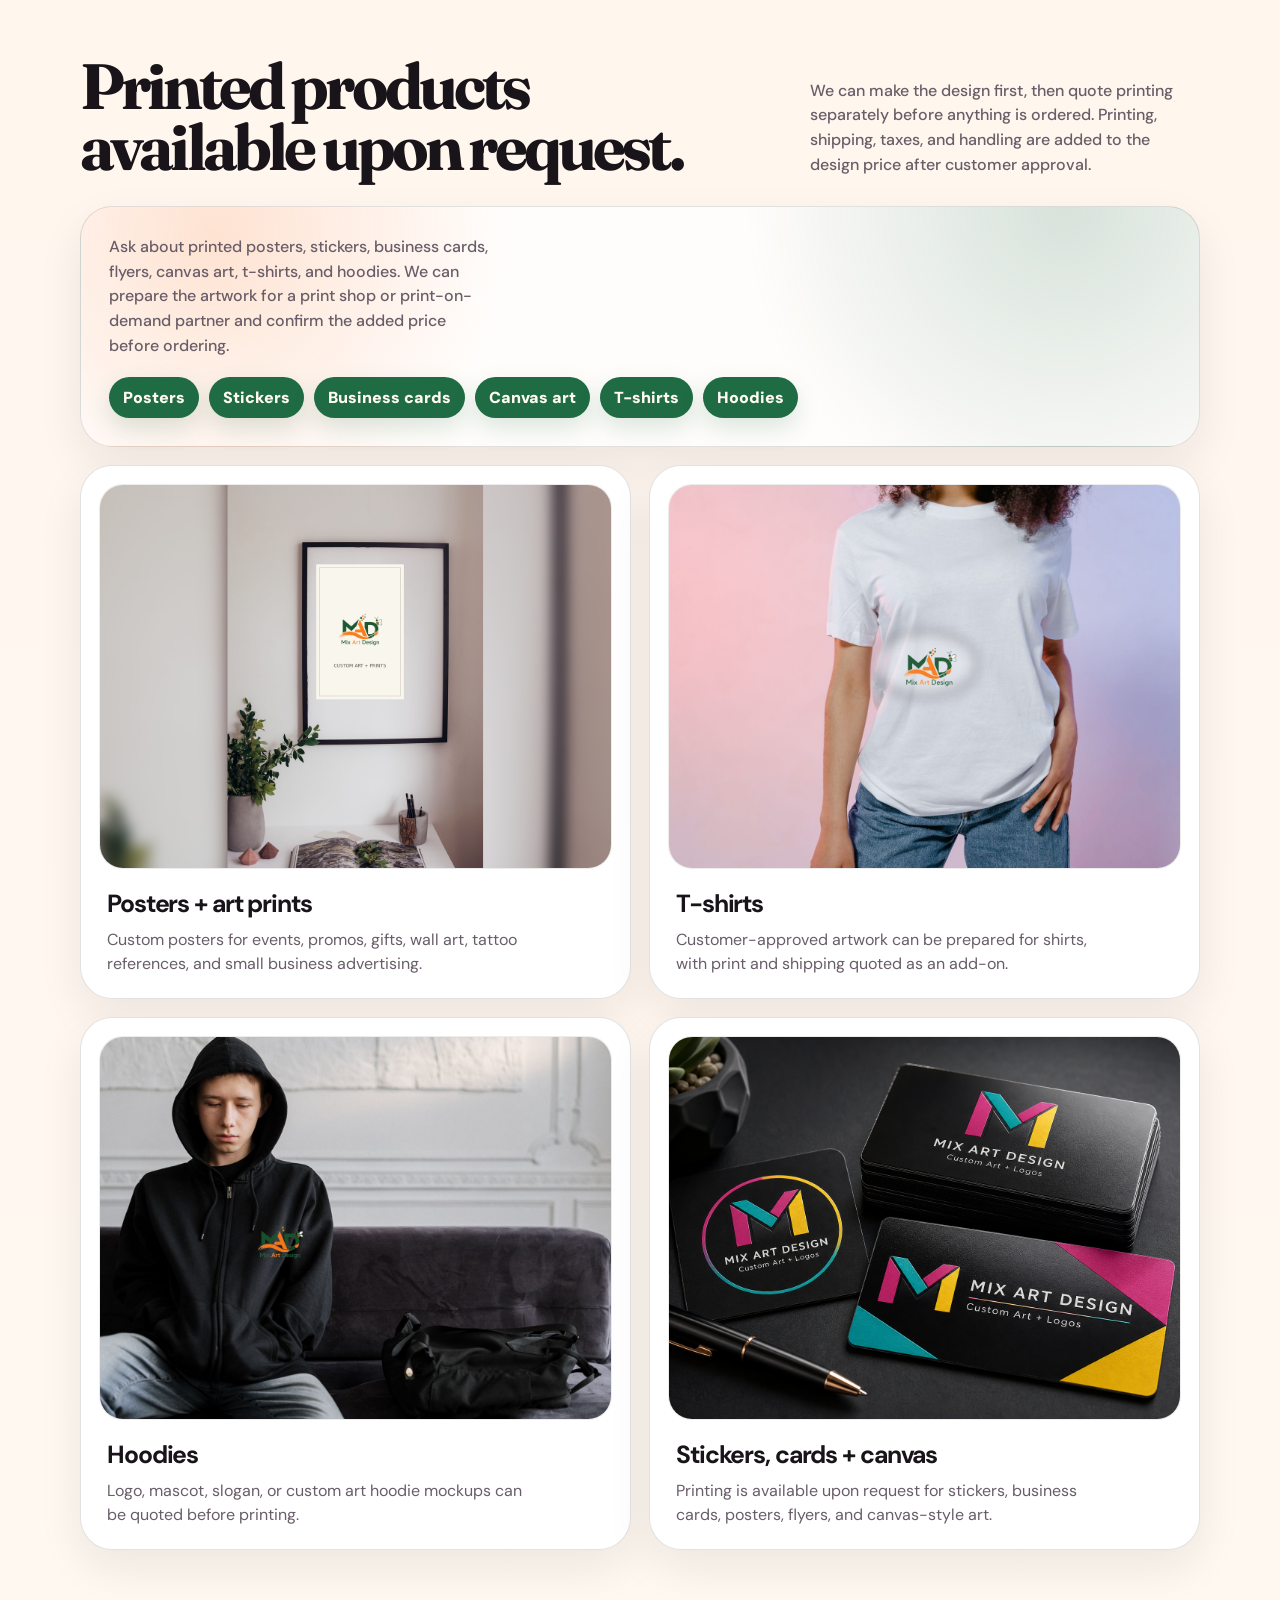
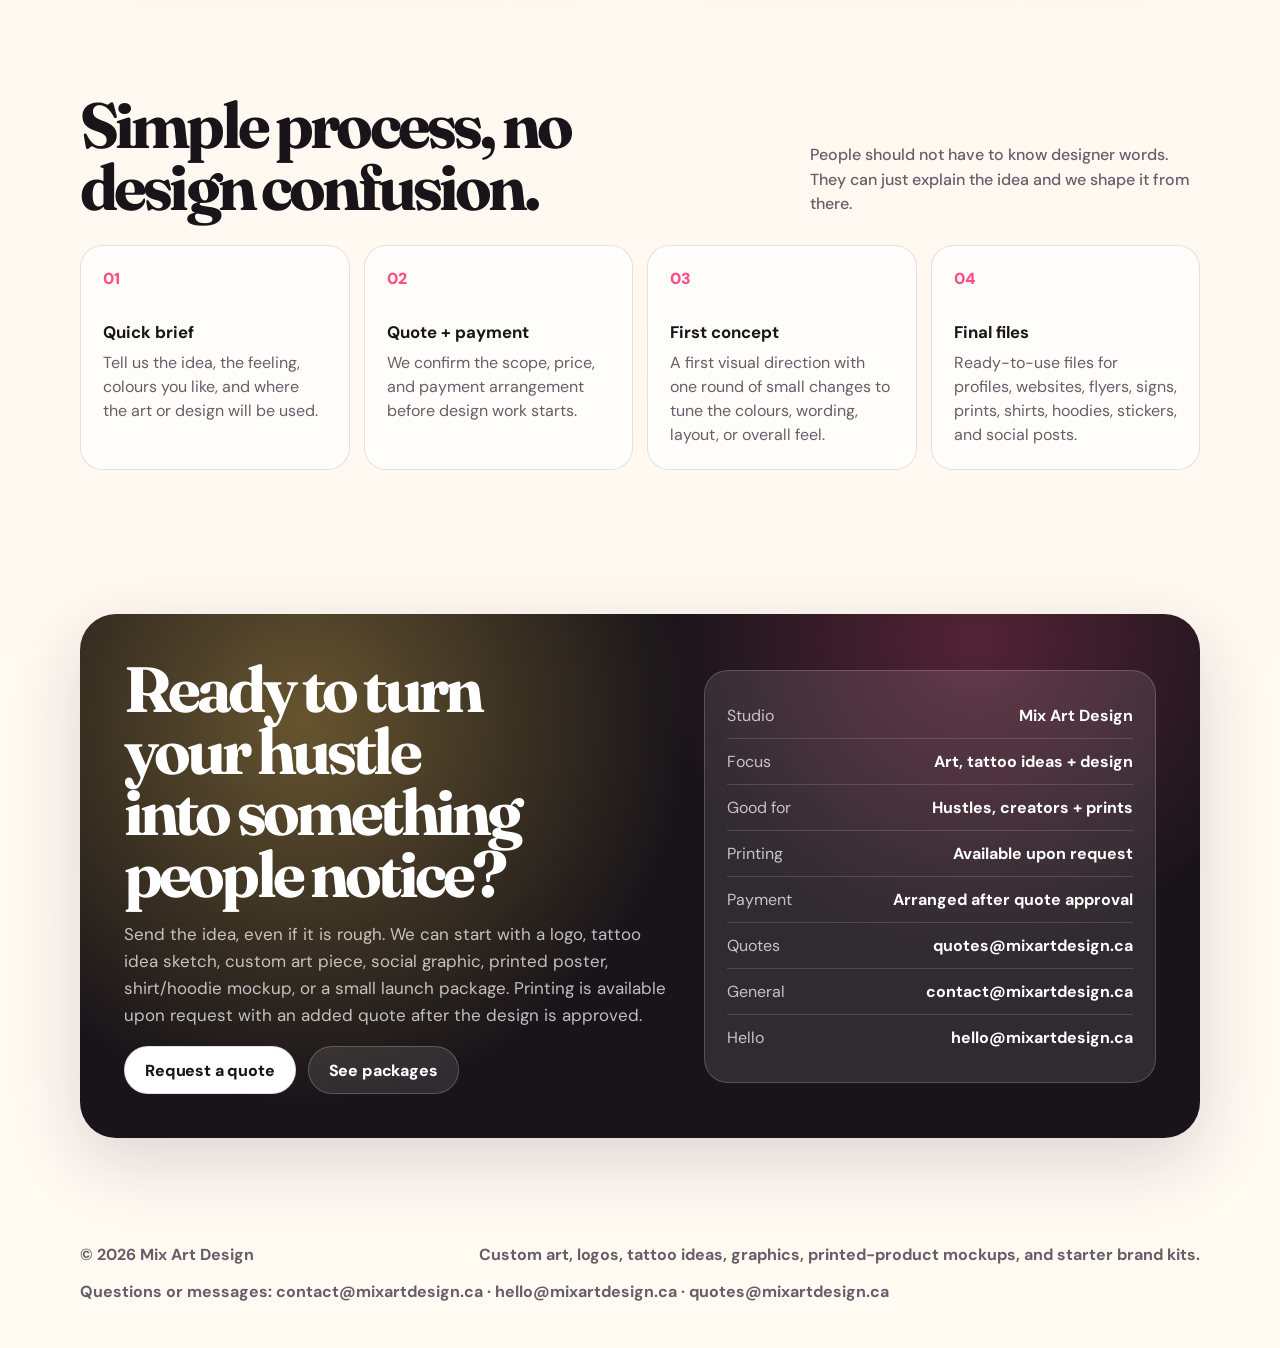
==== commit ca6be8ed: "feat: add selfie art preview" ====
--- a/index.html
+++ b/index.html
@@ -517,6 +517,8 @@
     .logo-preview.computer-repair img { filter: saturate(1.1) contrast(1.02); }
     .logo-preview.canvas-art { background: #fffaf2; aspect-ratio: 2 / 3; }
     .logo-preview.canvas-art img { object-fit: contain; }
+    .logo-preview.selfie-art { background: #fffaf2; aspect-ratio: 2 / 3; }
+    .logo-preview.selfie-art img { object-fit: cover; object-position: center; }
     .logo-preview.site-preview { background: #fff2d6; aspect-ratio: 4 / 5; }
     .logo-preview.site-preview img { object-fit: cover; }
     .logo-preview.tattoo-preview {
@@ -771,6 +773,15 @@
           </div>
         </article>
         <article class="portfolio-piece">
+          <div class="logo-preview selfie-art">
+            <img src="assets/artwork/cartoon-hippie-selfie-art.png?v=selfie-art-1" alt="Cartoon hippie selfie art portrait with bandana, beard, tie-dye colours, flowers, and psychedelic background">
+          </div>
+          <div class="piece-copy">
+            <h3>Selfie art</h3>
+            <p>A custom cartoon portrait preview showing how a selfie can become colourful personal art with a playful hippie theme.</p>
+          </div>
+        </article>
+        <article class="portfolio-piece">
           <div class="logo-preview site-preview">
             <img src="assets/artwork/mix-art-painting-site-preview.png?v=painting-site-preview-1" alt="Painted Mix Art Design website preview showing service artwork, signs, billboards, estimates, and painting ideas">
           </div>
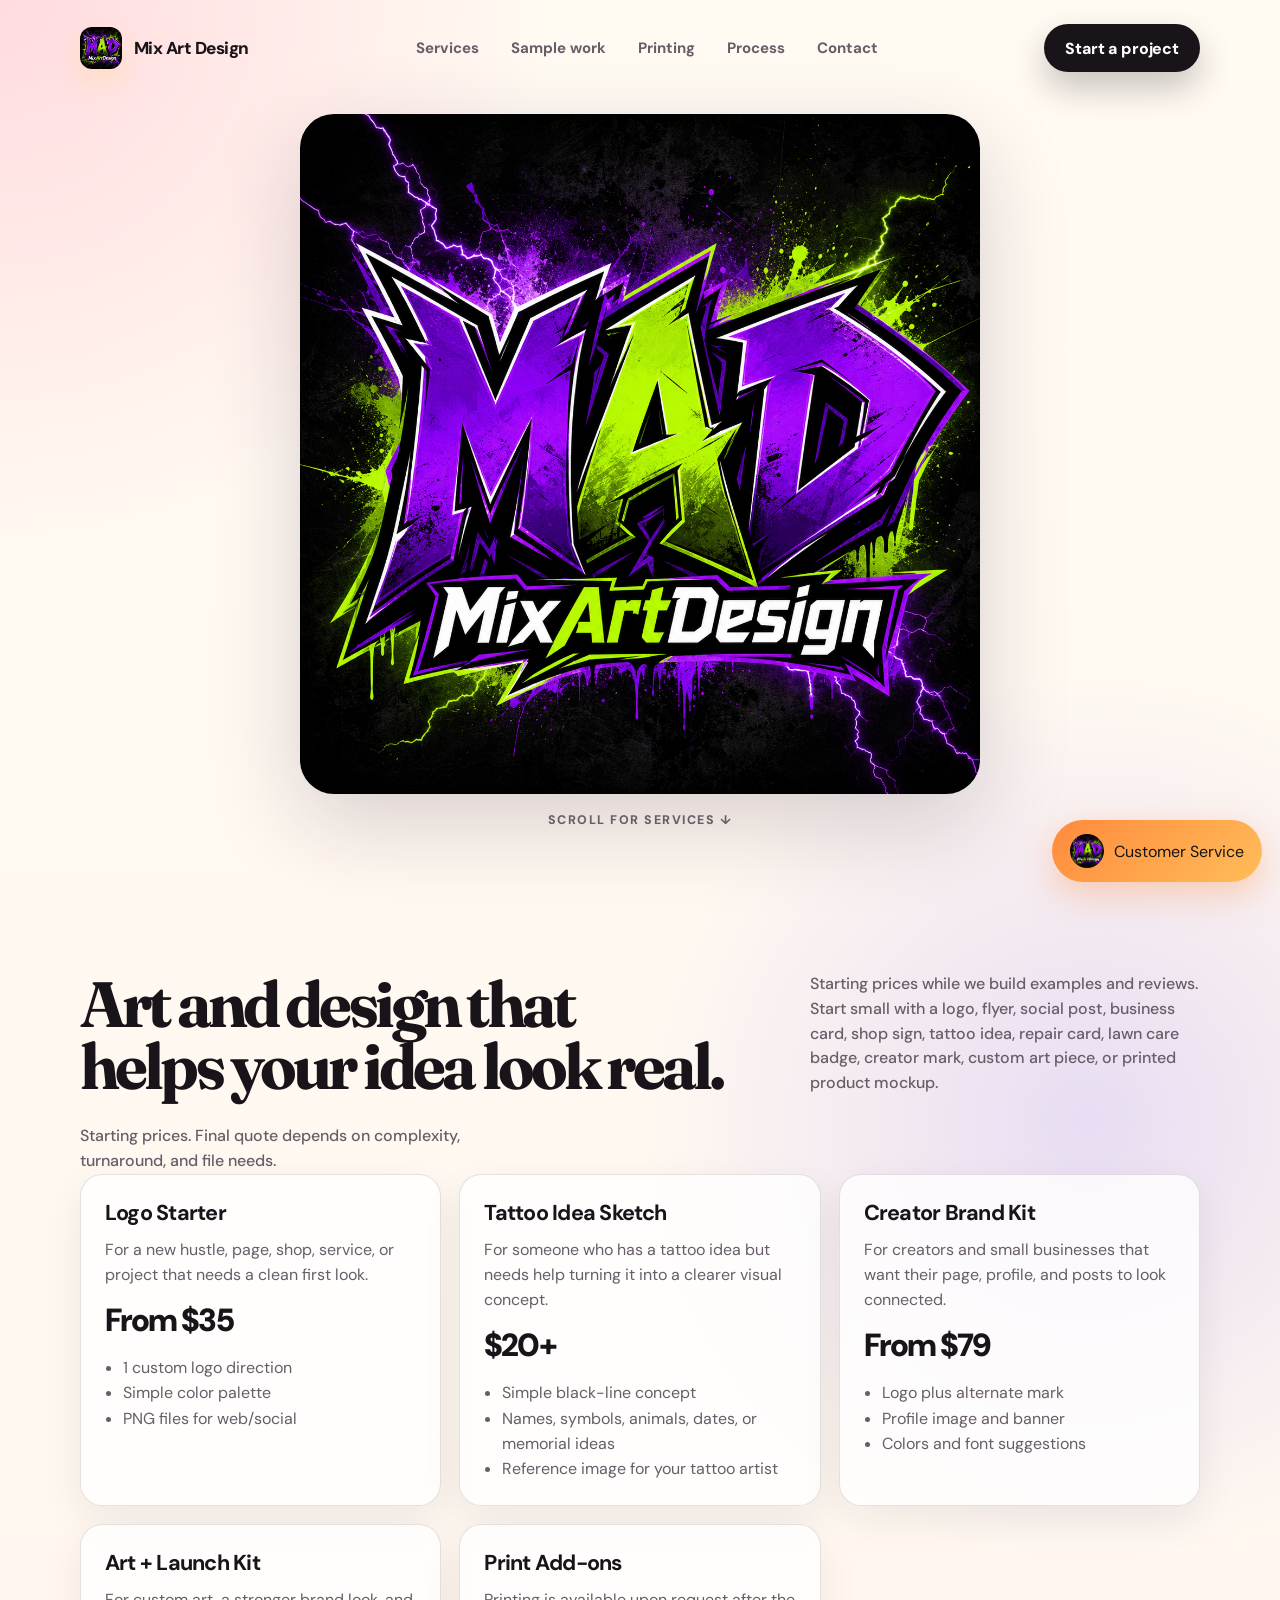
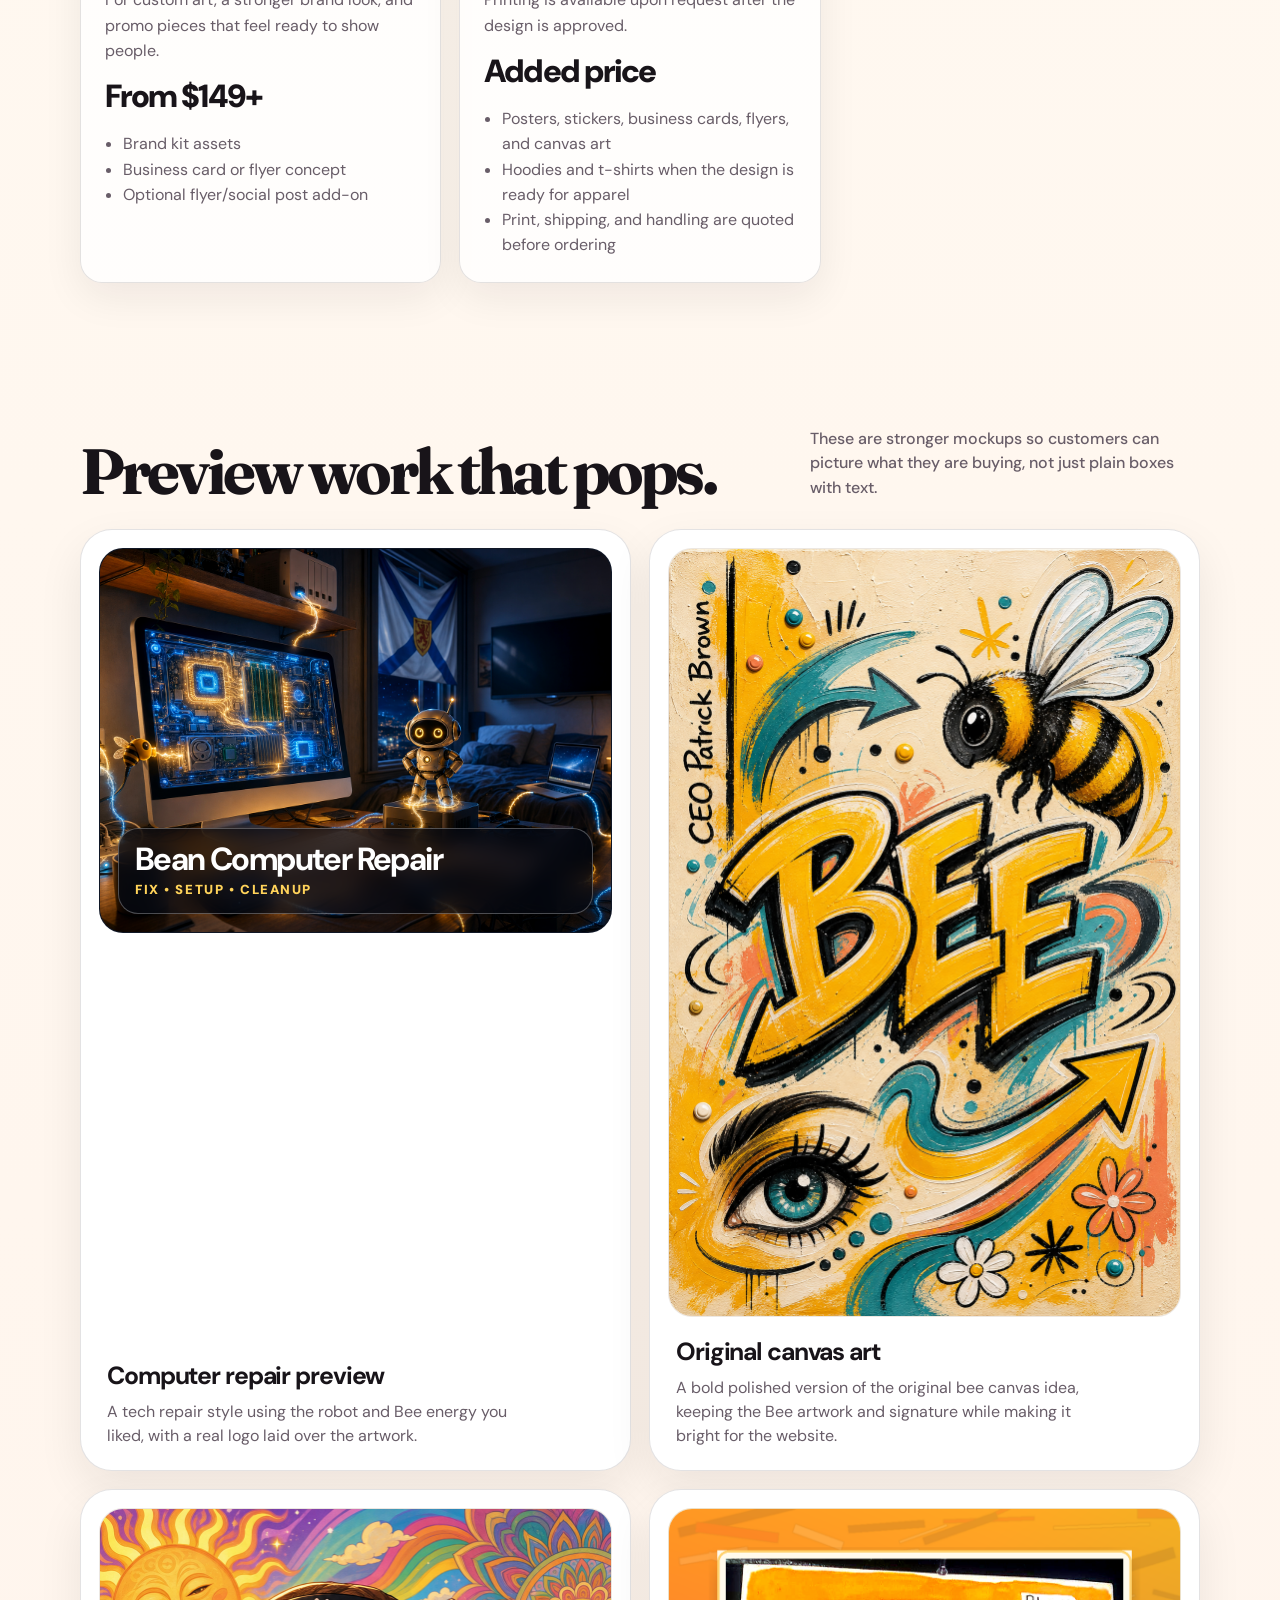
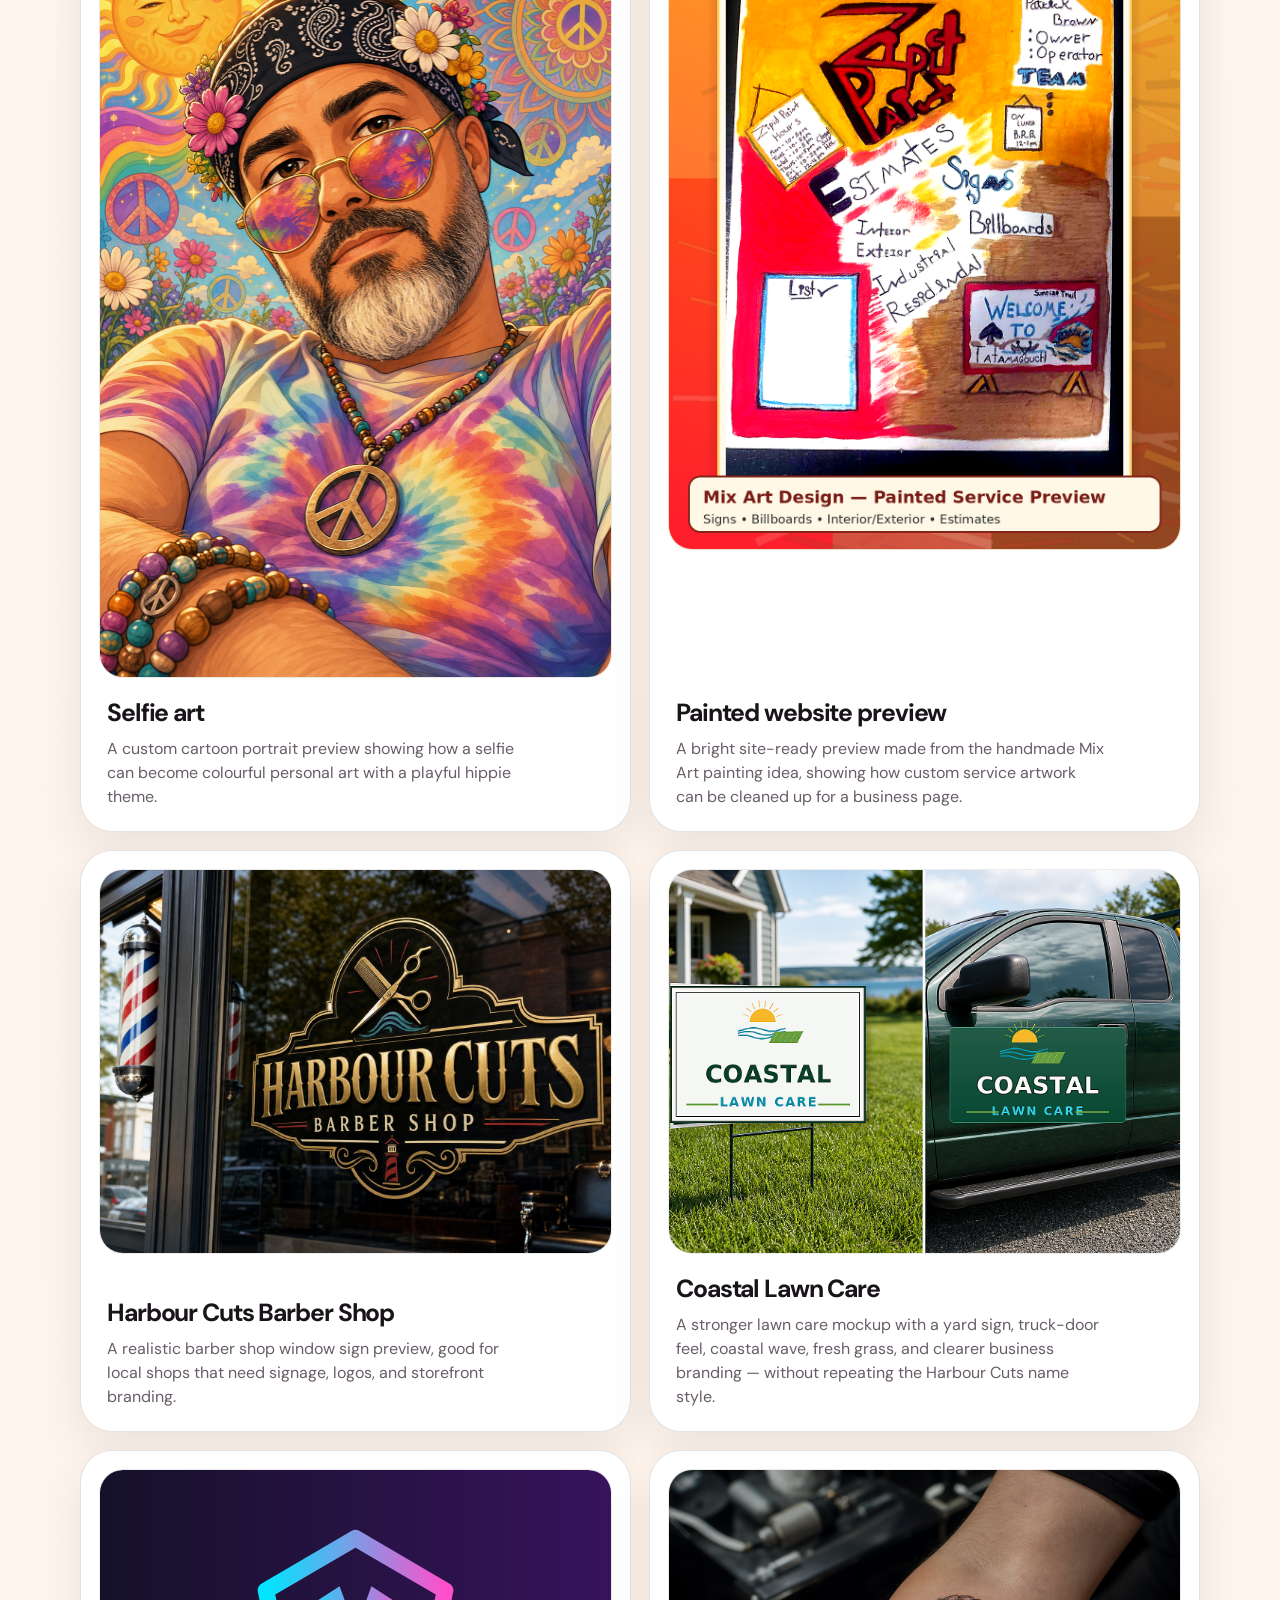
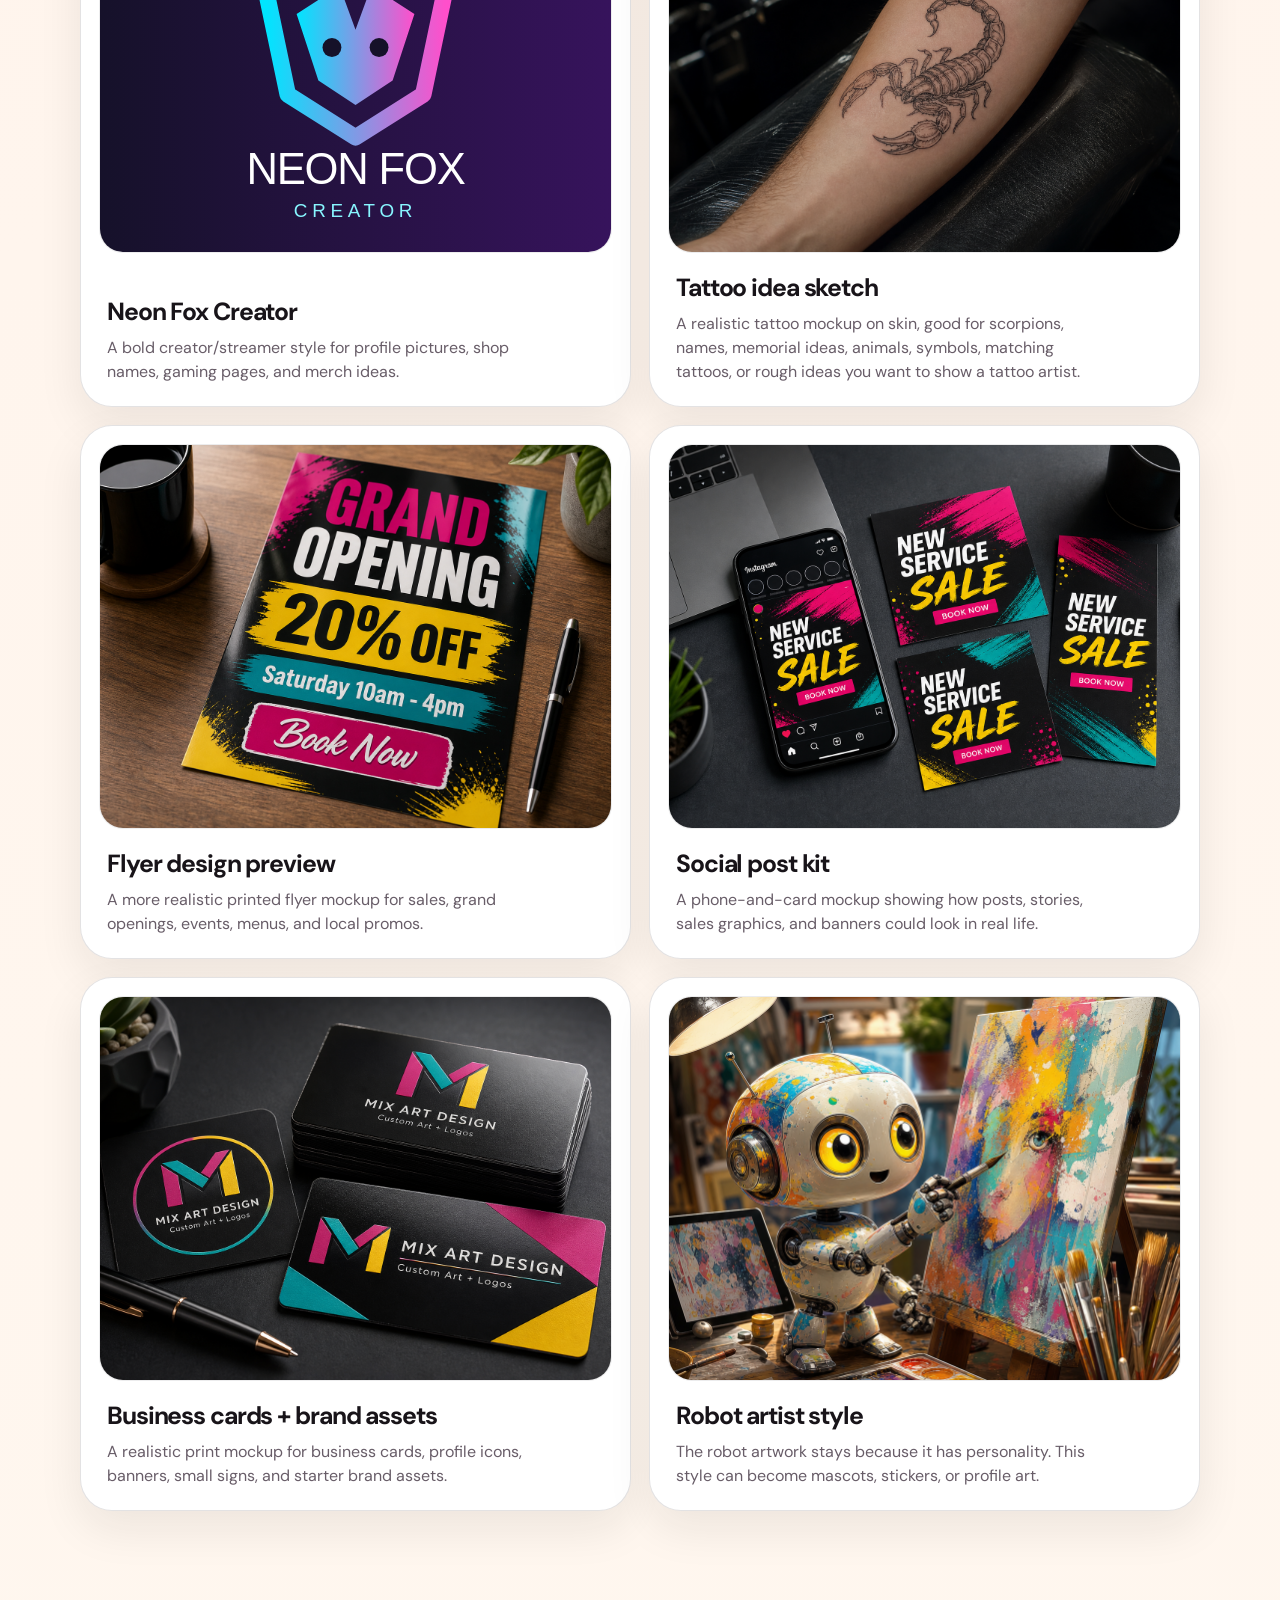
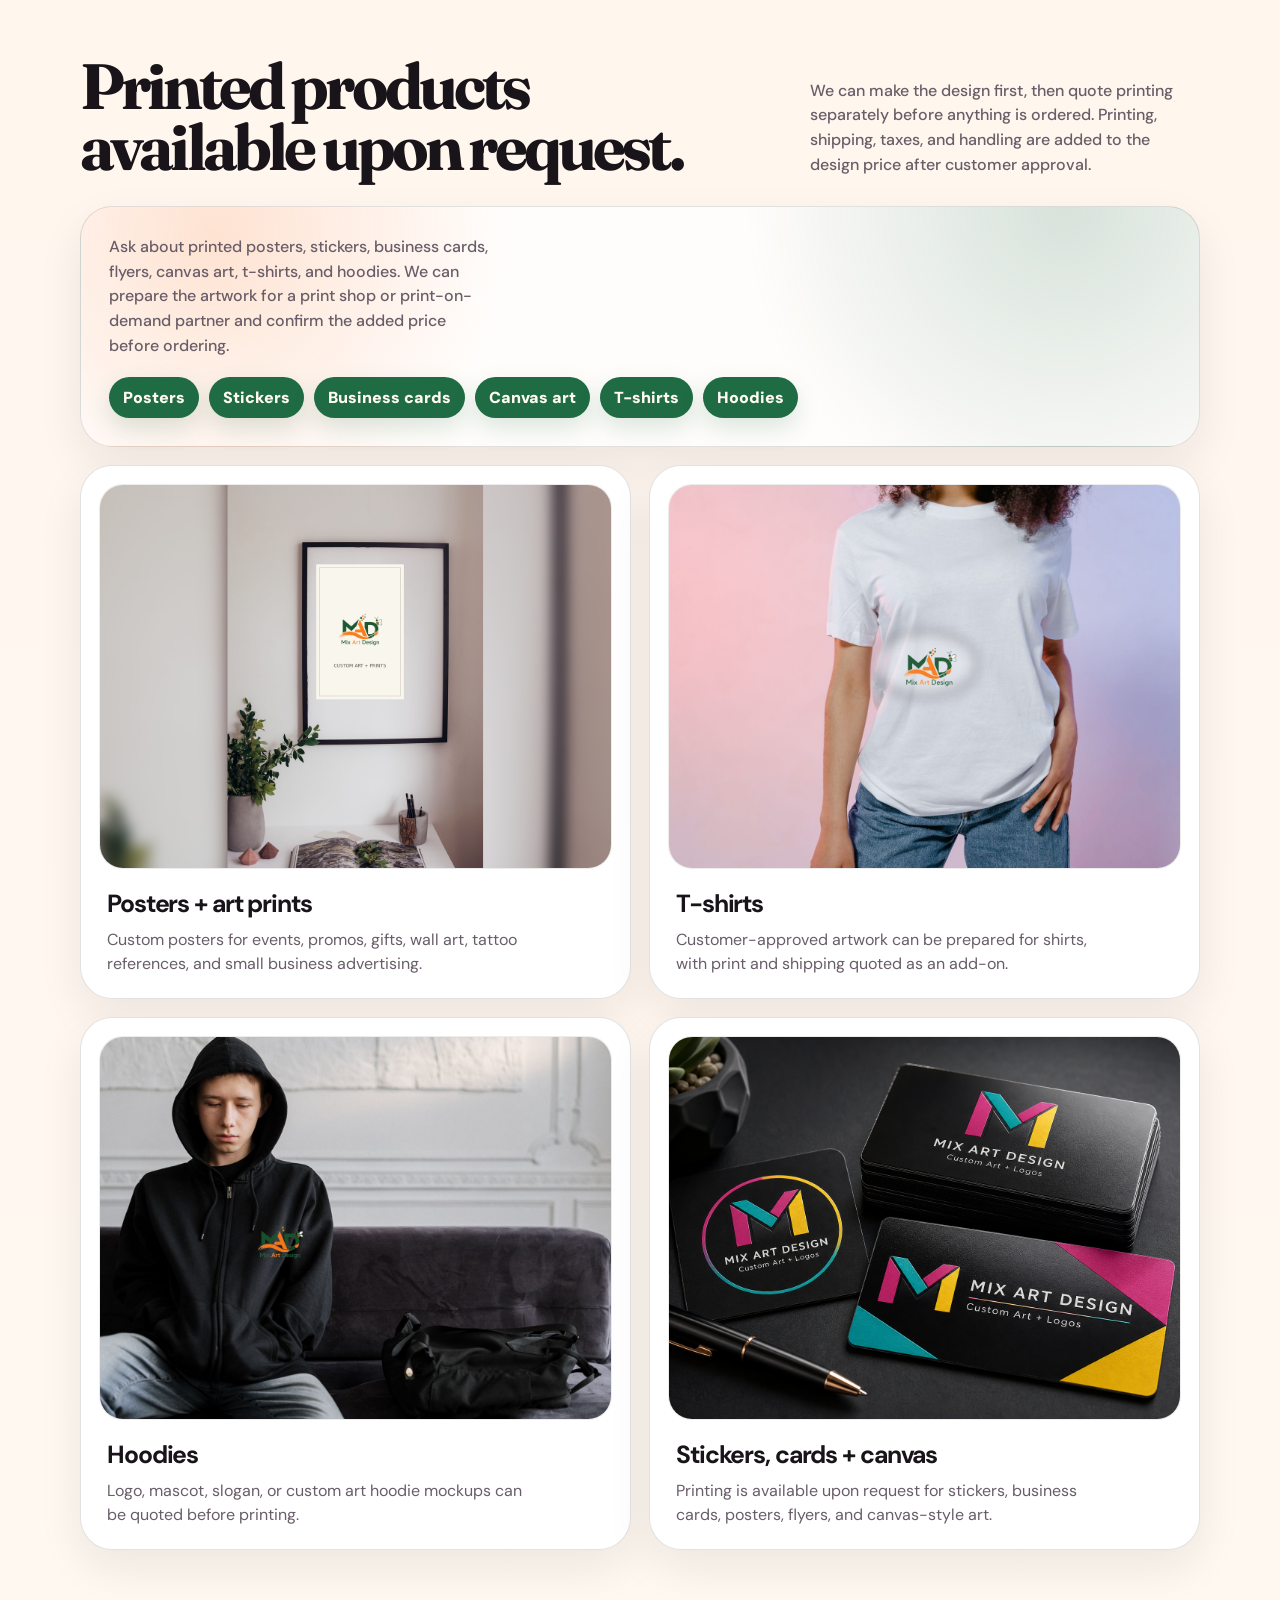
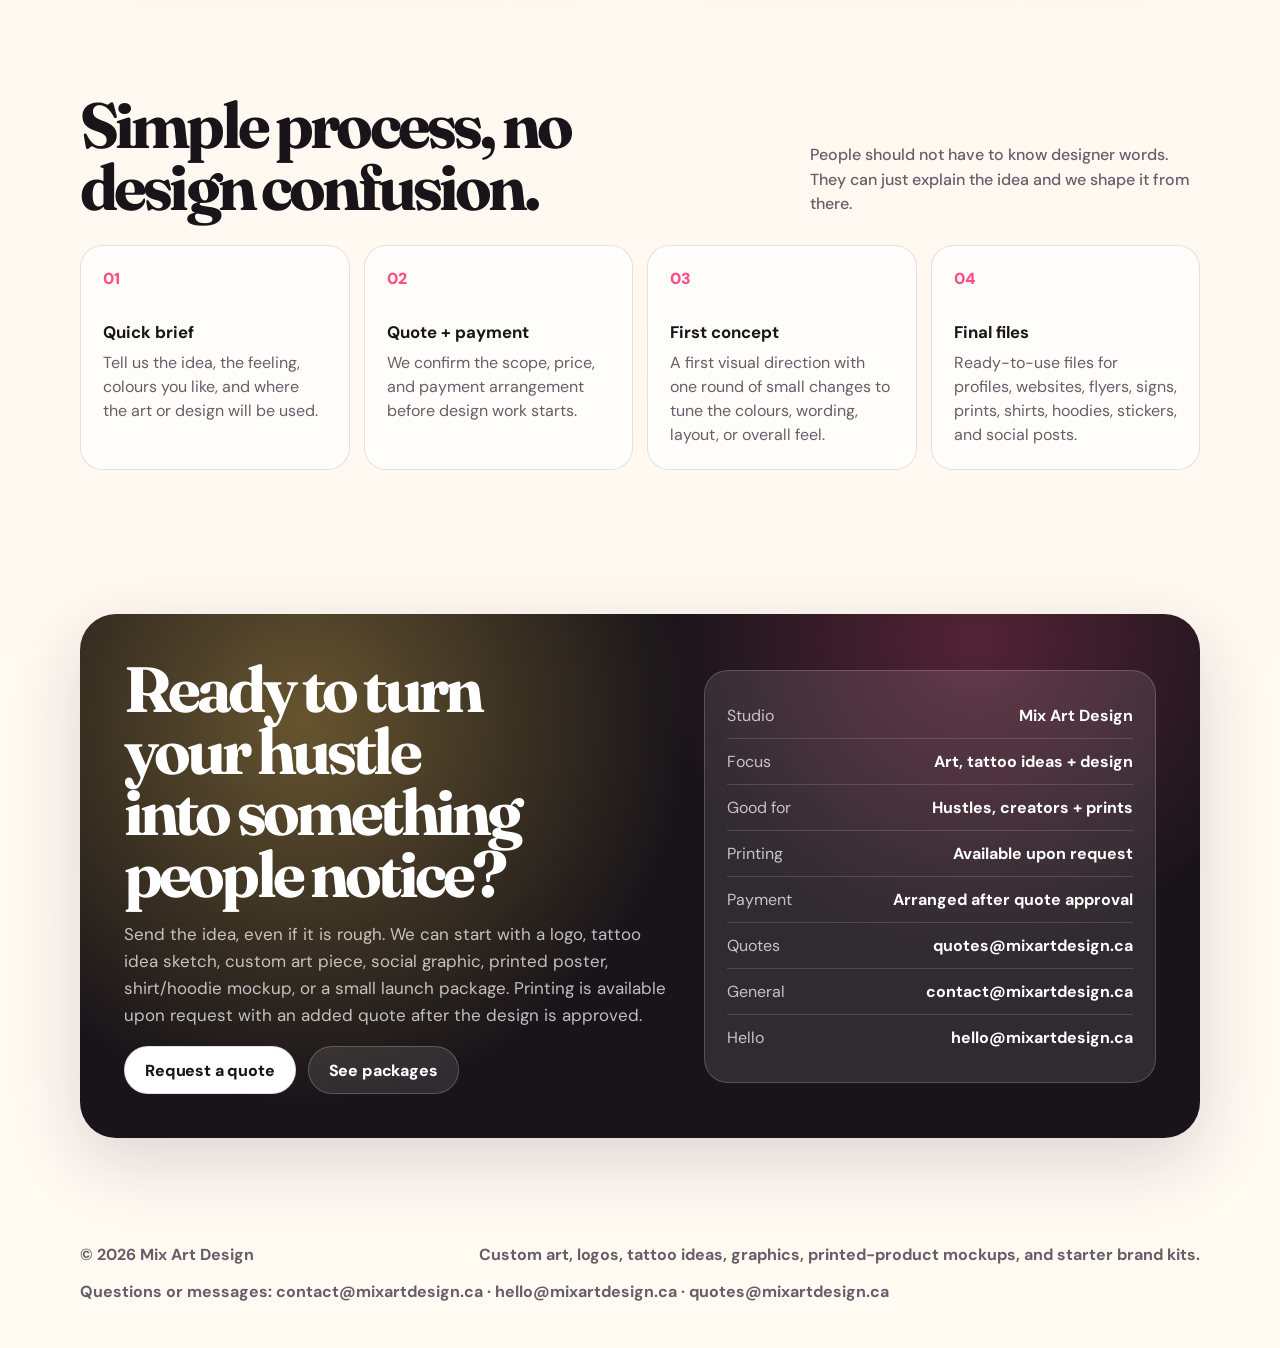
==== commit eb7e9010: "Update chat widget branding" ====
--- a/index.html
+++ b/index.html
@@ -658,7 +658,7 @@
       footer { display: block; }
     }
   </style>
-  <link rel="stylesheet" href="assets/bean-manager-chat.css">
+  <link rel="stylesheet" href="assets/bean-manager-chat.css?v=customer-service-logo-1">
 </head>
 <body>
   <header class="site-shell nav" aria-label="Main navigation">
@@ -964,6 +964,6 @@
     <span>Custom art, logos, tattoo ideas, graphics, printed-product mockups, and starter brand kits.</span>
     <span>Questions or messages: contact@mixartdesign.ca · hello@mixartdesign.ca · quotes@mixartdesign.ca</span>
   </footer>
-  <script src="assets/bean-manager-chat.js" defer></script>
+  <script src="assets/bean-manager-chat.js?v=customer-service-logo-1" defer></script>
 </body>
 </html>
--- a/assets/bean-manager-chat.css
+++ b/assets/bean-manager-chat.css
@@ -28,13 +28,20 @@
   font: inherit;
 }
 
-.bean-chat-launcher span:first-child {
+.bean-chat-launcher-icon {
   display: inline-grid;
   place-items: center;
-  width: 28px;
-  height: 28px;
+  width: 34px;
+  height: 34px;
   border-radius: 50%;
   background: rgba(255,255,255,0.72);
+  overflow: hidden;
+}
+
+.bean-chat-launcher-icon img {
+  width: 100%;
+  height: 100%;
+  object-fit: cover;
 }
 
 .bean-chat-panel {
@@ -73,7 +80,12 @@
   background: #fff3e8;
   display: grid;
   place-items: center;
-  font-size: 24px;
+  overflow: hidden;
+}
+.bean-chat-avatar img {
+  width: 100%;
+  height: 100%;
+  object-fit: cover;
 }
 .bean-chat-title strong { display: block; }
 .bean-chat-title small { display: block; color: rgba(255,255,255,0.72); margin-top: 2px; }
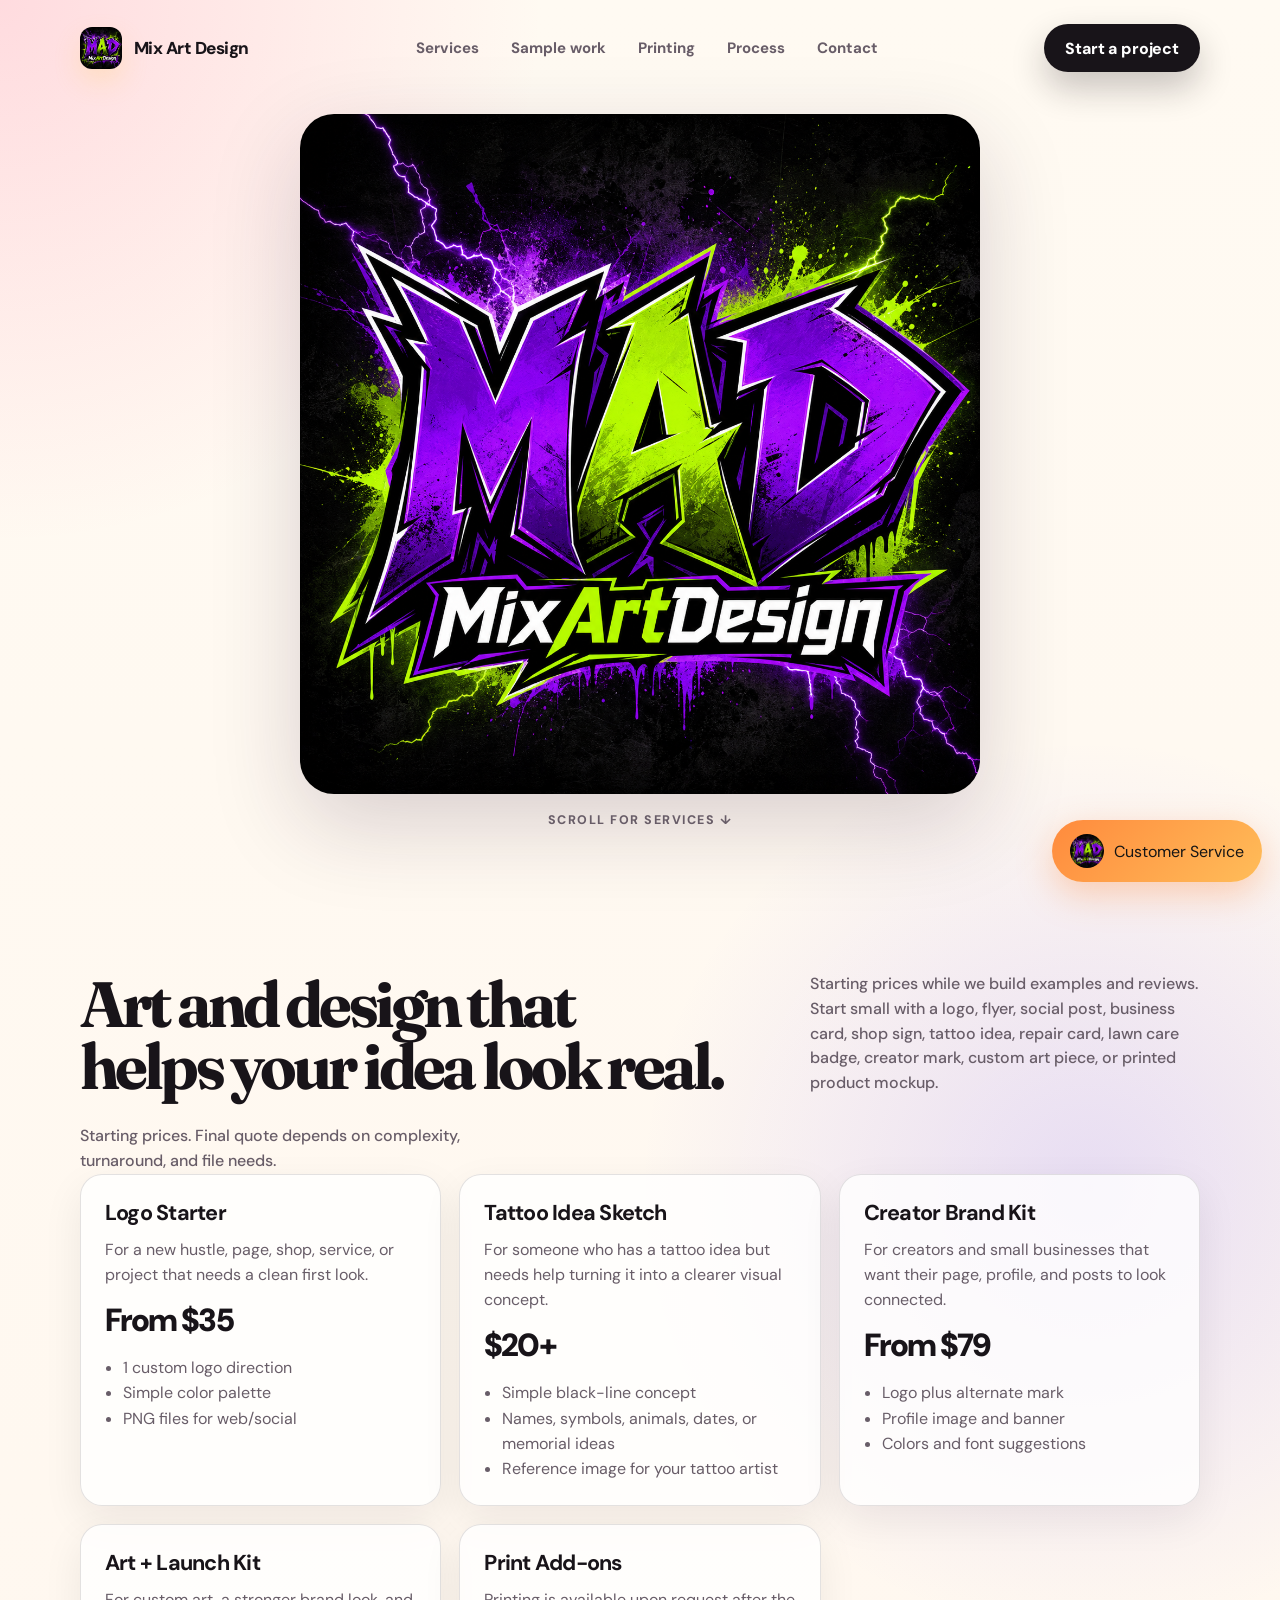
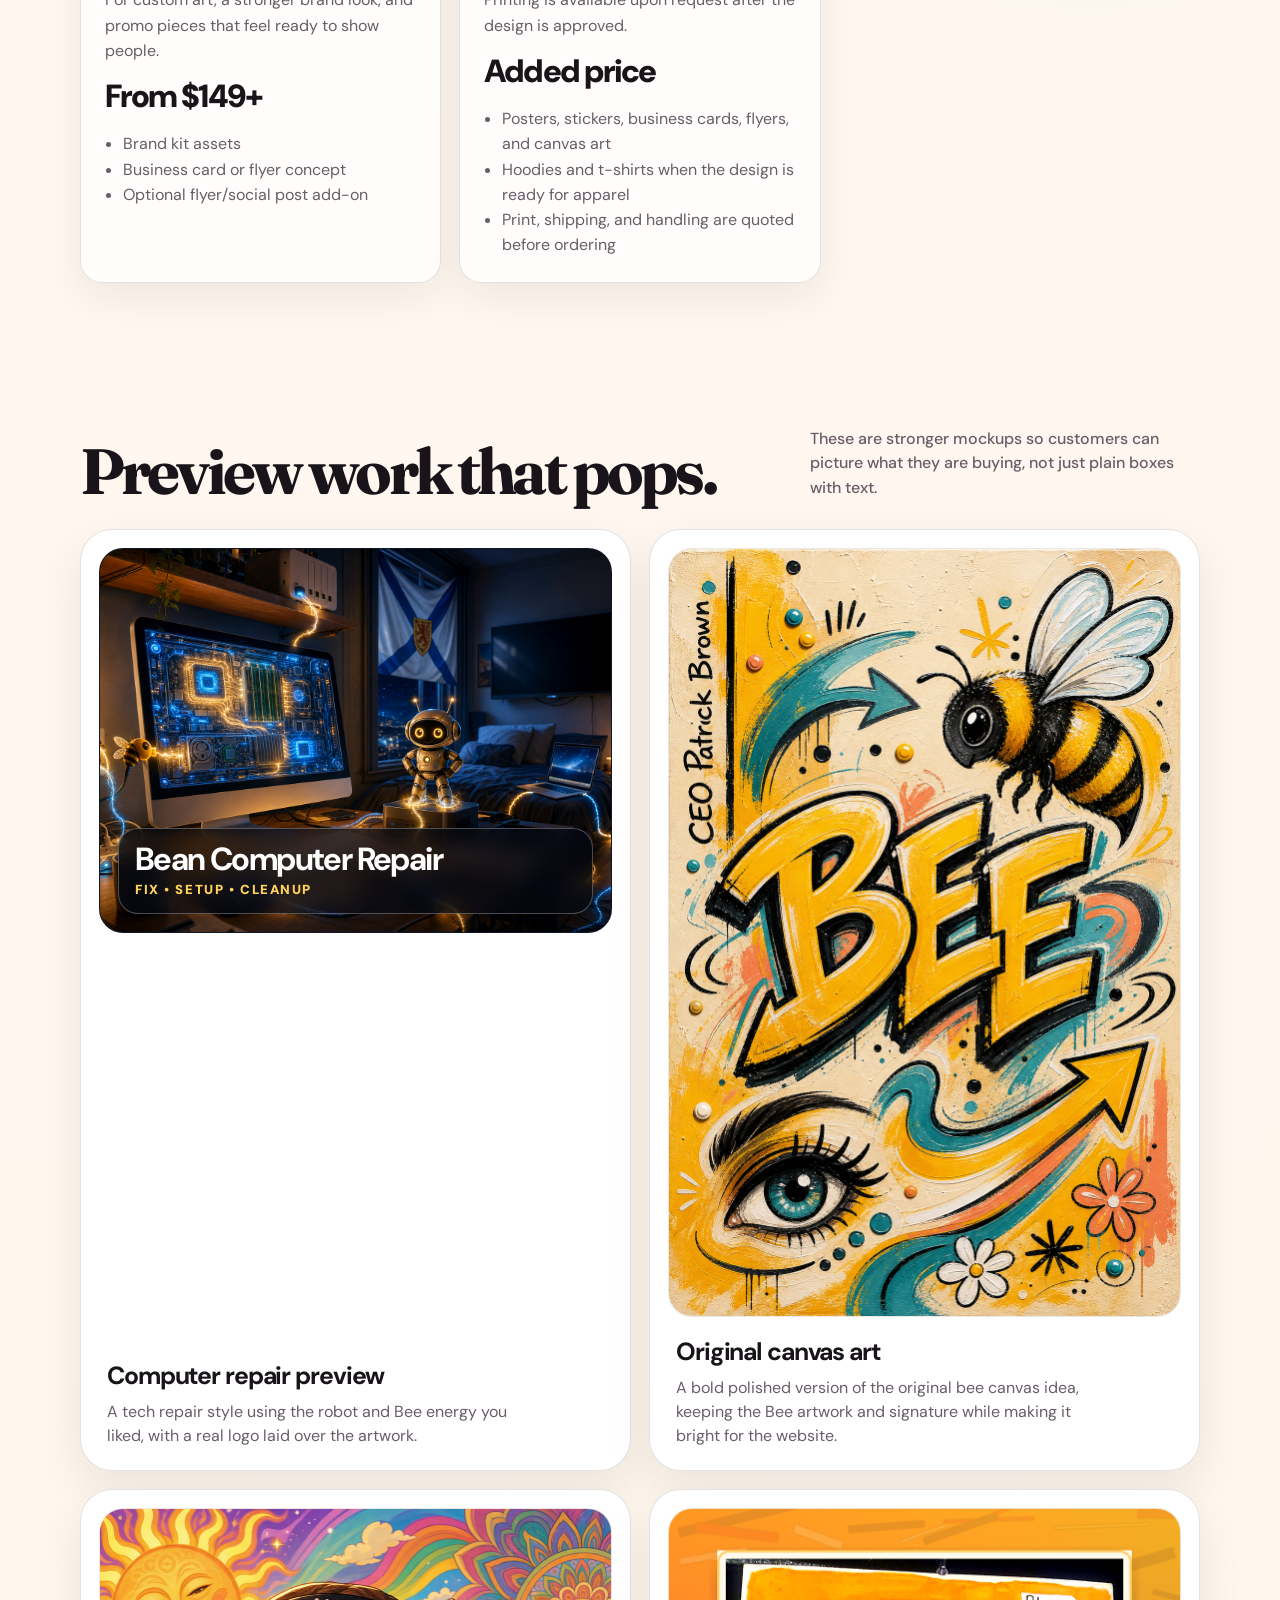
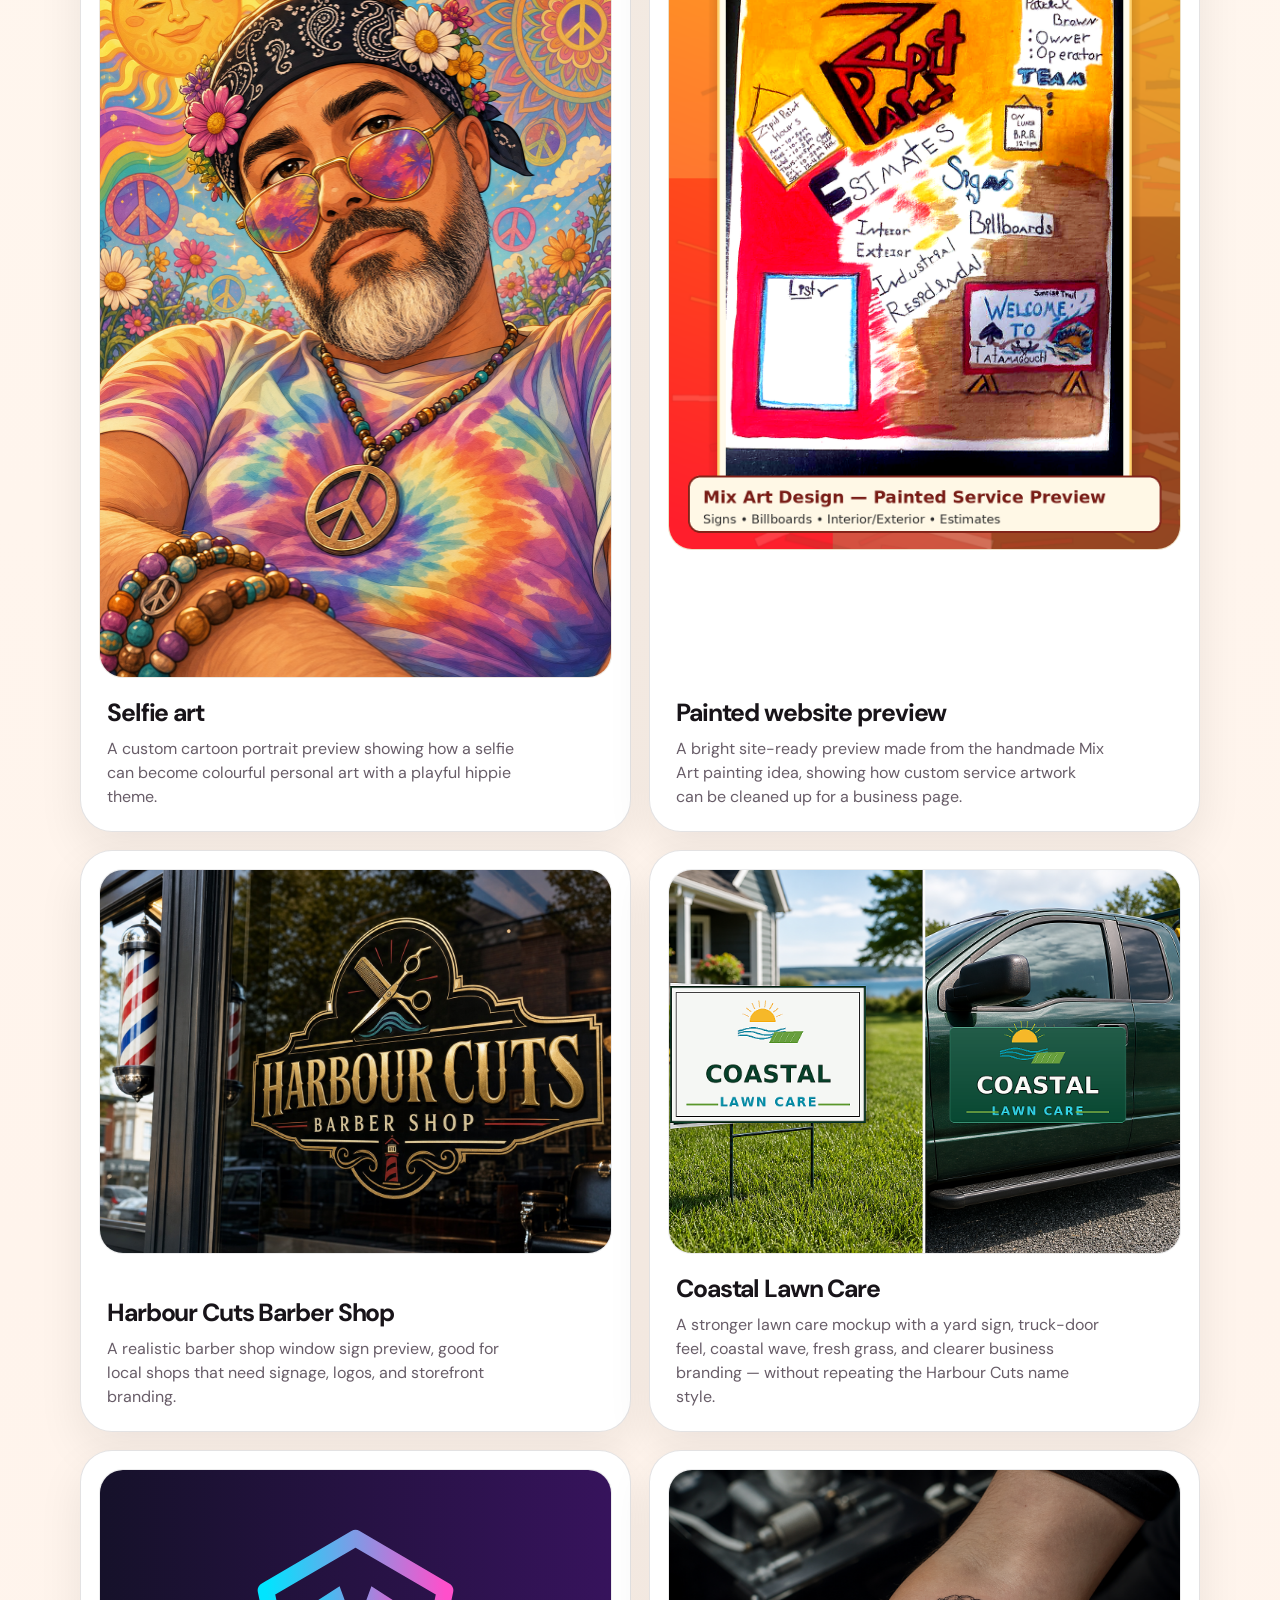
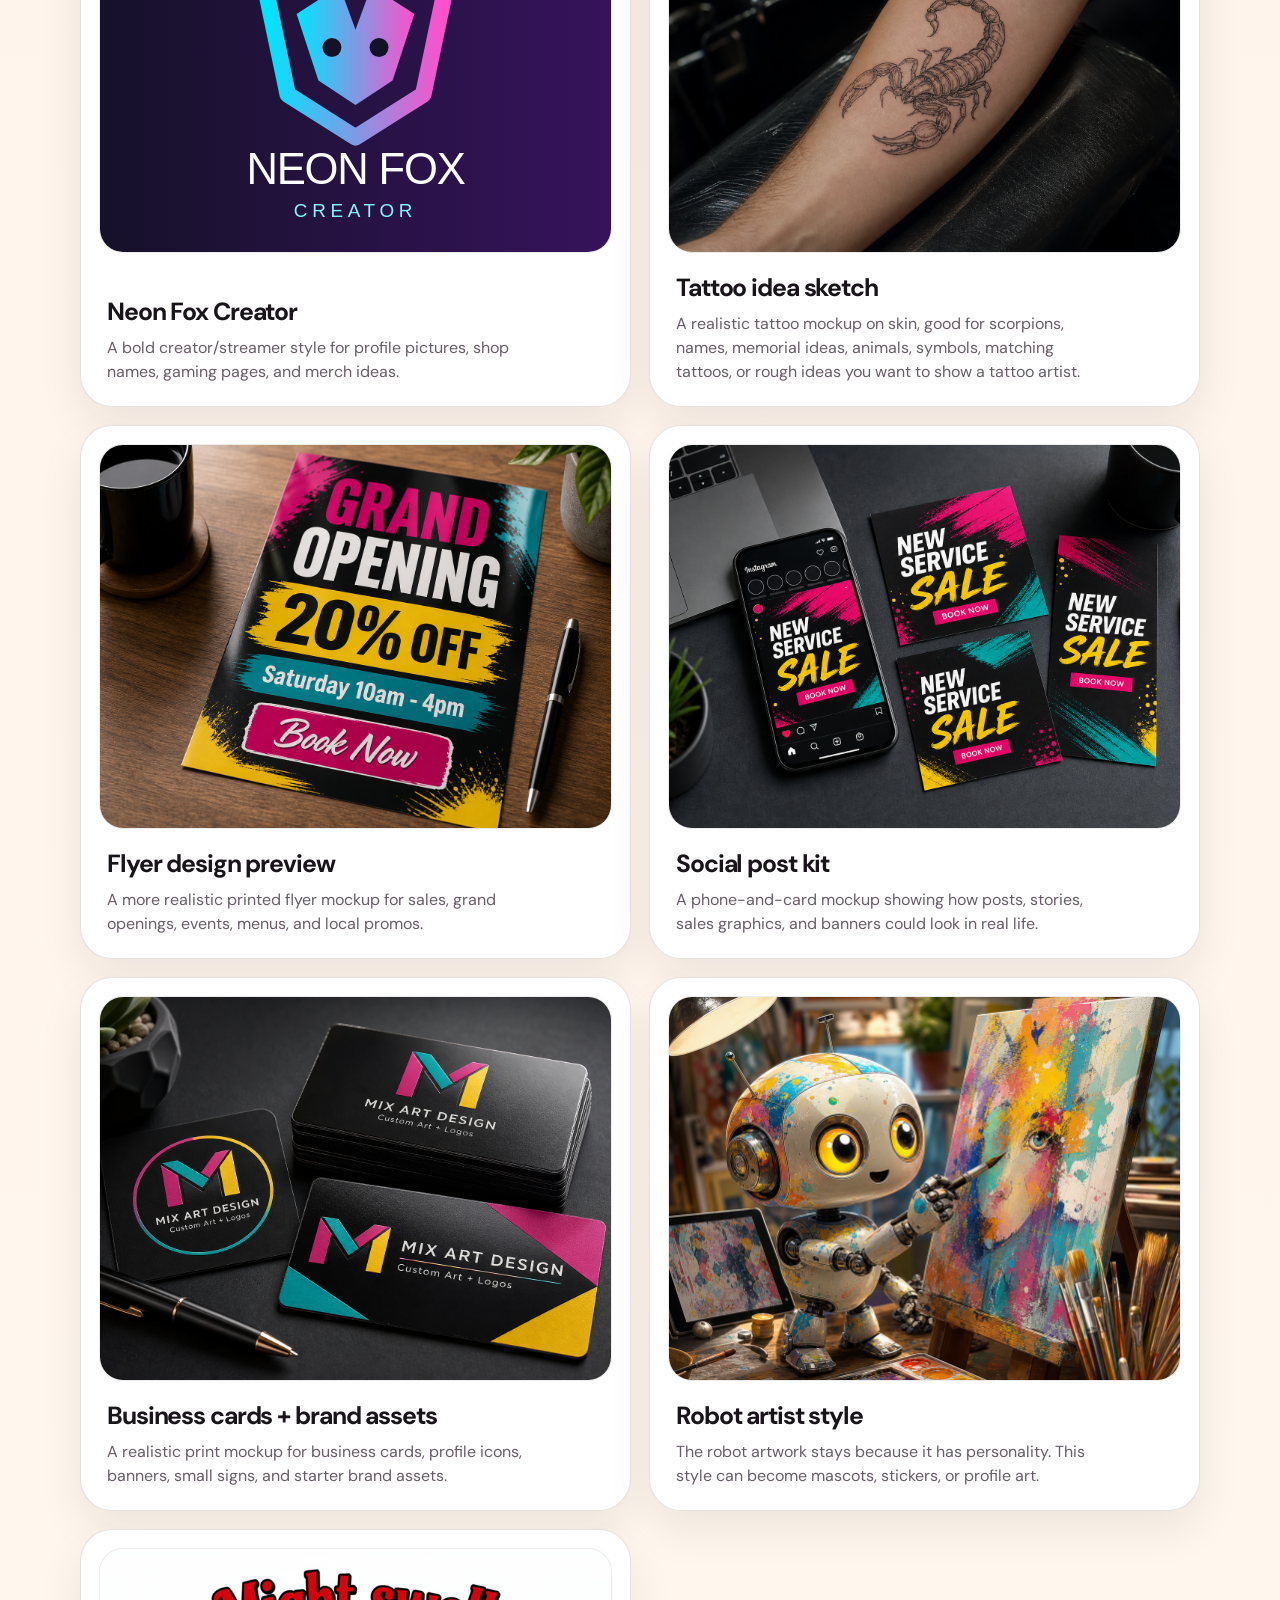
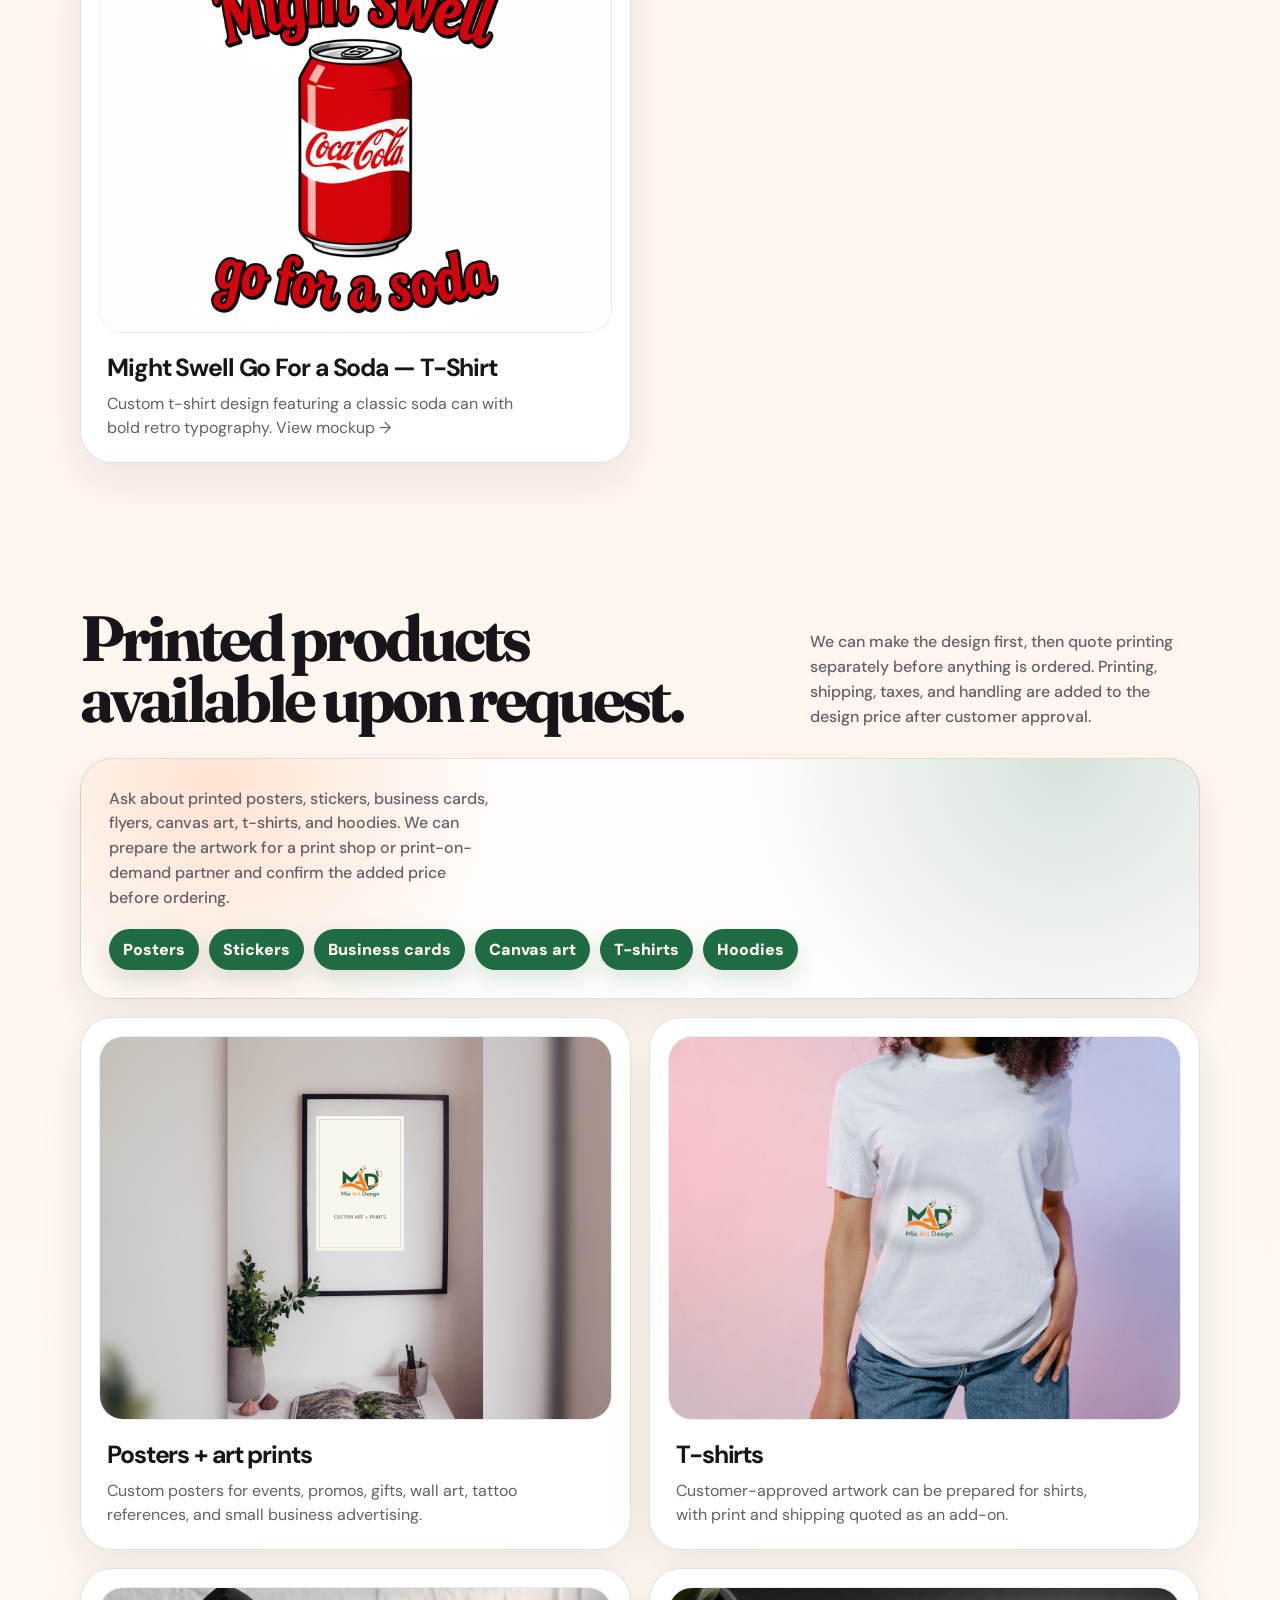
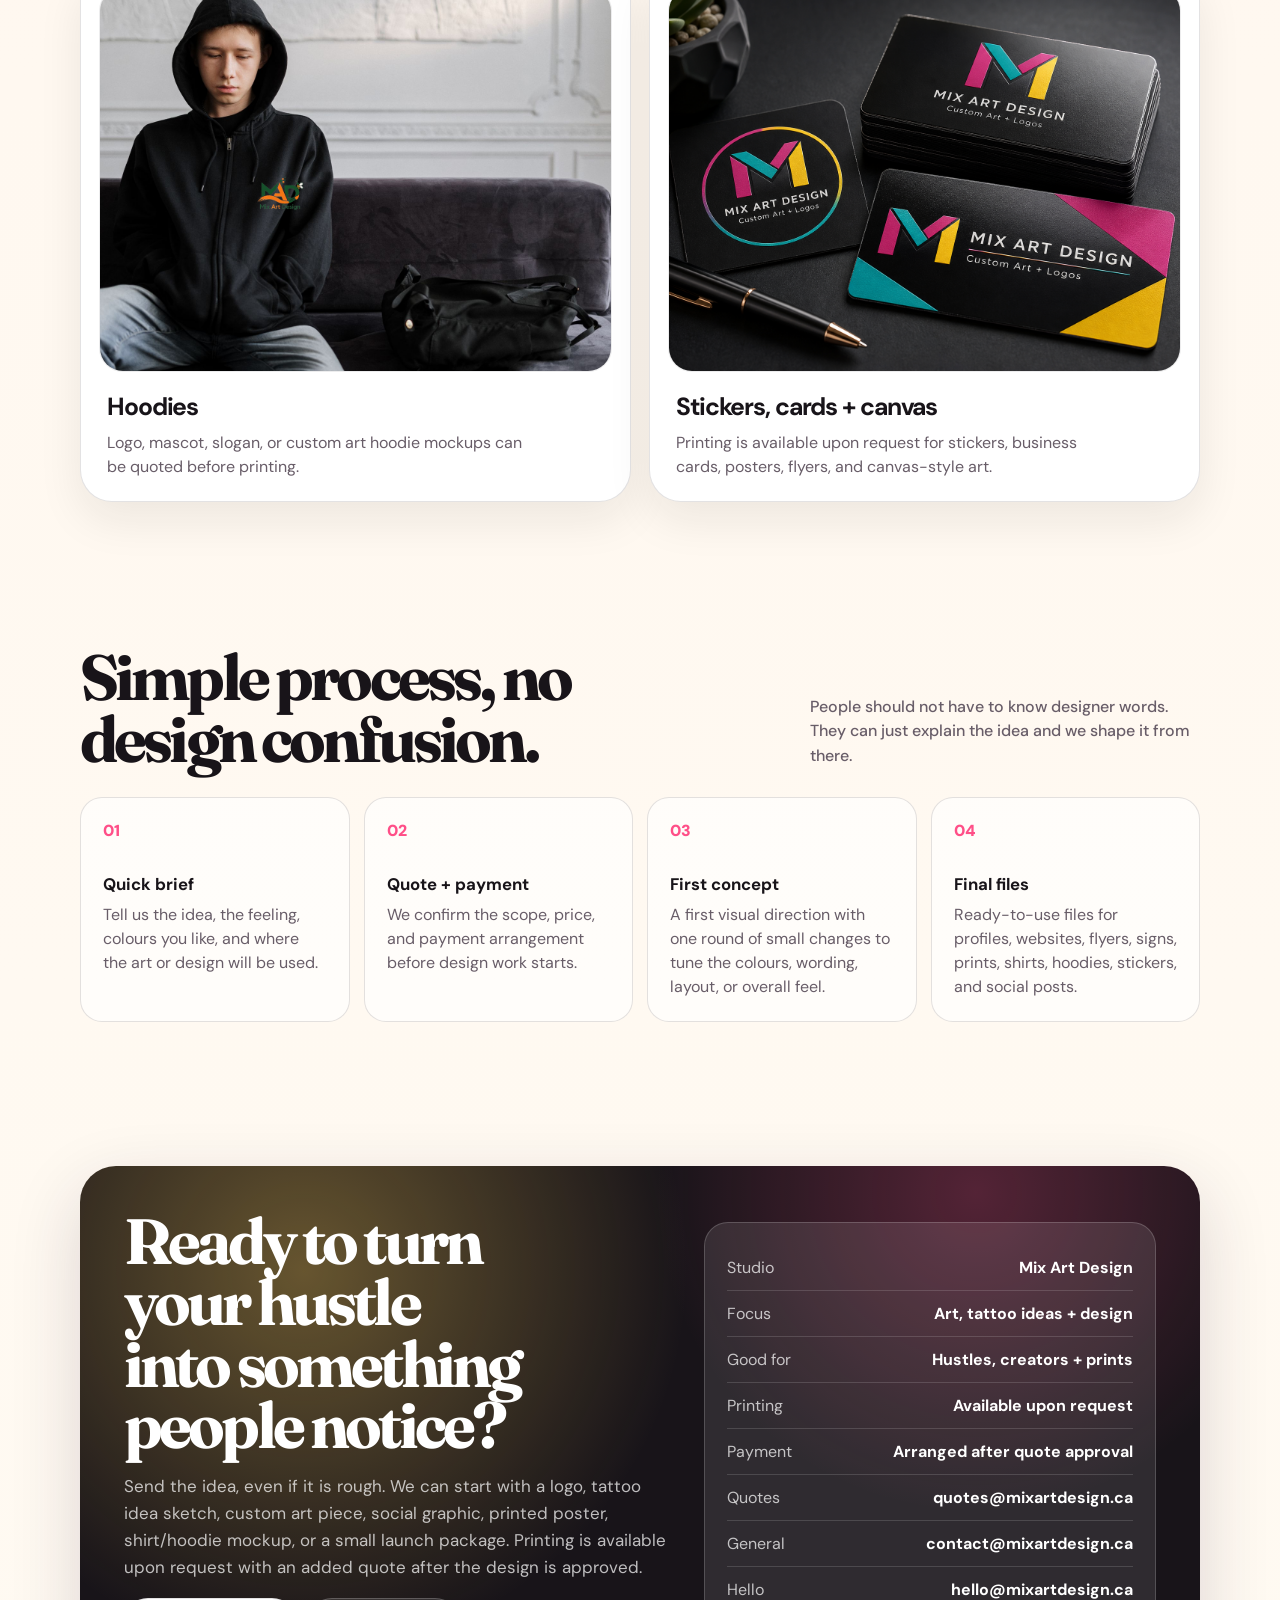
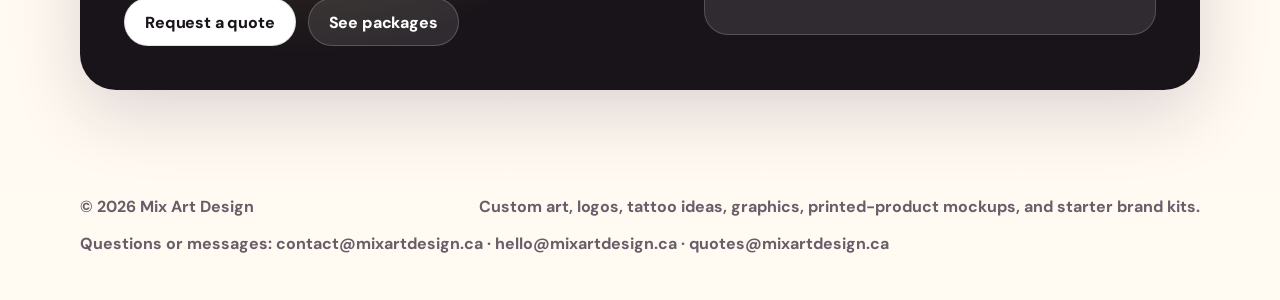
==== commit 7bf7d6dd: "feat: add Might Swell Go For a Soda t-shirt mockup - Add t-shirt design page with soda can artwork -" ====
--- a/index.html
+++ b/index.html
@@ -863,6 +863,15 @@
             <p>The robot artwork stays because it has personality. This style can become mascots, stickers, or profile art.</p>
           </div>
         </article>
+        <article class="portfolio-piece">
+          <a href="tshirts/might-swell-soda.html" class="logo-preview" style="text-decoration:none; display:block;">
+            <img src="assets/tshirts/might-swell-soda.png" alt="Might Swell Go For a Soda t-shirt design with classic soda can">
+          </a>
+          <div class="piece-copy">
+            <h3>Might Swell Go For a Soda — T-Shirt</h3>
+            <p>Custom t-shirt design featuring a classic soda can with bold retro typography. <a href="tshirts/might-swell-soda.html">View mockup →</a></p>
+          </div>
+        </article>
       </div>
     </section>
 
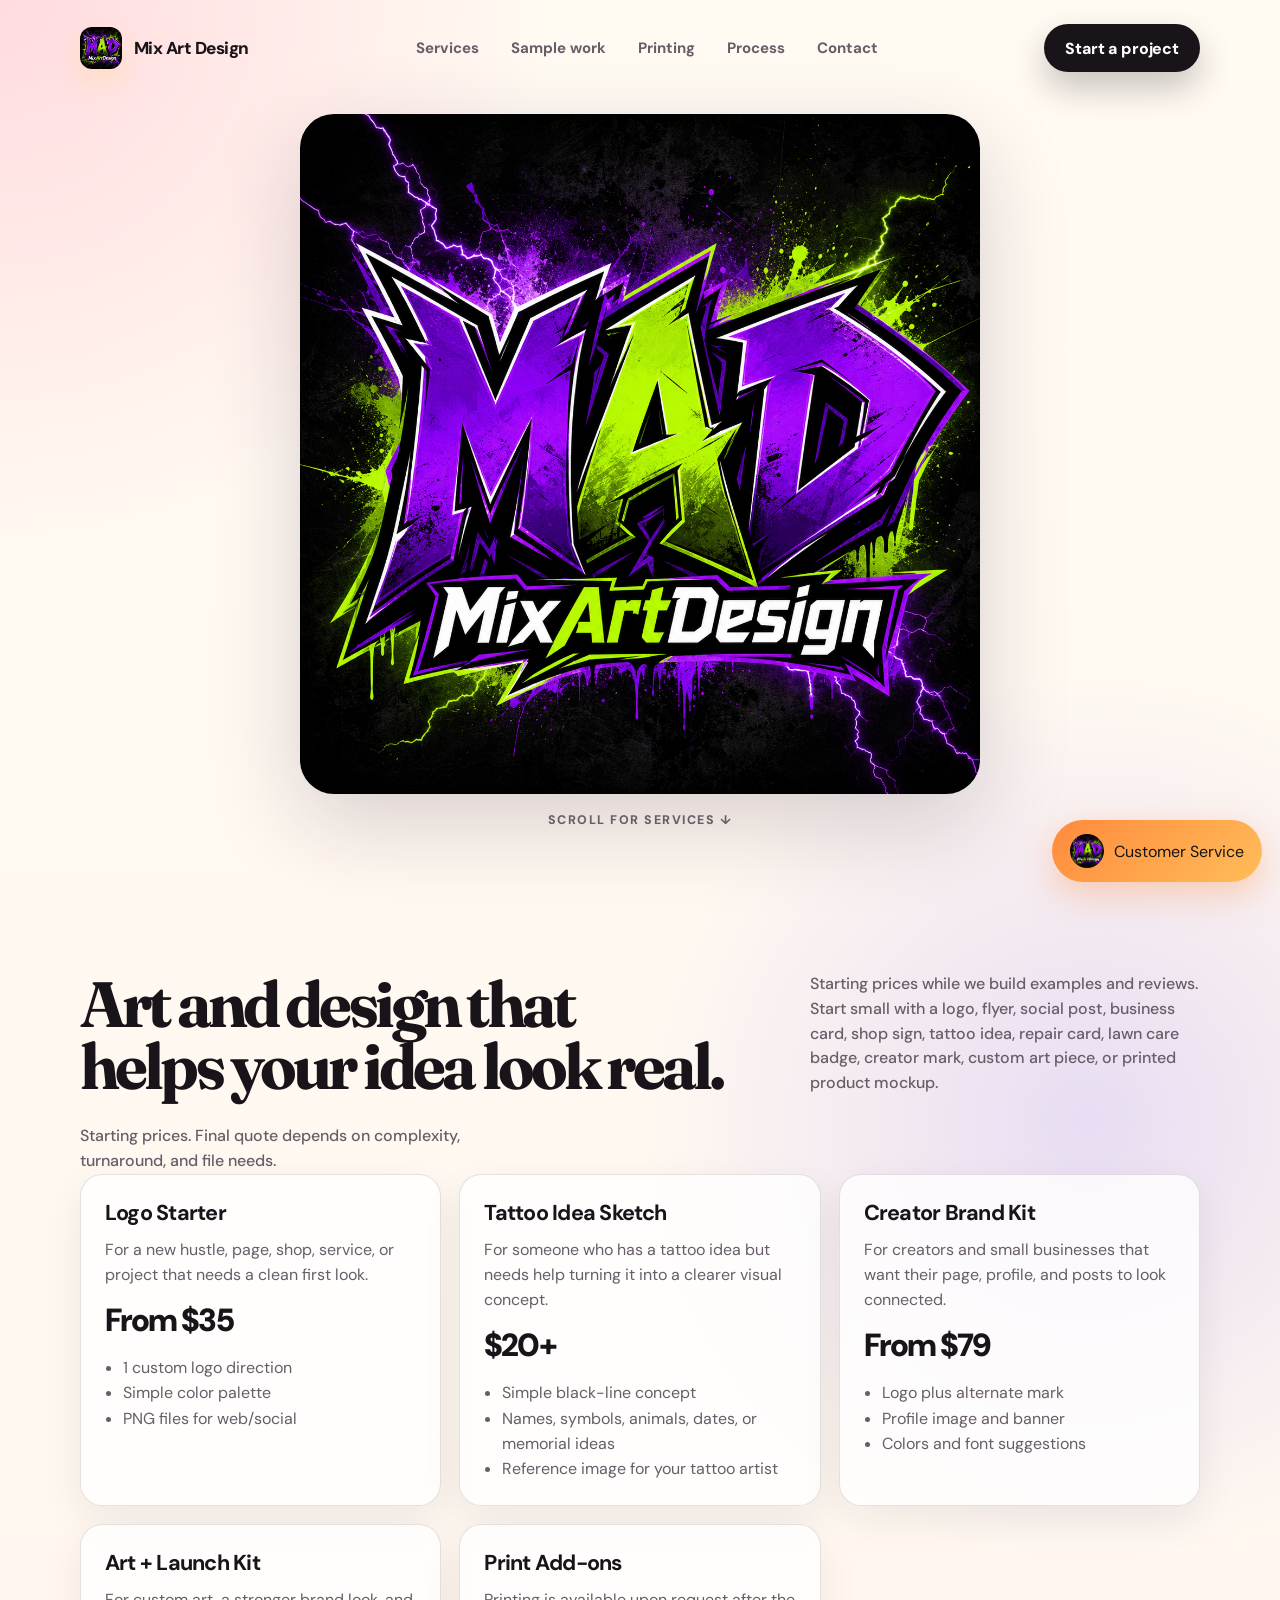
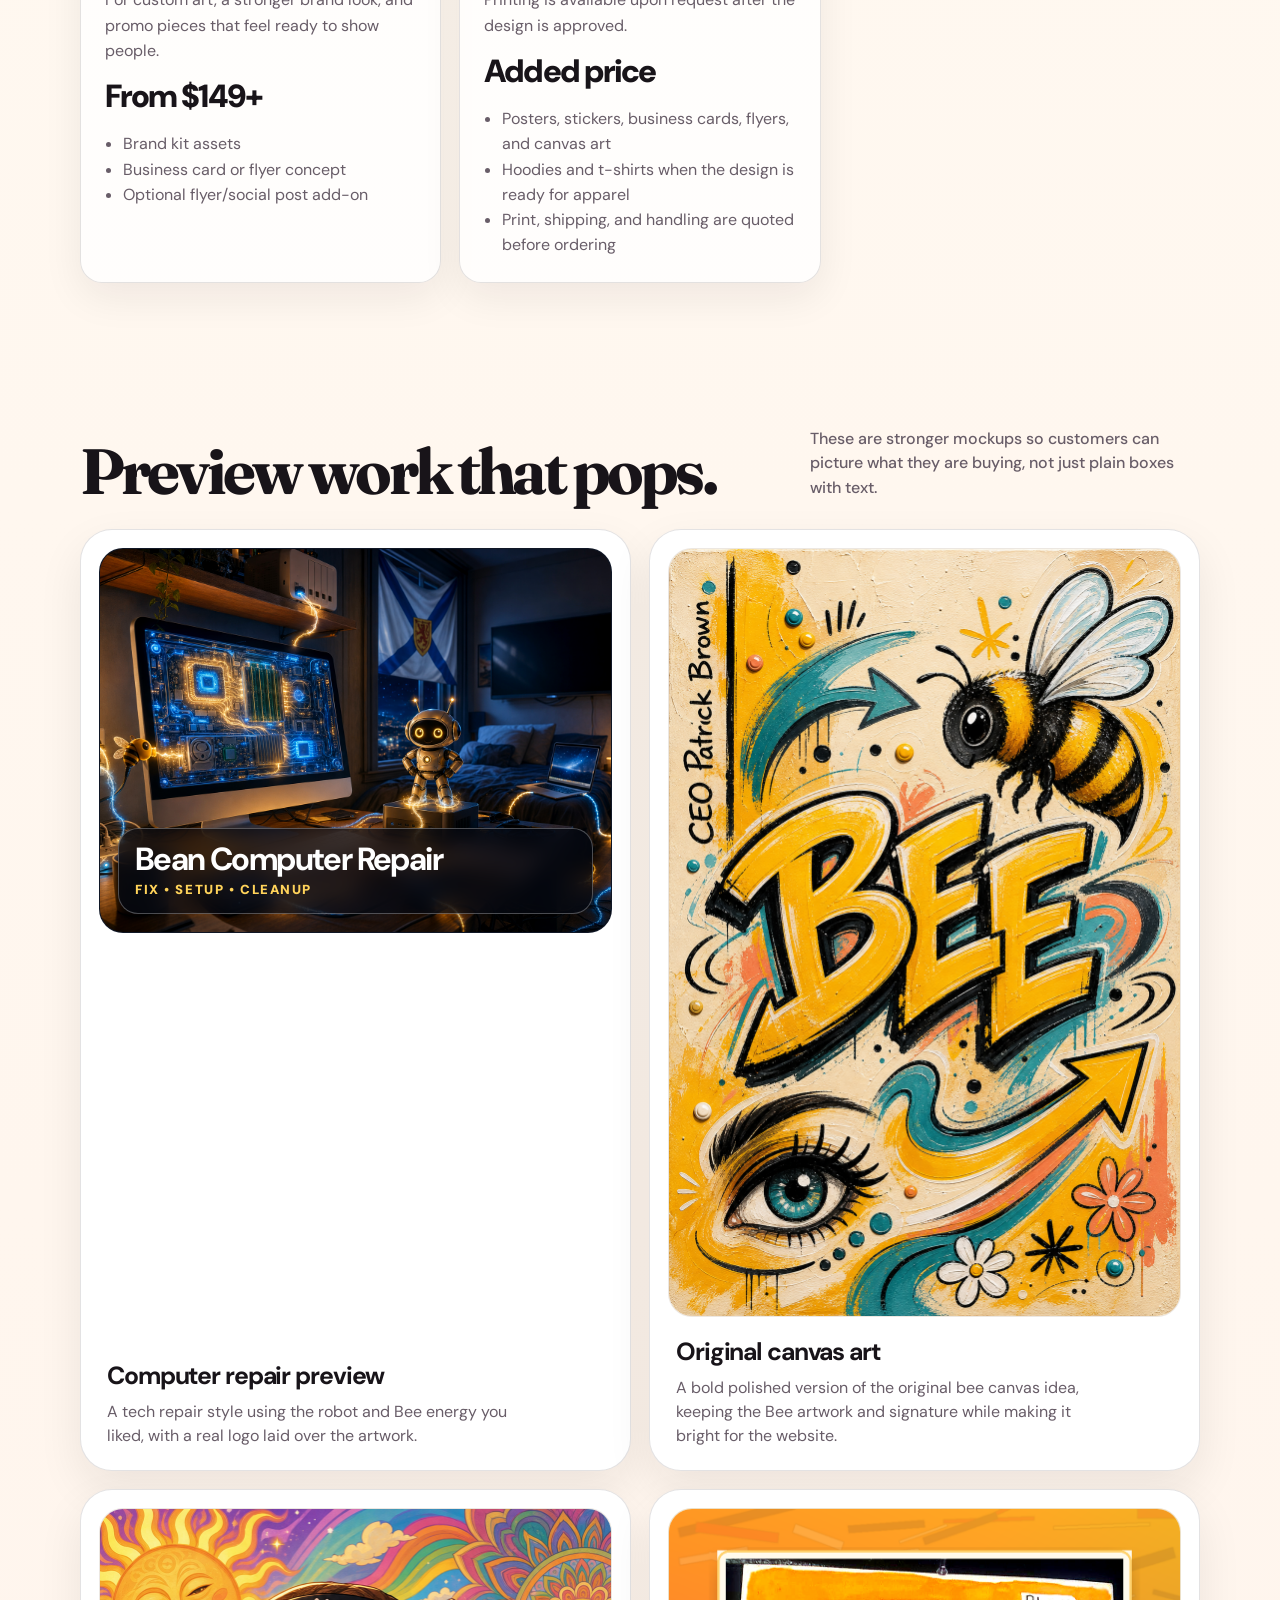
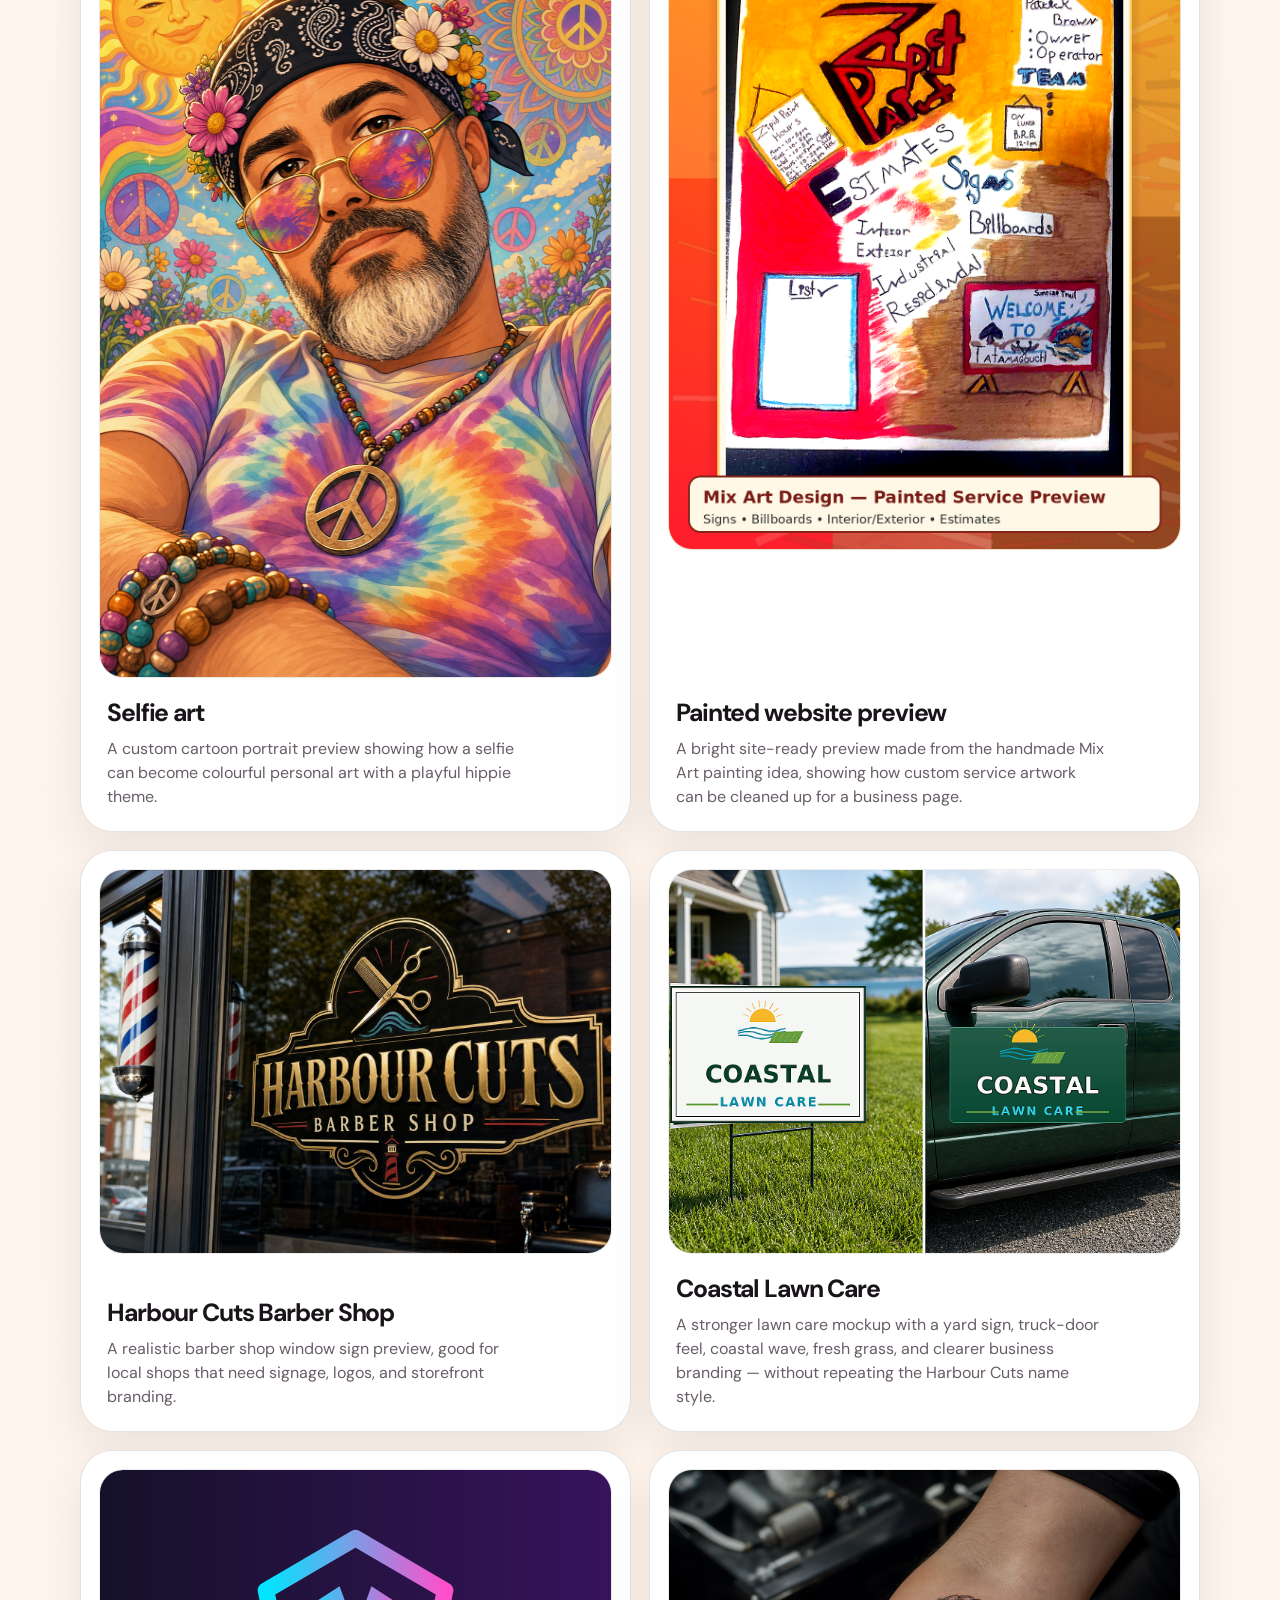
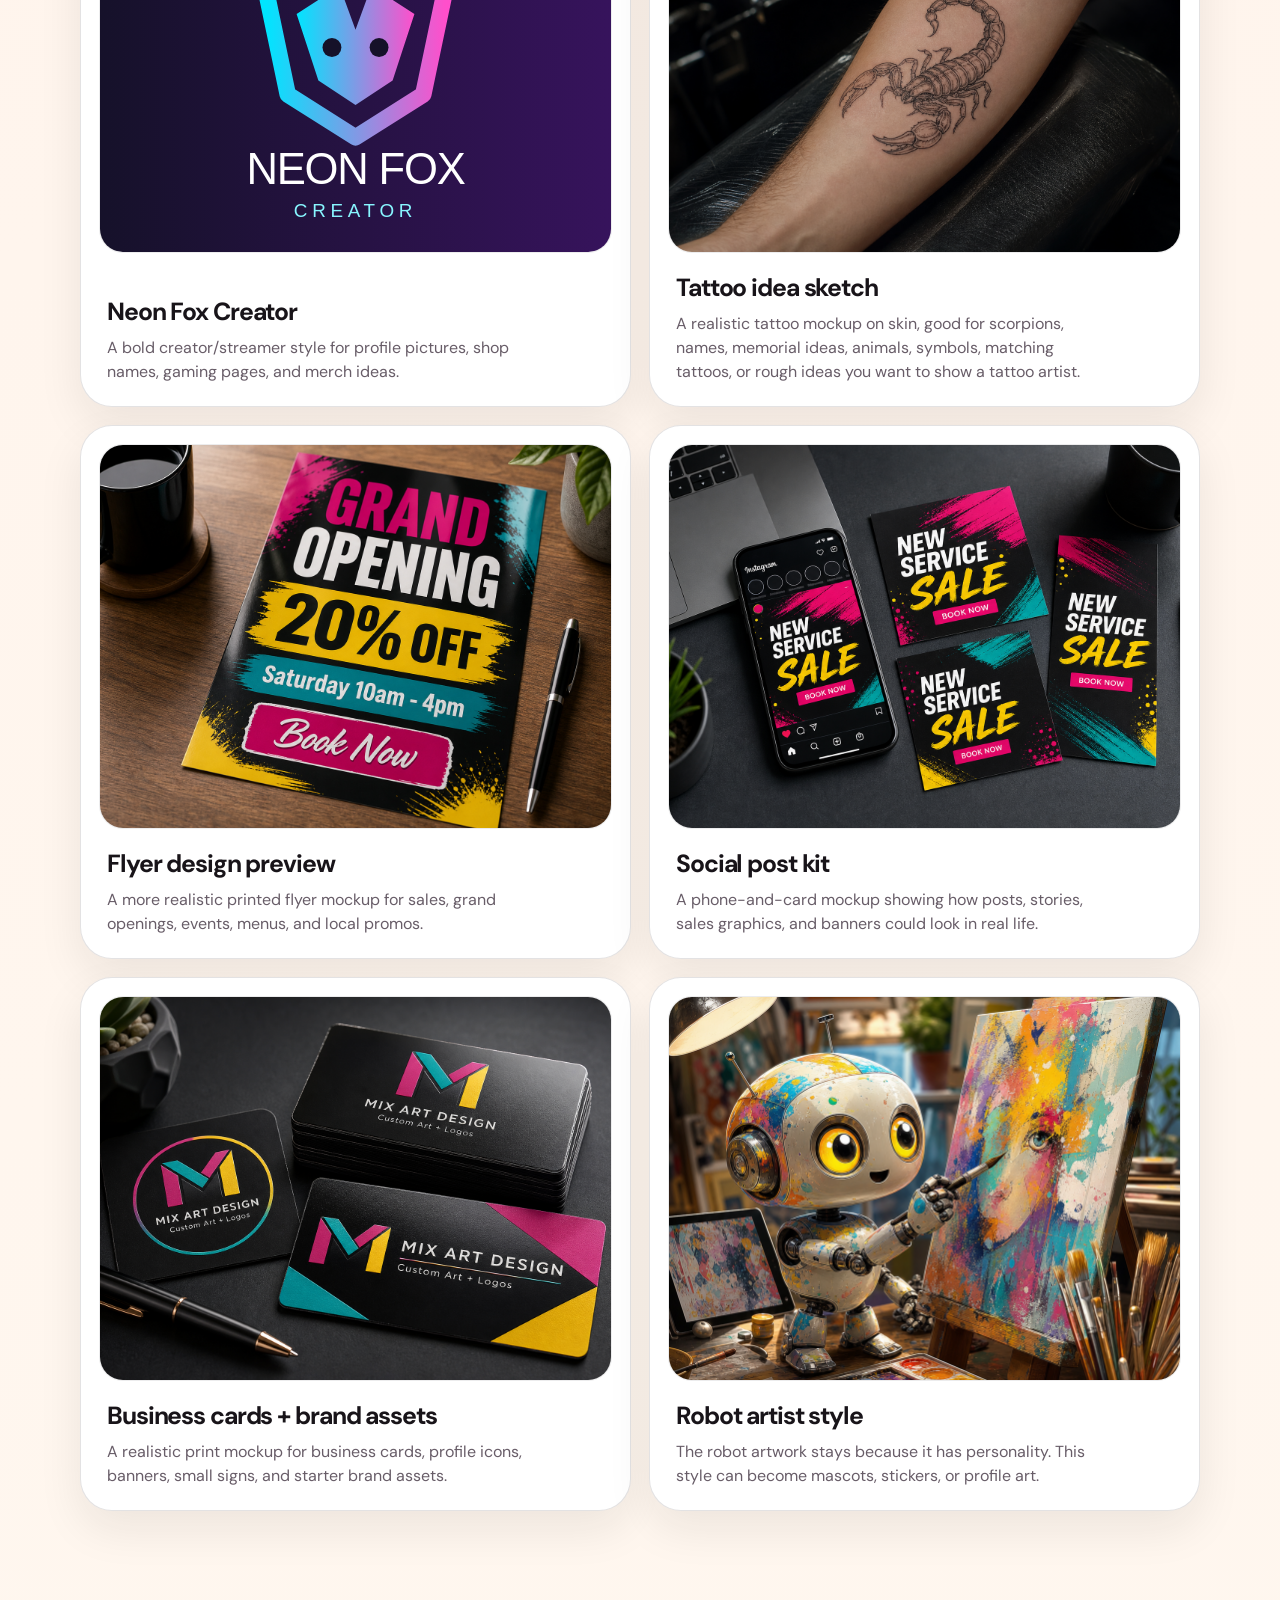
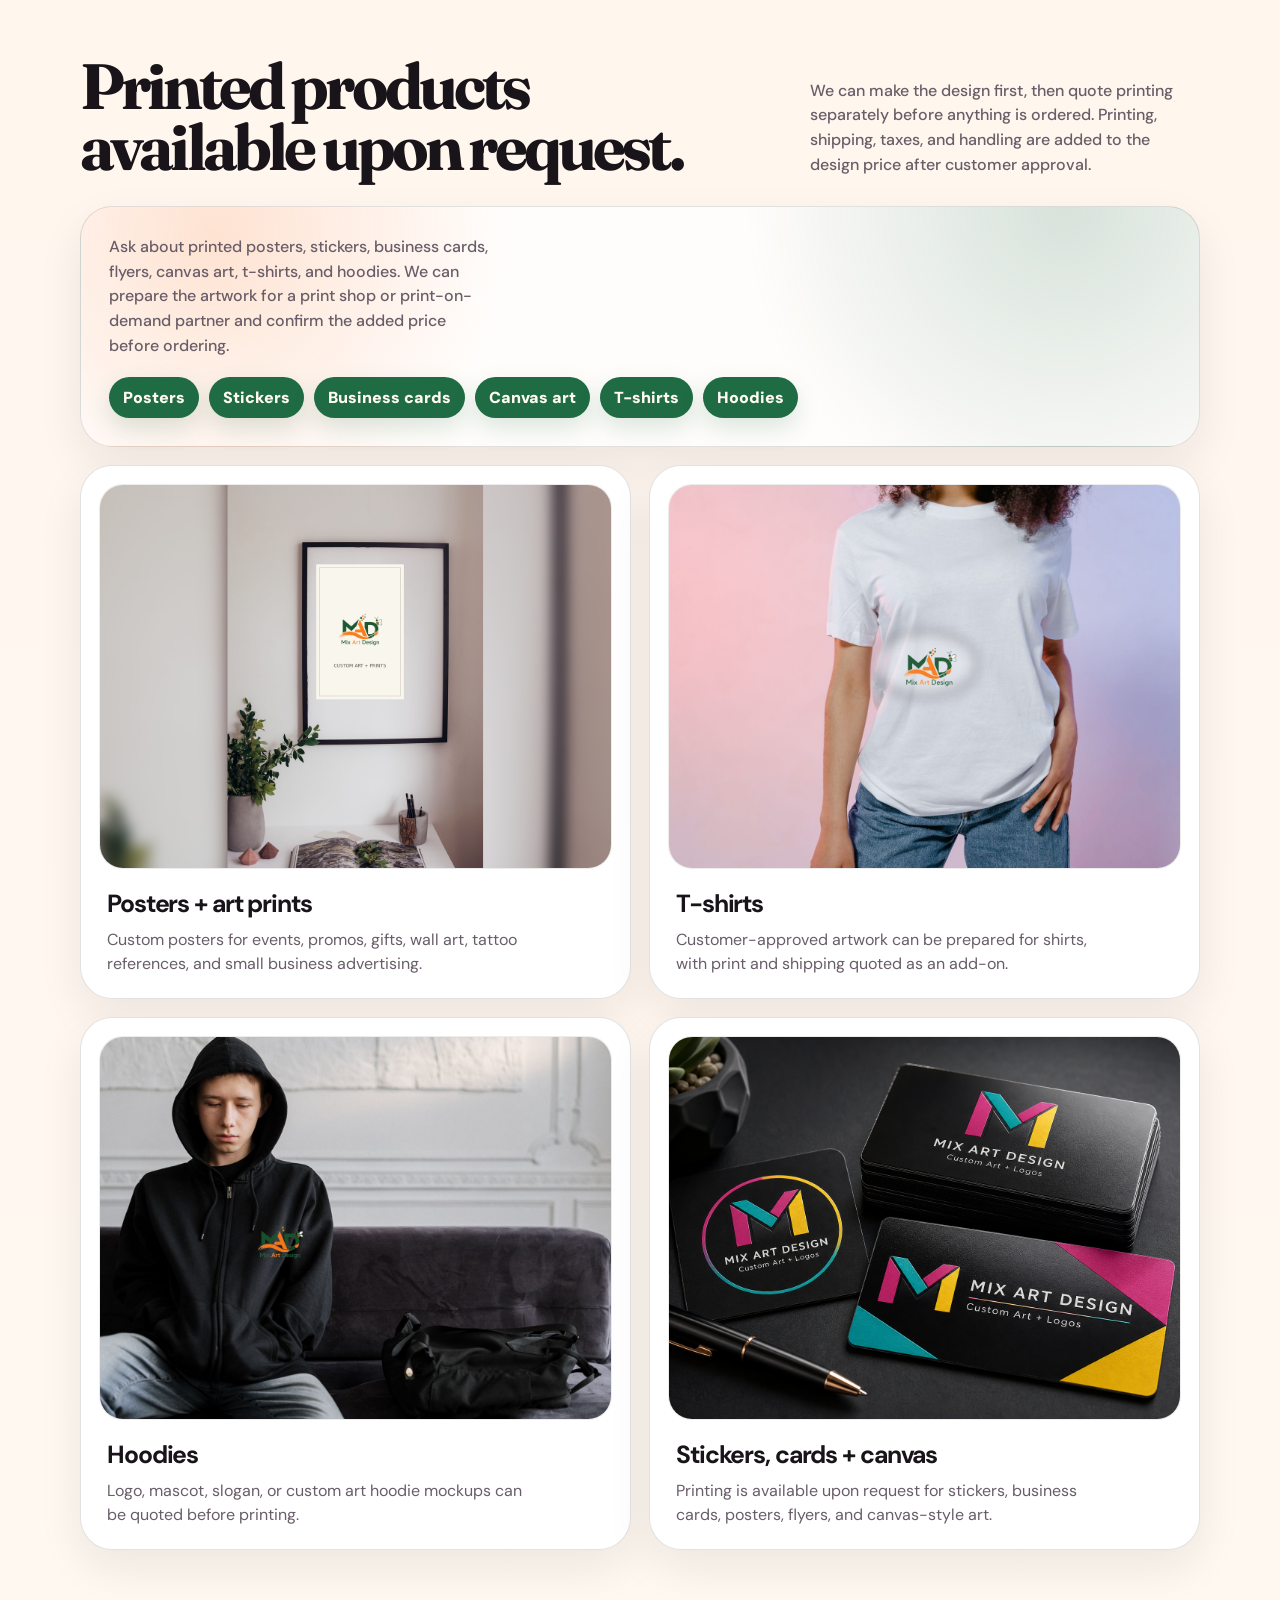
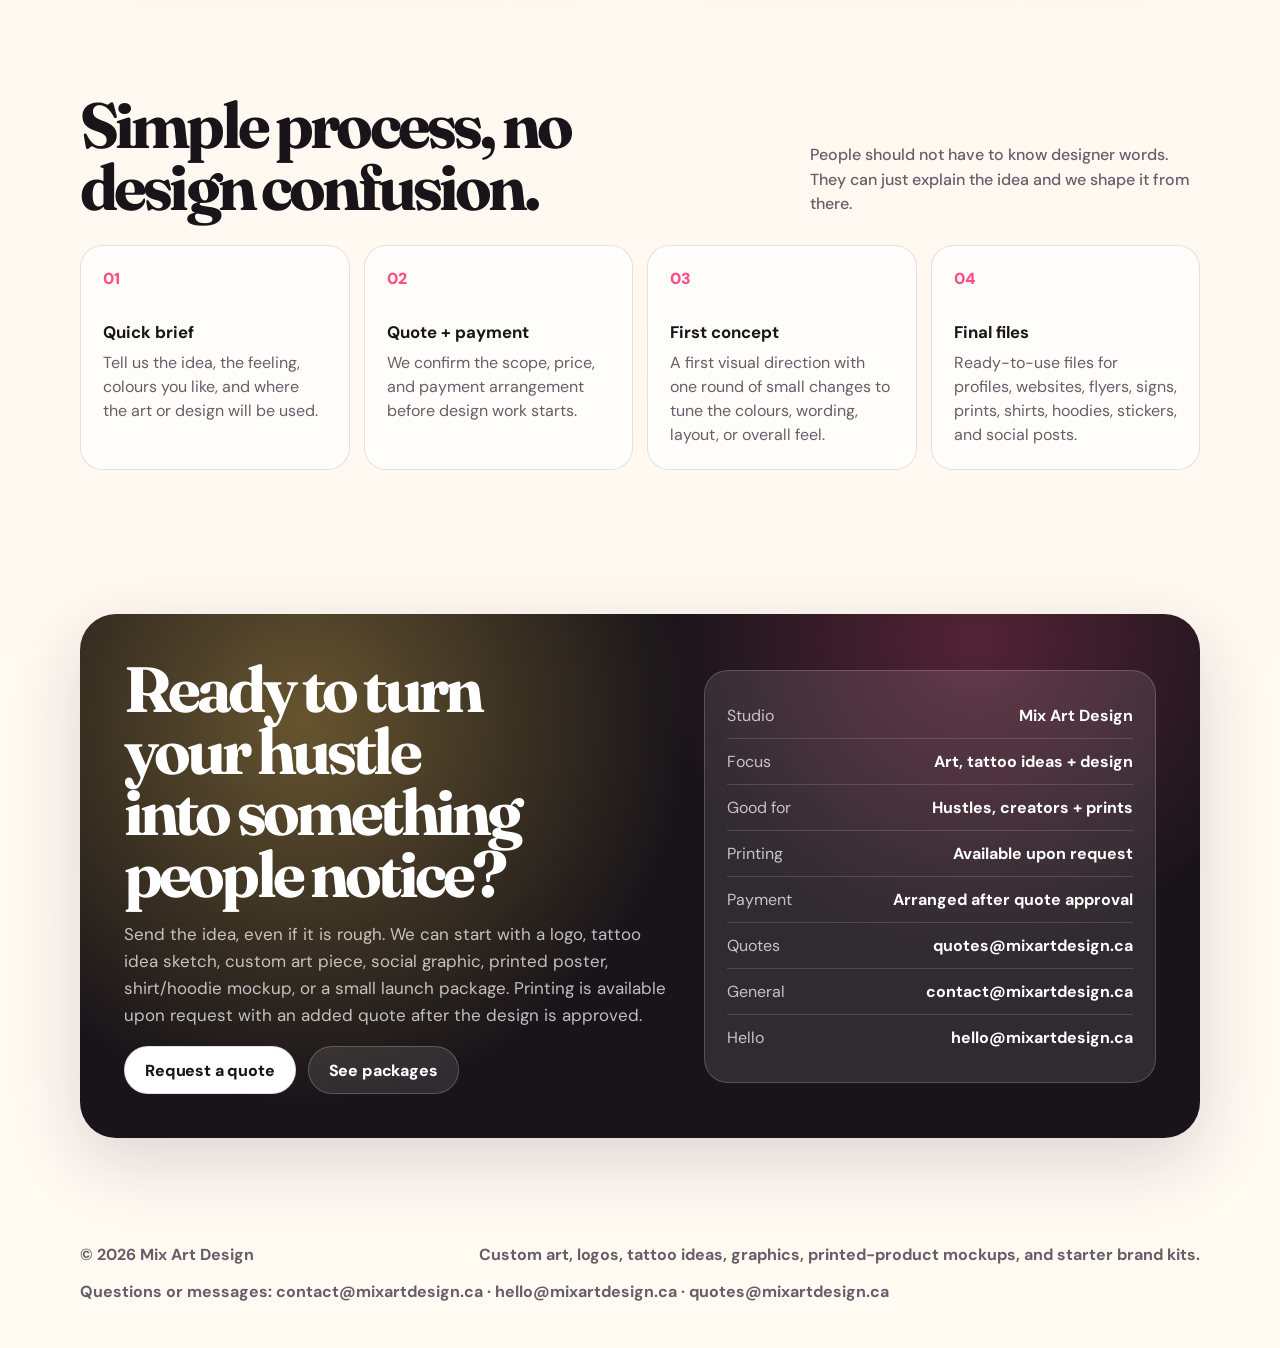
==== commit b3301809: "Revert "feat: add Might Swell Go For a Soda t-shirt mockup" This reverts commit 7bf7d6dd16b6a9a0c590" ====
--- a/index.html
+++ b/index.html
@@ -863,15 +863,6 @@
             <p>The robot artwork stays because it has personality. This style can become mascots, stickers, or profile art.</p>
           </div>
         </article>
-        <article class="portfolio-piece">
-          <a href="tshirts/might-swell-soda.html" class="logo-preview" style="text-decoration:none; display:block;">
-            <img src="assets/tshirts/might-swell-soda.png" alt="Might Swell Go For a Soda t-shirt design with classic soda can">
-          </a>
-          <div class="piece-copy">
-            <h3>Might Swell Go For a Soda — T-Shirt</h3>
-            <p>Custom t-shirt design featuring a classic soda can with bold retro typography. <a href="tshirts/might-swell-soda.html">View mockup →</a></p>
-          </div>
-        </article>
       </div>
     </section>
 
